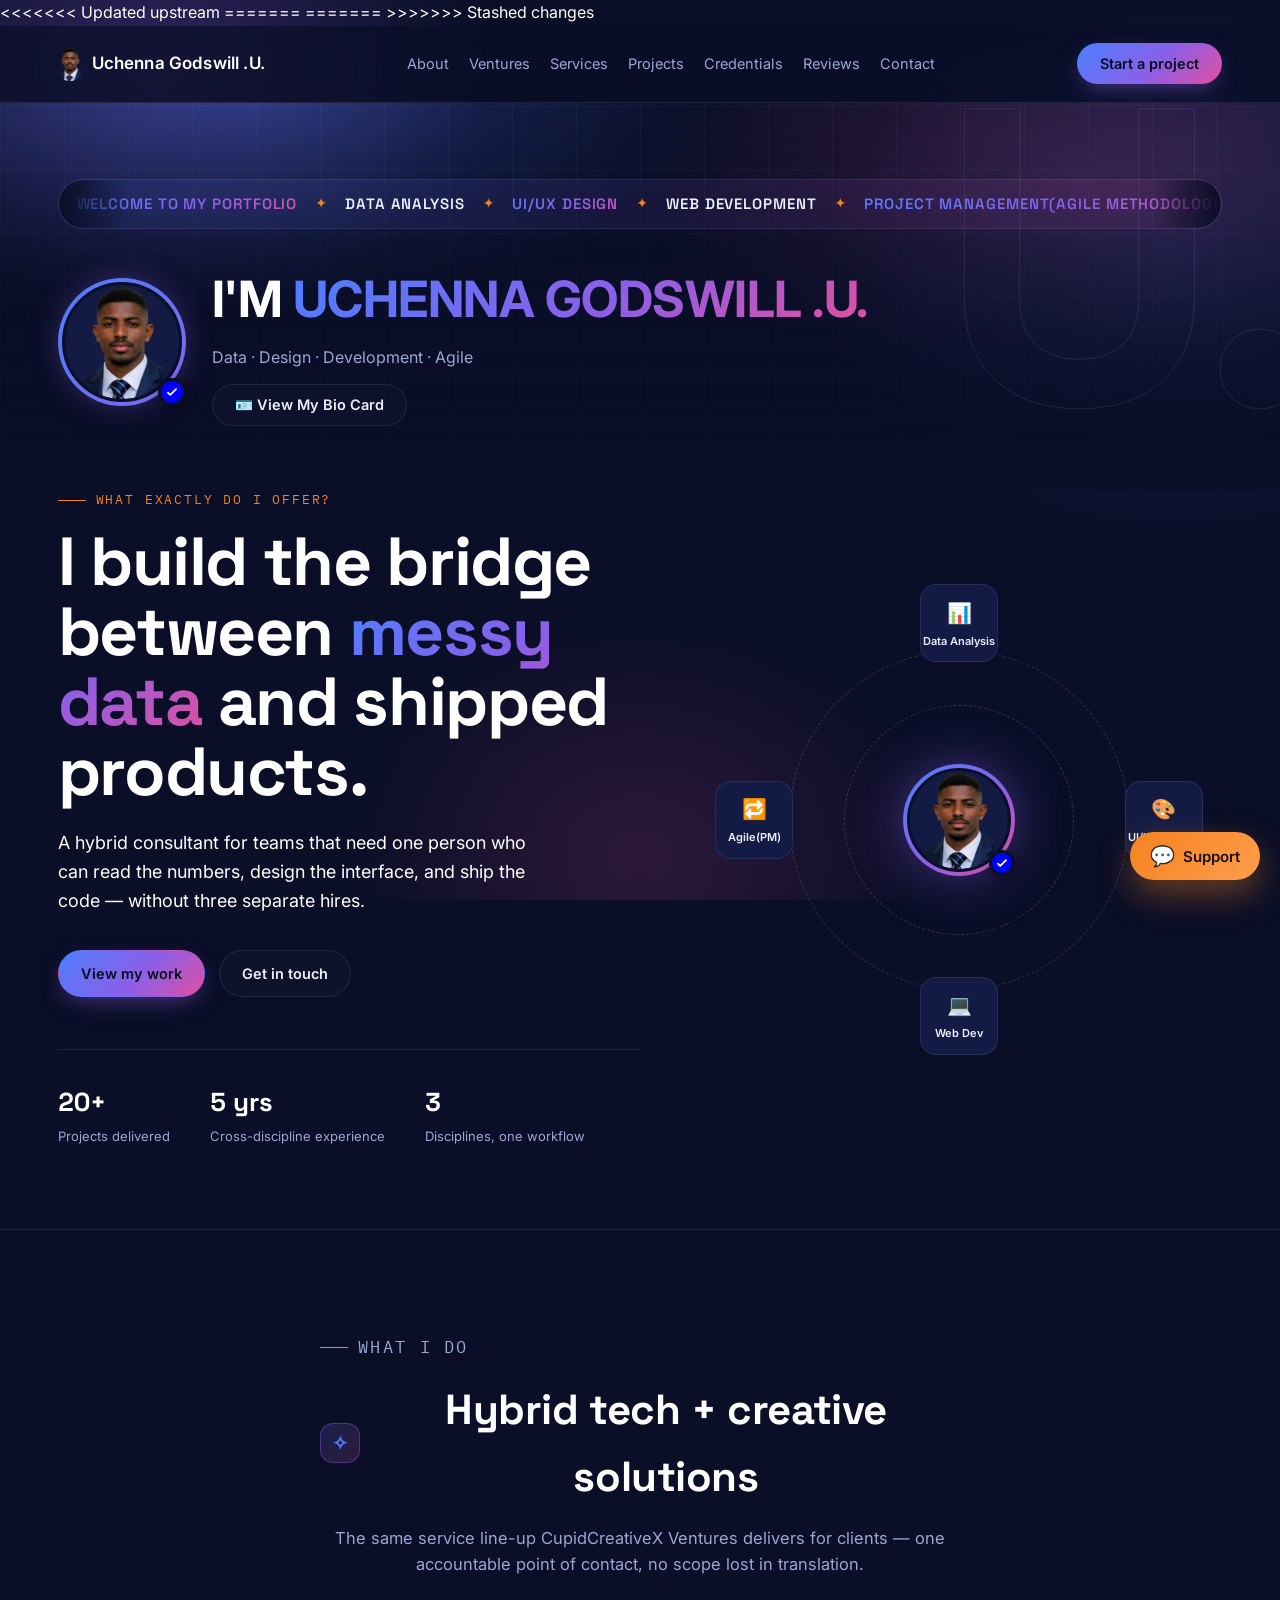
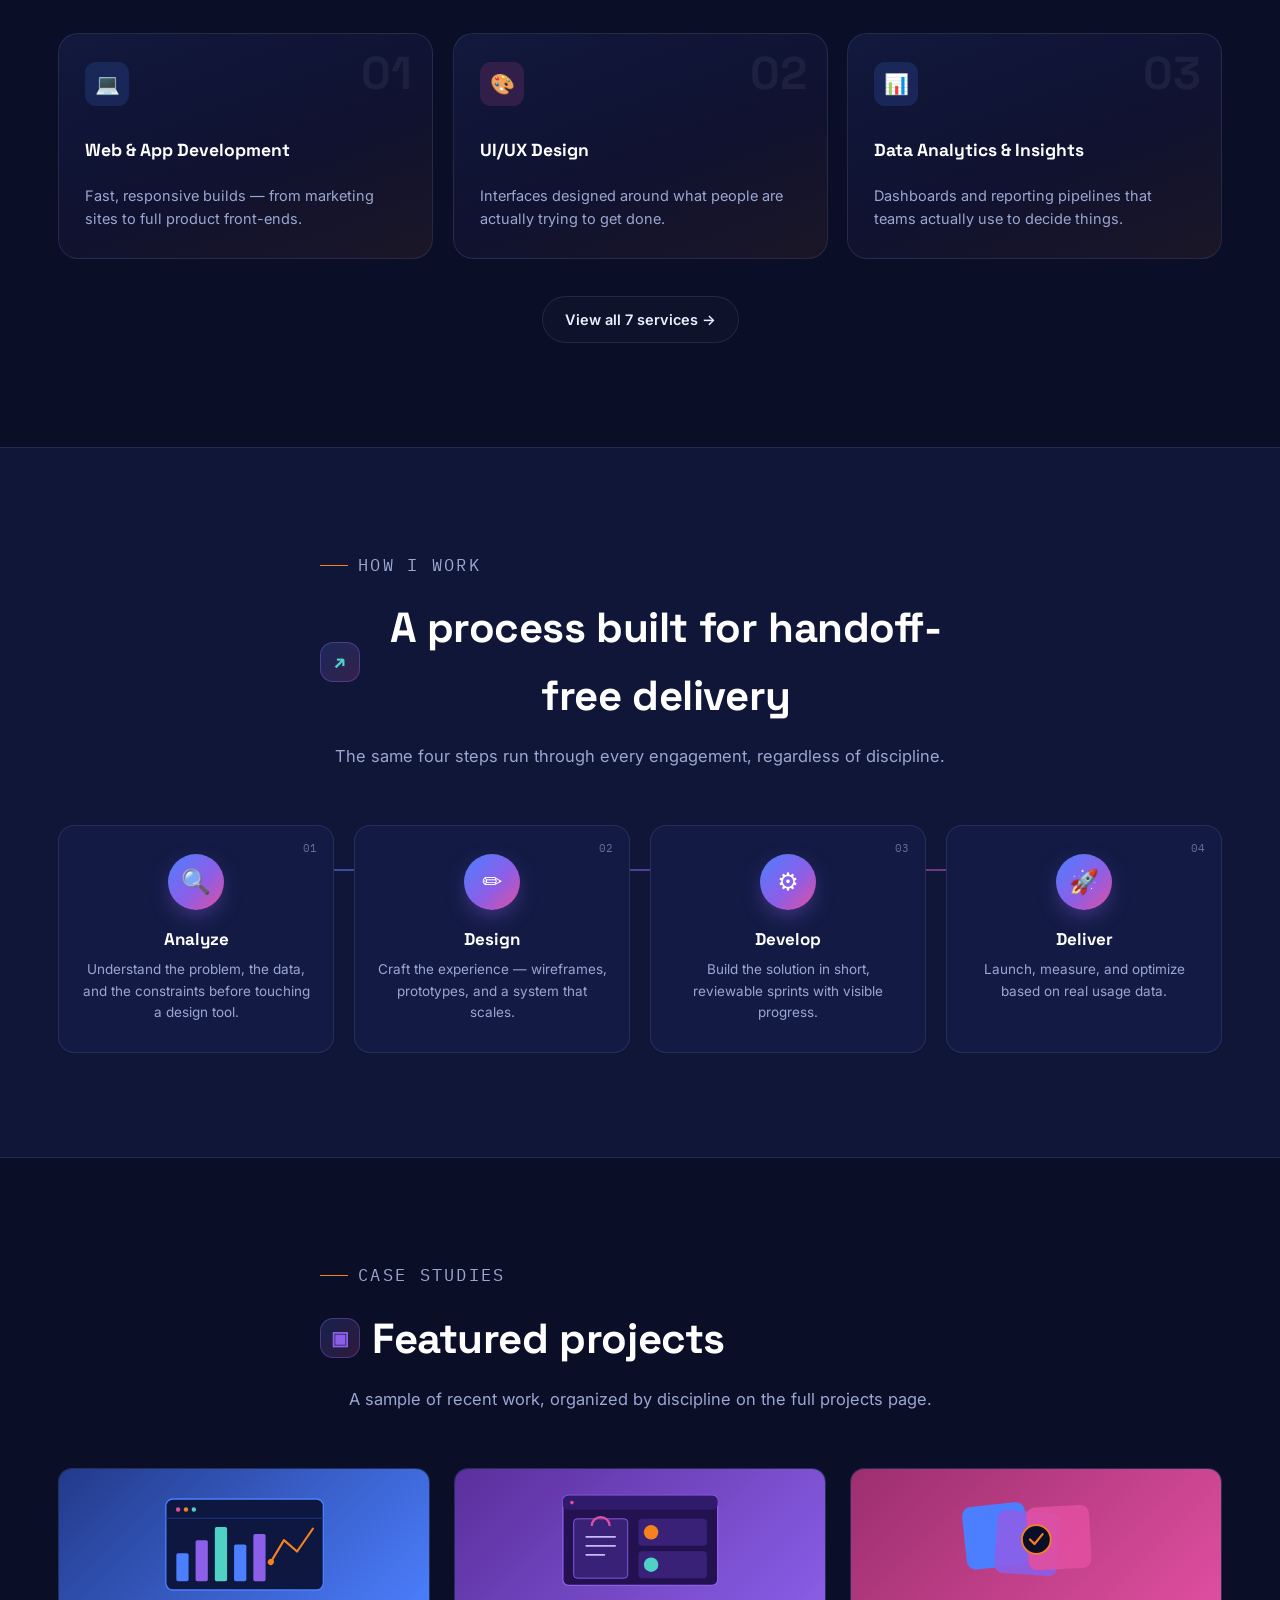
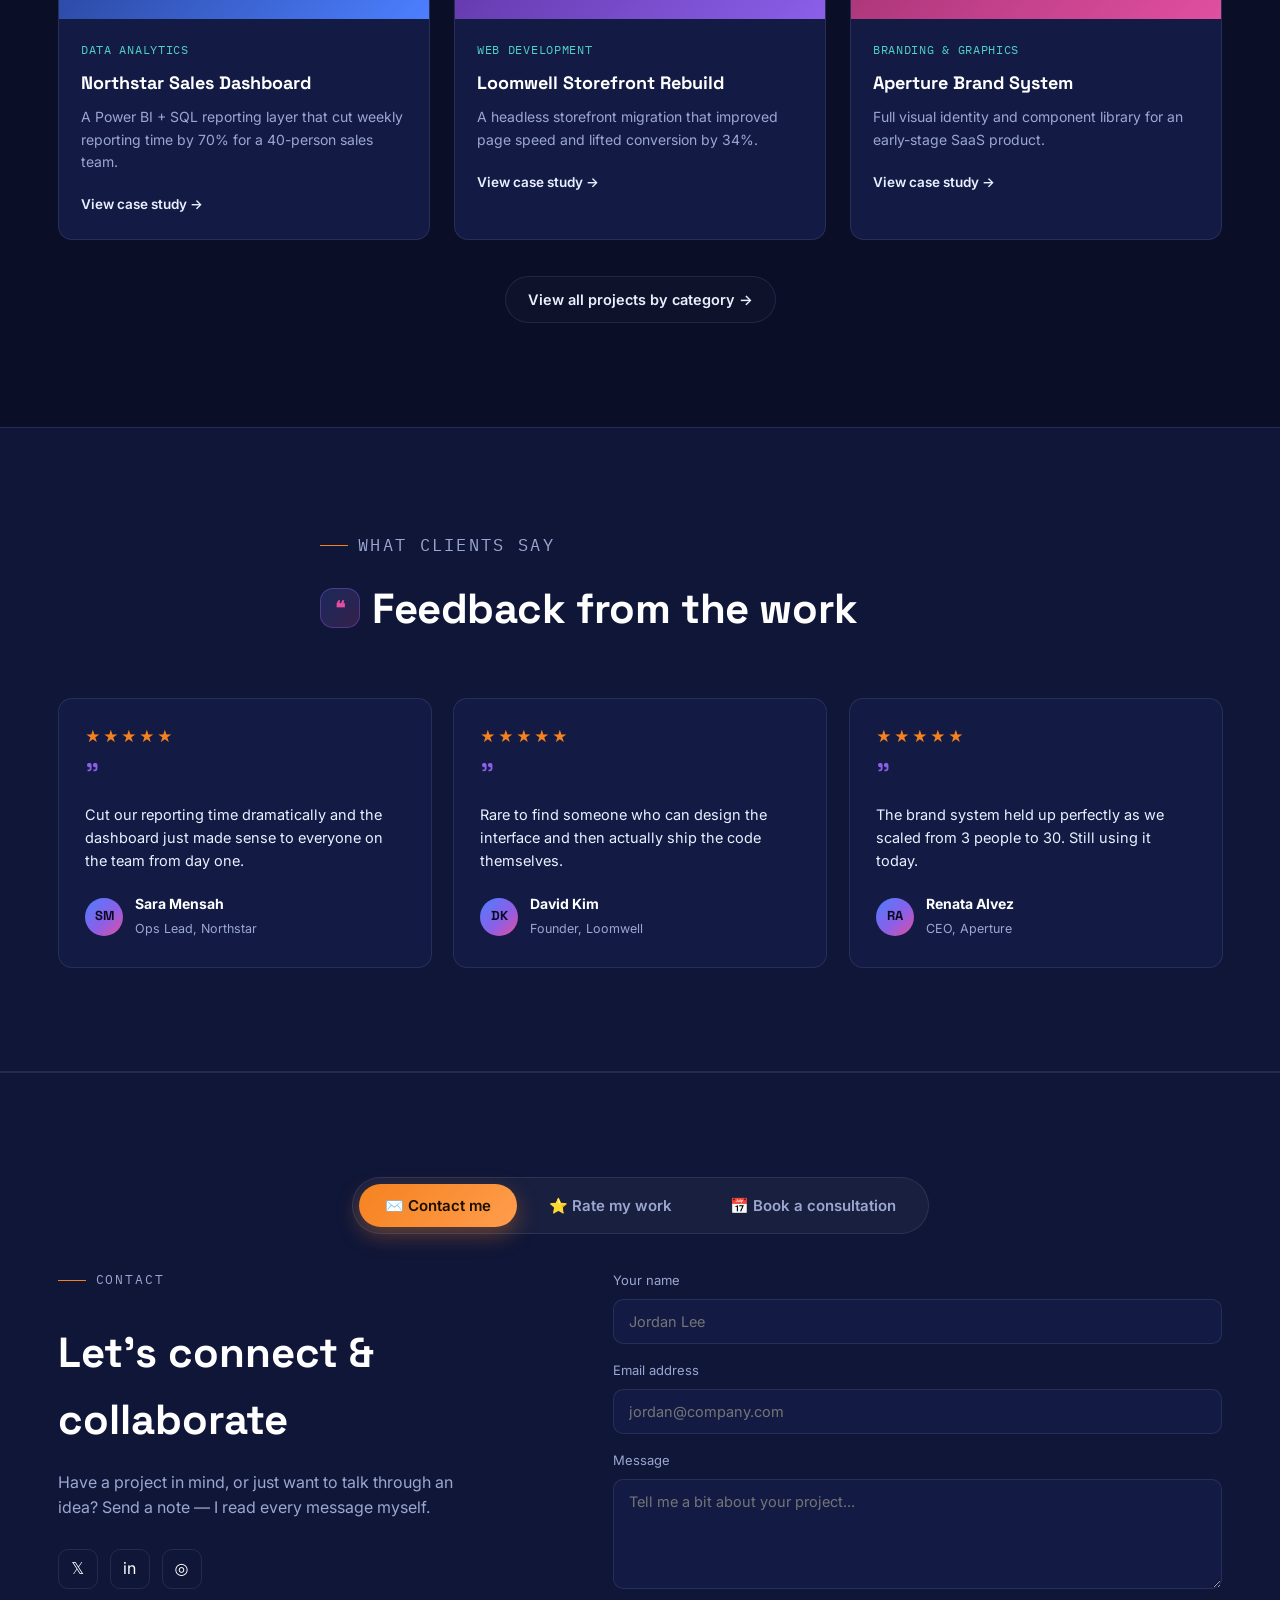
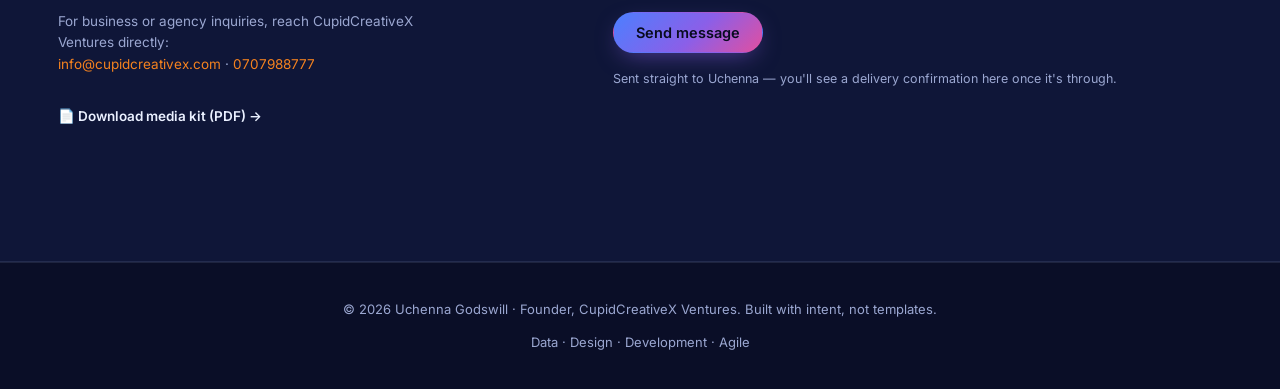
==== index.html @ a1d559ad "Three-tab contact/rate/book section, customer support chat, remove floating book button" ====
<!DOCTYPE html>

<html lang="en">
<head>
<meta charset="utf-8"/>
<meta content="width=device-width, initial-scale=1.0" name="viewport"/>
<title>Uchenna Godswill — Data · Design · Development · Agile</title>
<meta content="Uchenna Godswill — data analytics, design, development and agile delivery. Founder of CupidCreativeX." name="description"/>
<link href="assets/cupidcreativex-mark.png" rel="icon" type="image/png"/>
<link href="https://fonts.googleapis.com" rel="preconnect"/>
<link crossorigin="" href="https://fonts.gstatic.com" rel="preconnect"/>
<link href="https://fonts.googleapis.com/css2?family=Space+Grotesk:wght@400;500;600;700&amp;family=Inter:wght@400;500;600&amp;family=IBM+Plex+Mono:wght@400;500&amp;display=swap" rel="stylesheet"/>
<link href="styles.css" rel="stylesheet"/>
</head>
<<<<<<< Updated upstream
<!--Start of Tawk.to Script-->
<script type="text/javascript">
var Tawk_API=Tawk_API||{}, Tawk_LoadStart=new Date();
(function(){
var s1=document.createElement("script"),s0=document.getElementsByTagName("script")[0];
s1.async=true;
s1.src='https://embed.tawk.to/6aea817297b08c3c377f78e3/1k6i0jaj3';
s1.charset='UTF-8';
s1.setAttribute('crossorigin','*');
s0.parentNode.insertBefore(s1,s0);
})();
</script>
<!--End of Tawk.to Script-->
<body>

=======
=======
>>>>>>> Stashed changes
<body data-pg="home">
<div class="bg-glow"></div>
<header>
<nav class="wrap">
<a aria-label="Go to homepage" class="logo" href="index.html"><img alt="" id="siteLogo" src="assets/cupidcreativex-mark.png"/><span id="siteName">Uchenna Godswill .U.</span></a>
<ul class="nav-links" id="navLinks">
<li><a data-edit="nav.1" href="about.html">About</a></li>
<li><a data-edit="nav.2" href="ventures.html">Ventures</a></li>
<li><a data-edit="nav.3" href="services.html">Services</a></li>
<li><a data-edit="nav.4" href="projects.html">Projects</a></li>
<li><a data-edit="nav.5" href="credentials.html">Credentials</a></li>
<li><a data-edit="nav.6" href="reviews.html">Reviews</a></li>
<li><a data-edit="nav.7" href="contact.html">Contact</a></li>
<li class="admin-only" hidden=""><a href="admin/dashboard.html">Dashboard</a></li>
</ul>
<div class="nav-cta">
<button aria-controls="navLinks" aria-label="Toggle menu" class="nav-toggle" id="navToggle">☰</button>
<button class="btn btn-primary" data-open-quiz="" type="button">Start a project</button>
</div>
</nav>
</header>
<section class="hero" data-sec="home.1">
<div class="hero-banner">
<div class="wrap">
<p class="sr-only" data-edit="home.1">Welcome to my portfolio</p>
<div aria-hidden="true" class="marquee">
<div class="marquee-track">
<div class="marquee-group">
<span class="txt grad">Welcome to my portfolio</span><span class="dot">✦</span>
<span class="txt">Data Analysis</span><span class="dot">✦</span>
<span class="txt grad">UI/UX Design</span><span class="dot">✦</span>
<span class="txt">Web Development</span><span class="dot">✦</span>
<span class="txt grad">Project Management(Agile methodologies)</span><span class="dot">✦</span>
</div>
<div class="marquee-group">
<span class="txt">Welcome to my portfolio</span><span class="dot">✦</span>
<span class="txt grad">Data Analysis</span><span class="dot">✦</span>
<span class="txt">UI/UX Design</span><span class="dot">✦</span>
<span class="txt grad">Web Development</span><span class="dot">✦</span>
<span class="txt">Project Management(Agile methodologies)</span><span class="dot">✦</span>
</div>
</div>
</div>
<div class="hero-top">
<div class="avatar-frame">
<div class="avatar-inner">
<!-- EDIT ME: swap this for your real photo -> <img src="assets/your-photo.jpg" alt="Uchenna Godswill"> -->
<img alt="Uchenna Godswill" src="assets/cupidcreativex-mark.png"/>
</div>
<span aria-label="Verified profile" class="verify-badge" title="Verified">
<svg fill="none" viewbox="0 0 24 24"><path d="M5 13l4 4L19 7" stroke="#fff" stroke-linecap="round" stroke-linejoin="round" stroke-width="3"></path></svg>
</span>
</div>
<div>
<div class="hero-name">
<span>I'M <span class="name-full">UCHENNA GODSWILL .U.</span></span>
</div>
<p class="hero-role" data-edit="home.2">Data · Design · Development · Agile</p>
<button class="btn btn-ghost" data-edit="home.3" data-open-bio="" id="bioCardBtn" style="margin-top:14px;" type="button">🪪 View My Bio Card</button>
</div>
</div>
</div>
</div>
<div class="wrap hero-grid">
<div>
<p class="eyebrow" data-edit="home.4">What exactly do I offer?</p>
<h1 data-edit="home.5">I build the bridge between <span class="accent">messy data</span> and shipped products.</h1>
<p class="lead" data-edit="home.6">
<!-- EDIT ME: your real positioning statement -->
        A hybrid consultant for teams that need one person who can read the numbers,
        design the interface, and ship the code — without three separate hires.
      </p>
<div class="hero-actions">
<a class="btn btn-primary" data-edit="home.7" href="projects.html">View my work</a>
<a class="btn btn-ghost" data-edit="home.8" href="contact.html">Get in touch</a>
</div>
<div class="stat-row">
<div class="stat"><b>20+</b><span>Projects delivered</span></div>
<div class="stat"><b>5 yrs</b><span>Cross-discipline experience</span></div>
<div class="stat"><b>3</b><span>Disciplines, one workflow</span></div>
</div>
</div>
<div aria-hidden="true" class="orbit-wrap">
<div class="orbit-ring ring-2"></div>
<div class="orbit-ring ring-1"></div>
<svg class="orbit-bolt-svg" preserveaspectratio="none" viewbox="0 0 100 100">
<path class="orbit-bolt bolt-1" d="M60.6,60.6 L62.7,67.0 L69.8,69.8" fill="none" stroke="#4fd1c5" stroke-linecap="round" stroke-linejoin="round" stroke-width="1.4"></path>
<circle class="orbit-spark spark-1" cx="69.8" cy="69.8" fill="#4fd1c5" r="1.4"></circle>
<path class="orbit-bolt bolt-2" d="M39.4,60.6 L37.3,62.7 L30.2,69.8" fill="none" stroke="#8b5fe8" stroke-linecap="round" stroke-linejoin="round" stroke-width="1.4"></path>
<circle class="orbit-spark spark-2" cx="30.2" cy="69.8" fill="#8b5fe8" r="1.4"></circle>
<path class="orbit-bolt bolt-3" d="M39.4,39.4 L37.5,35.0 L30.2,30.2" fill="none" stroke="#4c7fff" stroke-linecap="round" stroke-linejoin="round" stroke-width="1.4"></path>
<circle class="orbit-spark spark-3" cx="30.2" cy="30.2" fill="#4c7fff" r="1.4"></circle>
<path class="orbit-bolt bolt-4" d="M60.6,39.4 L67.0,37.3 L69.8,30.2" fill="none" stroke="#e14fa0" stroke-linecap="round" stroke-linejoin="round" stroke-width="1.4"></path>
<circle class="orbit-spark spark-4" cx="69.8" cy="30.2" fill="#e14fa0" r="1.4"></circle>
</svg>
<div class="orbit-core">
<div class="orbit-core-inner">
<!-- EDIT ME: swap for your real photo -> <img src="assets/your-photo.jpg" alt="Uchenna Godswill"> -->
<img alt="Global network — Uchenna Godswill" src="assets/cupidcreativex-mark.png"/>
</div>
<span aria-label="Verified profile" class="verify-badge" title="Verified">
<svg fill="none" viewbox="0 0 24 24"><path d="M5 13l4 4L19 7" stroke="#fff" stroke-linecap="round" stroke-linejoin="round" stroke-width="3"></path></svg>
</span>
</div>
<div class="orbit-spin">
<div class="orbit-node n1"><span class="ic">📊</span>Data Analysis</div>
<div class="orbit-node n2"><span class="ic">🎨</span>UI/UX Design</div>
<div class="orbit-node n3"><span class="ic">💻</span>Web Dev</div>
<div class="orbit-node n4"><span class="ic">🔁</span>Agile(PM)</div>
</div>
</div>
</div>
</section>
<!-- ============ ABOUT ============ -->
<section data-sec="home.2" id="services">
<div class="wrap">
<div class="section-head">
<p class="eyebrow" data-edit="home.9">What I Do</p>
<h2 data-edit="home.10">Hybrid tech + creative solutions</h2>
<p data-edit="home.11">The same service line-up CupidCreativeX Ventures delivers for clients — one accountable point of contact, no scope lost in translation.</p>
</div>
<div class="grid-6" data-reveal-stagger="" style="grid-template-columns:repeat(3,1fr);">
<div class="card">
<div class="card-ic ic-blue">💻</div>
<h3 data-edit="home.39">Web &amp; App Development</h3>
<p data-edit="home.40">Fast, responsive builds — from marketing sites to full product front-ends.</p>
</div>
<div class="card">
<div class="card-ic ic-magenta">🎨</div>
<h3 data-edit="home.41">UI/UX Design</h3>
<p data-edit="home.42">Interfaces designed around what people are actually trying to get done.</p>
</div>
<div class="card">
<div class="card-ic ic-blue">📊</div>
<h3 data-edit="home.43">Data Analytics &amp; Insights</h3>
<p data-edit="home.44">Dashboards and reporting pipelines that teams actually use to decide things.</p>
</div>
</div>
<div style="text-align:center; margin-top:36px;">
<a class="btn btn-ghost" data-edit="home.12" href="services.html">View all 7 services →</a>
</div>
</div>
</section>
<!-- ============ PROCESS ============ -->
<section class="section-alt" data-sec="home.3" id="process">
<div class="wrap">
<div class="section-head">
<p class="eyebrow" data-edit="home.13">How I Work</p>
<h2 data-edit="home.14">A process built for handoff-free delivery</h2>
<p data-edit="home.15">The same four steps run through every engagement, regardless of discipline.</p>
</div>
<div class="process-strip" data-reveal-stagger="">
<div class="process-item">
<span class="num">01</span>
<div class="process-icon process-icon-analyze"><span>🔍</span></div>
<h3 data-edit="home.16">Analyze</h3>
<p data-edit="home.17">Understand the problem, the data, and the constraints before touching a design tool.</p>
</div>
<div class="process-item">
<span class="num">02</span>
<div class="process-icon process-icon-design"><span>✏️</span></div>
<h3 data-edit="home.18">Design</h3>
<p data-edit="home.19">Craft the experience — wireframes, prototypes, and a system that scales.</p>
</div>
<div class="process-item">
<span class="num">03</span>
<div class="process-icon process-icon-develop"><span>⚙️</span></div>
<h3 data-edit="home.20">Develop</h3>
<p data-edit="home.21">Build the solution in short, reviewable sprints with visible progress.</p>
</div>
<div class="process-item">
<span class="num">04</span>
<div class="process-icon process-icon-deliver"><span>🚀</span></div>
<h3 data-edit="home.22">Deliver</h3>
<p data-edit="home.23">Launch, measure, and optimize based on real usage data.</p>
</div>
</div>
</div>
</section>
<!-- ============ PROJECTS ============ -->
<section data-sec="home.4" id="projects">
<div class="wrap">
<div class="section-head">
<p class="eyebrow" data-edit="home.24">Case Studies</p>
<h2 data-edit="home.25">Featured projects</h2>
<p data-edit="home.26">A sample of recent work, organized by discipline on the full projects page.</p>
</div>
<div class="project-grid" data-reveal-stagger="">
<div class="project-card" id="northstar-dashboard">
<div class="project-thumb thumb-1">
<svg fill="none" height="70%" viewbox="0 0 200 120" width="70%">
<rect fill="#0d1740" height="104" rx="8" stroke="#4c7fff" stroke-width="1.5" width="180" x="10" y="8"></rect>
<circle cx="24" cy="20" fill="#e14fa0" r="2.5"></circle>
<circle cx="33" cy="20" fill="#f5821f" r="2.5"></circle>
<circle cx="42" cy="20" fill="#4fd1c5" r="2.5"></circle>
<line stroke="#233a8a" stroke-width="1" x1="10" x2="190" y1="30" y2="30"></line>
<rect class="chart-bar" fill="#4c7fff" height="32" rx="2" style="animation-delay:0s" width="14" x="22" y="70"></rect>
<rect class="chart-bar" fill="#8b5fe8" height="47" rx="2" style="animation-delay:.15s" width="14" x="44" y="55"></rect>
<rect class="chart-bar" fill="#4fd1c5" height="62" rx="2" style="animation-delay:.3s" width="14" x="66" y="40"></rect>
<rect class="chart-bar" fill="#4c7fff" height="42" rx="2" style="animation-delay:.45s" width="14" x="88" y="60"></rect>
<rect class="chart-bar" fill="#8b5fe8" height="54" rx="2" style="animation-delay:.6s" width="14" x="110" y="48"></rect>
<polyline fill="none" points="130,80 145,55 160,68 178,42" stroke="#f5821f" stroke-linecap="round" stroke-linejoin="round" stroke-width="2.5"></polyline>
<circle class="chart-trend-dot" fill="#f5821f" r="3.5" style="offset-path:path('M130,80 L145,55 L160,68 L178,42')"></circle>
</svg>
</div>
<div class="project-body">
<span class="project-tag">Data Analytics</span>
<h3>Northstar Sales Dashboard</h3>
<p>A Power BI + SQL reporting layer that cut weekly reporting time by 70% for a 40-person sales team.</p>
<a class="project-link" data-open-project="" href="projects.html#northstar-dashboard">View case study →</a>
</div>
</div>
<div class="project-card" id="loomwell-storefront">
<div class="project-thumb thumb-2">
<svg fill="none" height="72%" viewbox="0 0 200 120" width="72%">
<rect fill="#241150" height="100" rx="6" stroke="#8b5fe8" stroke-width="1.5" width="172" x="14" y="6"></rect>
<rect fill="#2f1a6b" height="16" rx="6" width="172" x="14" y="6"></rect>
<circle cx="24" cy="14" fill="#e14fa0" r="2"></circle>
<rect fill="#3a2178" height="66" rx="4" stroke="#8b5fe8" stroke-width="1" width="60" x="26" y="32"></rect>
<path d="M40 52 h32 M40 62 h32 M40 72 h20" stroke="#c9b8ff" stroke-linecap="round" stroke-width="2"></path>
<path d="M46 40 a10 10 0 0 1 20 0" fill="none" stroke="#e14fa0" stroke-width="2.5"></path>
<rect fill="#3a2178" height="30" rx="4" width="76" x="98" y="32"></rect>
<rect fill="#3a2178" height="30" rx="4" width="76" x="98" y="68"></rect>
<circle cx="112" cy="47" fill="#f5821f" r="8"></circle>
<circle cx="112" cy="83" fill="#4fd1c5" r="8"></circle>
</svg>
</div>
<div class="project-body">
<span class="project-tag">Web Development</span>
<h3>Loomwell Storefront Rebuild</h3>
<p>A headless storefront migration that improved page speed and lifted conversion by 34%.</p>
<a class="project-link" data-open-project="" href="projects.html#loomwell-storefront">View case study →</a>
</div>
</div>
<div class="project-card" id="aperture-brand-system">
<div class="project-thumb thumb-3">
<svg fill="none" height="72%" viewbox="0 0 200 120" width="72%">
<rect fill="#4c7fff" height="70" rx="10" transform="rotate(-6 55 51)" width="70" x="20" y="16"></rect>
<rect fill="#8b5fe8" height="70" opacity="0.92" rx="10" transform="rotate(4 90 59)" width="70" x="55" y="24"></rect>
<rect fill="#e14fa0" height="70" opacity="0.9" rx="10" transform="rotate(-3 125 53)" width="70" x="90" y="18"></rect>
<circle cx="100" cy="55" fill="#0a0e27" r="16" stroke="#f5821f" stroke-width="2"></circle>
<path d="M93 55 l5 5 9 -11" fill="none" stroke="#f5821f" stroke-linecap="round" stroke-linejoin="round" stroke-width="2.4"></path>
</svg>
</div>
<div class="project-body">
<span class="project-tag">Branding &amp; Graphics</span>
<h3>Aperture Brand System</h3>
<p>Full visual identity and component library for an early-stage SaaS product.</p>
<a class="project-link" data-open-project="" href="projects.html#aperture-brand-system">View case study →</a>
</div>
</div>
</div>
<div style="text-align:center; margin-top:36px;">
<a class="btn btn-ghost" data-edit="home.27" href="projects.html">View all projects by category →</a>
</div>
</div>
</section>
<!-- ============ CLIENTS & TESTIMONIALS ============ -->
<section class="section-alt" data-sec="home.5" id="testimonials">
<div class="wrap">
<div class="section-head">
<p class="eyebrow" data-edit="home.28">What Clients Say</p>
<h2 data-edit="home.29">Feedback from the work</h2>
</div>
<!-- EDIT ME: swap in real testimonials -->
<div class="testi-grid" data-reveal-stagger="">
<div class="testi-card">
<div class="testi-stars"><span class="filled">★★★★★</span></div>
<span class="quote-mark">"</span>
<p class="quote">Cut our reporting time dramatically and the dashboard just made sense to everyone on the team from day one.</p>
<div class="testi-person">
<div class="testi-avatar">SM</div>
<div><b>Sara Mensah</b><span>Ops Lead, Northstar</span></div>
</div>
</div>
<div class="testi-card">
<div class="testi-stars"><span class="filled">★★★★★</span></div>
<span class="quote-mark">"</span>
<p class="quote">Rare to find someone who can design the interface and then actually ship the code themselves.</p>
<div class="testi-person">
<div class="testi-avatar">DK</div>
<div><b>David Kim</b><span>Founder, Loomwell</span></div>
</div>
</div>
<div class="testi-card">
<div class="testi-stars"><span class="filled">★★★★★</span></div>
<span class="quote-mark">"</span>
<p class="quote">The brand system held up perfectly as we scaled from 3 people to 30. Still using it today.</p>
<div class="testi-person">
<div class="testi-avatar">RA</div>
<div><b>Renata Alvez</b><span>CEO, Aperture</span></div>
</div>
</div>
</div>
</div>
</section>
<!-- ============ RATE US & TESTIMONIAL ============ -->
<section class="section-alt switch-wrap" data-sec="home.6" id="connect"><div class="wrap">
<div class="switch-tabs" role="tablist"><button class="on" data-tab="contact" role="tab" type="button">✉️ Contact<span class="sw-l"> me</span></button><button data-tab="rate-us" role="tab" type="button">⭐ Rate<span class="sw-l"> my work</span></button>
<button data-tab="book" role="tab" type="button">📅 Book<span class="sw-l"> a consultation</span></button></div>
<div class="switch-pane" data-pane="contact" id="contact"><div class="contact-grid">
<div class="contact-info" data-reveal="">
<p class="eyebrow" data-edit="home.30">Contact</p>
<h2 data-edit="home.31">Let's connect &amp; collaborate</h2>
<p data-edit="home.32">Have a project in mind, or just want to talk through an idea? Send a note — I read every message myself.</p>
<div class="social-row">
<a aria-label="Twitter / X" href="#">𝕏</a>
<a aria-label="LinkedIn" href="#">in</a>
<a aria-label="Instagram" href="#">◎</a>
</div>
<p data-edit="home.33" style="margin-top:22px; font-size:13.5px; color:var(--ink-dim);">
        For business or agency inquiries, reach CupidCreativeX Ventures directly:<br/>
<a href="mailto:info@cupidcreativex.com" style="color:var(--orange);">info@cupidcreativex.com</a> ·
        <a href="tel:0707988777" style="color:var(--orange);">0707988777</a>
</p>
<!-- EDIT ME: point this at your actual media kit / one-pager PDF -->
<p data-edit="home.34" style="margin-top:14px;">
<a class="project-link" href="#">📄 Download media kit (PDF) →</a>
</p>
</div>
<form data-reveal="" id="contactForm">
<div class="field">
<label for="name">Your name</label>
<input id="name" placeholder="Jordan Lee" required="" type="text"/>
</div>
<div class="field">
<label for="email">Email address</label>
<input id="email" placeholder="jordan@company.com" required="" type="email"/>
</div>
<div class="field">
<label for="message">Message</label>
<textarea id="message" placeholder="Tell me a bit about your project..." required=""></textarea>
</div>
<button class="btn btn-primary" id="contactSubmitBtn" style="align-self:flex-start;" type="submit">Send message</button>
<p class="form-note" id="contactStatus">Sent straight to Uchenna — you'll see a delivery confirmation here once it's through.</p>
</form>
</div></div>
<div class="switch-pane" data-pane="rate-us" hidden="" id="rate-us"><div class="contact-grid">
<div class="contact-info" data-reveal="">
<p class="eyebrow" data-edit="home.35">Rate My Work</p>
<h2 data-edit="home.36">How did I do?</h2>
<p data-edit="home.37">Worked with me on a project? I'd love to hear how it went — your rating and testimonial help other clients know what to expect.</p>
<div class="stat-row" style="margin-top:28px; padding-top:0; border-top:none;">
<!-- EDIT ME: swap in your real aggregate numbers once you have reviews coming in -->
<div class="stat"><b>4.9★</b><span>Average rating</span></div>
<div class="stat"><b>12+</b><span>Client reviews</span></div>
</div>
</div>
<div data-reveal="">
<form id="rateForm">
<div class="rate-stars" id="rateStars">
<button aria-label="1 star" class="rate-star" data-value="1" type="button">★</button>
<button aria-label="2 stars" class="rate-star" data-value="2" type="button">★</button>
<button aria-label="3 stars" class="rate-star" data-value="3" type="button">★</button>
<button aria-label="4 stars" class="rate-star" data-value="4" type="button">★</button>
<button aria-label="5 stars" class="rate-star" data-value="5" type="button">★</button>
</div>
<p class="form-note" id="rateHint" style="margin-bottom:18px;">Tap a star to rate your experience.</p>
<div class="field">
<label for="rateName">Your name</label>
<input id="rateName" placeholder="Jordan Lee" required="" type="text"/>
</div>
<div class="field">
<label for="rateRole">Role / Company (optional)</label>
<input id="rateRole" placeholder="Founder, Acme Co." type="text"/>
</div>
<div class="field">
<label for="rateMsg">Your testimonial</label>
<textarea id="rateMsg" placeholder="Tell others what it was like working together..." required=""></textarea>
</div>
<button class="btn btn-primary" style="width:100%; justify-content:center;" type="submit">Submit review</button>
<p class="form-note" style="margin-top:10px;">Opens your email app with your review pre-filled — hit send and it goes straight to me.</p>
</form>
<div class="rate-success" id="rateSuccess">
<div class="check">✓</div>
<h3 data-edit="home.38">Thank you!</h3>
<p class="book-sub" id="rateStatus">Your review means a lot — I'll get it added to the site.</p>
</div>
</div>
</div></div><div class="switch-pane" data-pane="book" hidden="" id="book"><div class="book-card"><div id="bookForm">
<div class="avatar-frame">
<div class="avatar-inner">
<svg fill="none" stroke="#9ba7d1" stroke-width="1.4" viewbox="0 0 24 24">
<circle cx="12" cy="8" r="4"></circle>
<path d="M4 20c0-4.4 3.6-7 8-7s8 2.6 8 7"></path>
</svg>
</div>
</div>
<h3 id="bookTitle">Book a 1:1 consultation</h3>
<p class="book-sub" data-edit="home.45">30 minutes with me, no charge — let's talk through your project before anything is scoped.</p>
<form id="consultForm">
<div class="field">
<label for="bName">Your name</label>
<input id="bName" placeholder="Jordan Lee" required="" type="text"/>
</div>
<div class="field">
<label for="bEmail">Email address</label>
<input id="bEmail" placeholder="jordan@company.com" required="" type="email"/>
</div>
<div class="field">
<label for="bDate">Preferred date &amp; time</label>
<input id="bDate" required="" type="datetime-local"/>
</div>
<div class="field">
<label for="bMsg">What's on your mind?</label>
<textarea id="bMsg" placeholder="A quick line about your project..."></textarea>
</div>
<button class="btn btn-primary" id="bookSubmitBtn" style="width:100%; justify-content:center; margin-top:4px;" type="submit">
          Request consultation
        </button>
<p class="form-note" style="margin-top:10px;">Sent straight to Uchenna — you'll see a delivery confirmation below once it's through.</p>
</form>
</div><div class="book-success" id="bookSuccess">
<div class="check">✓</div>
<h3>Request sent!</h3>
<p class="book-sub" id="bookStatus">Thanks — I'll get back to you shortly to confirm the time.</p>
<button class="btn btn-ghost" id="bookAgain" style="width:100%; justify-content:center;">Book another slot</button>
</div></div></div></div></section>
<footer>
<div class="wrap">
<p>© 2026 Uchenna Godswill · Founder, CupidCreativeX Ventures. Built with intent, not templates.</p>
<p>Data · Design · Development · Agile</p>
</div>
</footer>
<!-- ============ BIO CARD MODAL ============ -->
<div aria-labelledby="bioName" aria-modal="true" class="bio-overlay" id="bioOverlay" role="dialog">
<div class="bio-modal bio2">
<button aria-label="Close bio card" class="book-close" id="bioClose">✕</button>
<div class="bio-cover"></div>
<div class="bio-head2">
<div class="avatar-frame bio-avatar"><div class="avatar-inner"><img alt="Uchenna Godswill" src="assets/cupidcreativex-mark.png"/></div></div>
<div class="bio-id"><h3 id="bioName">Uchenna Godswill</h3><p class="bio-title" data-edit="bio.1">Founder, CupidCreativeX Ventures</p><span class="bio-badge"><i class="pulse"></i> Available for new projects</span></div>
</div>
<div class="bio-actions">
<a class="btn btn-primary" data-edit="bio.2" href="mailto:uchennagodswill9@gmail.com">✉️ Email</a>
<a class="btn btn-ghost" data-edit="bio.3" href="tel:+2349039454419">📞 Call</a>
<a class="btn btn-ghost" data-edit="bio.4" href="https://wa.me/2349039454419" rel="noopener" target="_blank">💬 WhatsApp</a>
<button class="btn btn-ghost" data-cv-open="" data-edit="bio.5" type="button">📄 View CV</button>
</div>
<div class="bio-stats"><div><b>5+</b><span>Years experience</span></div><div><b>7</b><span>Core services</span></div><div><b>2026</b><span>Leading full-SDLC teams</span></div></div>
<div class="bio-tabs" role="tablist"><button class="on" data-bt="about" role="tab">Overview</button><button data-bt="exp" role="tab">Experience</button><button data-bt="skills" role="tab">Skills</button><button data-bt="connect" role="tab">Connect</button></div>
<div class="bio-body">
<div class="bio-pane" data-bp="about"><p data-edit="bio.6">I’m a detail‑driven Web Developer and Data Analyst who transforms raw data into clear, actionable insights that help businesses grow, optimize operations, and improve customer experiences. My work spans sales performance analysis, onboarding optimization, A/B testing, dashboard automation, SEO integration, Database management, customer support and time-attendance analytics — all focused on delivering measurable results.</p><p data-edit="bio.7">I specialize in building automated BI dashboards, scalable SEO-integrated and responsive web applications, uncovering trends that guide strategic decisions, and partnering with stakeholders to solve real business problems. Whether it’s improving retention, boosting sales, or streamlining reporting workflows, I bring a mix of technical skill and business insight that helps teams act faster and smarter.</p><p data-edit="bio.8">My toolkit includes Power BI, Tableau, SQL, Python, and advanced Excel — supported by strong communication, problem‑solving, and analytical thinking. I’m passionate about continuous learning and using data to create meaningful impact.

If you’re looking for a data analyst who blends technical expertise with strategic thinking and consistently delivers results, let’s connect.</p>
<div class="bio-facts2"><div><span>📍 Location</span><b><!-- EDIT ME -->Nigeria</b></div><div><span>💼 Currently</span><b>ICT Personnel, Seahorse Lubricant Industries Ltd</b></div>
<div><span>✉️ Email</span><b><a href="mailto:uchennagodswill9@gmail.com">uchennagodswill9@gmail.com</a></b></div><div><span>📞 Phone</span><b><a href="tel:+2349039454419">+2349039454419</a></b></div></div></div>
<div class="bio-pane" data-bp="exp" hidden=""><div class="bio-timeline">
<div class="tl-item"><b>2020</b><span>Started the Journey in the world of designing, stunning visual creations, UI design, UX Researching &amp; Designing, CMS designs</span></div>
<div class="tl-item"><b>2021</b><span>Decided to find out what actually works behind the visual aspects. Moved into Web Dev (HTML, CSS, JavaScript, WordPress) then into PHP, plugin &amp; theme development, RESTful APIs development and integration, SEO keyword writing and integration...</span></div>
<div class="tl-item"><b>2022</b><span>Added full-stack development to close the design-to-code gap.</span></div>
<div class="tl-item"><b>2023 &amp; 2024</b><span>Delivered my highest number of projects in web development.</span></div>
<div class="tl-item"><b>2025</b><span>Got a job as an organization's IT support personnel &amp; systems analyst — the role of bridging a business organization and their IT needs sparked the zeal into Data Analysis &amp; Project Management.</span></div>
<div class="tl-item"><b>2026</b><span>Now leading teams all the way through the SDLC — analyzing, planning, designing, developing, testing and delivering — with data-driven processes and decisions at every step. The journey continues...</span></div>
</div>
</div>
<div class="bio-pane" data-bp="skills" hidden=""><h4 data-edit="bio.9">Core values &amp; tools</h4><div class="pill-row">
<span class="pill">Data-first thinking</span>
<span class="pill">Systems over one-offs</span>
<span class="pill">Python Analytics</span>
<span class="pill">Business Intelligence (Ms Excel, Power BI, Tableau)</span>
<span class="pill">Stakeholder Collaboration</span>
<span class="pill">Predictive Analytics</span>
<span class="pill">SQL</span>
<span class="pill">Web Dev(HTML,CSS,JS,REACT,PHP,WordPress)</span>
<span class="pill">Agile project management practices</span>
</div><h4 data-edit="bio.10">Core expertise</h4><div class="bio-tags">
<span>💻 Web &amp; App Development</span>
<span>🤖 Generative AI Services</span>
<span>🎨 UI/UX Design</span>
<span>📊 Data Analytics &amp; Insights</span>
<span>🖌️ Graphics Design</span>
<span>🧭 Digital Consultation</span>
<span>📣 Digital Marketing</span>
</div></div>
<div class="bio-pane" data-bp="connect" hidden=""><h4 data-edit="bio.11">Find me online</h4><div class="social-row"><a aria-label="Twitter / X" href="#">𝕏</a><a aria-label="LinkedIn" href="#">in</a><a aria-label="Instagram" href="#">◎</a></div>
<p class="bio-cta-line" data-edit="bio.12">Have a project in mind?</p><div class="bio-actions"><button class="btn btn-primary" data-edit="bio.13" data-open-quiz="" type="button">Start a project</button><a class="btn btn-ghost" data-edit="bio.14" href="contact.html">Contact page</a></div></div>
</div>
</div>
</div>
<!-- ============ PROJECT DETAIL MODAL ============ -->
<div aria-labelledby="projTitle" aria-modal="true" class="project-overlay" id="projectOverlay" role="dialog">
<div class="project-modal">
<button aria-label="Close project details" class="book-close" id="projectClose">✕</button>
<div class="proj-carousel">
<div class="proj-slides" id="projSlides"></div>
<button aria-label="Previous image" class="proj-arrow proj-prev" id="projPrev" type="button">‹</button>
<button aria-label="Next image" class="proj-arrow proj-next" id="projNext" type="button">›</button>
<div class="proj-dots" id="projDots"></div>
</div>
<div class="proj-body">
<span class="project-tag" id="projTag"></span>
<h3 id="projTitle"></h3>
<div class="proj-meta">
<span>🏢 Client: <b id="projClient"></b></span>
<span>⏱️ Duration: <b id="projDuration"></b></span>
</div>
<p class="proj-desc" id="projOverview"></p>
<div class="proj-section">
<h4>Client Request</h4>
<p id="projRequest"></p>
</div>
<div class="proj-section">
<h4>Challenge</h4>
<p id="projChallenge"></p>
</div>
<div class="proj-section">
<h4>Solution</h4>
<p id="projSolution"></p>
</div>
<div class="proj-section">
<h4>Results</h4>
<p id="projResults"></p>
</div>
<div class="proj-section">
<h4>Tools &amp; Technologies</h4>
<div class="proj-tools" id="projTools"></div>
</div>
<div style="margin-top:26px;">
<button class="btn btn-primary" data-open-quiz="" id="projCTA" type="button">Start a similar project</button>
</div>
</div>
</div>
</div>
<!-- ============ PROJECT QUIZ ============ -->
<div aria-labelledby="quizTitle" aria-modal="true" class="quiz-overlay" id="quizOverlay" role="dialog">
<div class="quiz-modal">
<button aria-label="Close quiz" class="book-close" id="quizClose">✕</button>
<p class="quiz-step-label" id="quizStepLabel">Step 1 of 5</p>
<div class="quiz-progress"><div class="quiz-progress-bar" id="quizProgressBar"></div></div>
<h3 id="quizTitle">Which service(s) do you need?</h3>
<p class="quiz-sub" id="quizSub">Select everything that applies — I'll tailor the next questions to your picks.</p>
<div id="quizBody"></div>
<div class="quiz-nav">
<button class="btn btn-ghost" id="quizBack" type="button">← Back</button>
<button class="btn btn-primary" id="quizNext" type="button">Next →</button>
</div>
<div class="quiz-success" id="quizSuccess">
<div class="check">✓</div>
<h3>Request sent!</h3>
<p class="quiz-sub" id="quizStatus">Your email app should have opened with everything filled in — just hit send and I'll be in touch.</p>
<p style="font-weight:600; margin:16px 0 10px;">Do you have more enquiries?</p>
<div class="quiz-followup">
<button class="btn btn-ghost" id="quizMoreYes">Yes, book a consultation</button>
<button class="btn btn-ghost" id="quizMoreNo">No, I'm all set</button>
</div>
</div>
</div>
</div>
<!-- ============ CONSULTATION BOOKING ============ -->
<script src="fx.js"></script>
<script src="config.js"></script>
<script src="script.js"></script>
<script src="cms.js"></script>
<script src="support.js"></script>
</body>
</html>
---- styles.css ----
/* ---------------------------------------------------
     DESIGN TOKENS
     Replace the placeholder name/copy/projects marked
     with EDIT ME comments once you have your real content.
  --------------------------------------------------- */
  :root{
    --bg:            #0a0e27;
    --bg-alt:        #0f1638;
    --bg-card:       #131b45;
    --line:          rgba(155, 167, 209, 0.14);
    --ink:           #eaf0ff;
    --ink-dim:       #9ba7d1;
    --blue:          #4c7fff;
    --violet:        #8b5fe8;
    --magenta:       #e14fa0;
    --teal:          #4fd1c5;
    --orange:        #f5821f;
    --ink-glow:      #ffffff;
    --ink-orange:    #ffffff;
    --grad-signature: linear-gradient(135deg, var(--blue), var(--violet) 55%, var(--magenta));
    --radius: 14px;
    --maxw: 1120px;
  }

  *{ box-sizing:border-box; margin:0; padding:0; }
  html{ scroll-behavior:smooth; }
  body{
    background:var(--bg);
    color:var(--ink-glow);
    font-family:'Inter', system-ui, sans-serif, Alice;
    line-height:1.6;
    overflow-x:hidden;
  }
  h1,h2,h3,.display{ font-family:'Space Grotesk', 'Inter', sans-serif, Alice; }
  h1,h2,h3{ color:#ffffff; }
  .mono{ font-family:'IBM Plex Mono', monospace; }

  a{ color:inherit; text-decoration:none; }
  img{ max-width:100%; display:block; }
  ul{ list-style:none; }

  :focus-visible{
    outline: 2px solid var(--orange);
    outline-offset: 3px;
  }

  .wrap{ max-width:var(--maxw); margin:0 auto; padding:0 24px; }
  section{ position:relative; padding:104px 0; }
  .eyebrow{
    font-family:'IBM Plex Mono', monospace, alice;
    font-size:13px;
    letter-spacing:.14em;
    text-transform:uppercase;
    color:var(--orange);
    display:flex; align-items:center; gap:10px;
    margin-bottom:16px;
  }
  .eyebrow::before{
    content:''; width:28px; height:1px; background:var(--orange);
  }

  /* ---------- Ambient background ---------- */
  .bg-glow{
    position:fixed; inset:0; z-index:-1; pointer-events:none;
    background:
      radial-gradient(560px 420px at 12% 8%, rgba(139,95,232,.28), transparent 60%),
      radial-gradient(600px 460px at 92% 30%, rgba(76,127,255,.22), transparent 60%),
      radial-gradient(500px 400px at 50% 95%, rgba(225,79,160,.16), transparent 60%),
      var(--bg);
  }

  /* ---------- Nav ---------- */
  header{
    position:sticky; top:0; z-index:50;
    background:rgba(10,14,39,.72);
    backdrop-filter:blur(10px);
    border-bottom:1px solid var(--line);
  }
  nav.wrap{
    display:flex; align-items:center; justify-content:space-between;
    height:76px;
  }
  .logo{
    display:flex; align-items:center; gap:10px;
    font-weight:600; font-size:17px; letter-spacing:.01em;
  }
  .logo img{ height:34px; width:auto; display:block; }
  .logo-mark{
    width:30px; height:30px; border-radius:9px;
    background:var(--grad-signature);
    display:flex; align-items:center; justify-content:center;
    font-family:'Space Grotesk',sans-serif; font-weight:700; font-size:13px; color:#0a0e27;
  }
  .nav-links{ display:flex; gap:20px; }
  .nav-links a{
    font-size:14.5px; color:var(--ink-dim); transition:color .15s ease;
  }
  .nav-links a:hover{ color:var(--ink-orange); }
  .btn{
    display:inline-flex; align-items:center; justify-content:center;
    padding:11px 22px; border-radius:999px; font-size:14.5px; font-weight:600;
    cursor:pointer; border:1px solid transparent; transition:transform .15s ease, box-shadow .15s ease;
    white-space:nowrap; font-family:inherit;
  }
  .btn:hover{ transform:translateY(-1px); }
  .btn-primary{
    background:var(--grad-signature); color:#080b1f;
    box-shadow:0 8px 24px -8px rgba(139,95,232,.6);
  }
  .btn-ghost{
    border-color:var(--line); color:var(--ink);
    background:rgba(255,255,255,.02);
  }
  .btn-ghost:hover{ border-color:rgba(155,167,209,.4); }
  .nav-cta{ display:flex; align-items:center; gap:10px; }
  .nav-toggle{ display:none; }

  /* ---------- Hero banner ---------- */
  .hero{
    padding-top:0; padding-bottom:80px;
    position:relative; overflow:hidden;
    border-bottom:1px solid var(--line);
  }
  .hero-banner{
    position:relative;
    padding:76px 0 64px;
    background:
      linear-gradient(180deg, rgba(10,14,39,0) 0%, var(--bg) 92%),
      repeating-linear-gradient(90deg, rgba(155,167,209,.06) 0 1px, transparent 1px 64px),
      repeating-linear-gradient(0deg, rgba(155,167,209,.06) 0 1px, transparent 1px 64px),
      radial-gradient(700px 320px at 20% 0%, rgba(76,127,255,.30), transparent 65%),
      radial-gradient(700px 320px at 85% 20%, rgba(225,79,160,.22), transparent 65%);
    overflow:hidden;
  }
  .hero-banner::after{
    content:'U.';
    position:absolute; top:-14%; right:-2%;
    font-family:'Space Grotesk',sans-serif; font-weight:700;
    font-size:min(38vw, 420px); line-height:1; letter-spacing:-.04em;
    color:transparent;
    -webkit-text-stroke:1px rgba(155,167,209,.14);
    pointer-events:none; z-index:0;
  }
  .hero-banner .wrap{ position:relative; z-index:1; }
  .hero-kicker{
    font-family:'IBM Plex Mono', monospace; font-size:13px; letter-spacing:.16em;
    text-transform:uppercase; color:var(--ink-dim); margin-bottom:10px;
  }
  .hero-name{
    font-size:clamp(30px, 4.4vw, 50px); font-weight:700; letter-spacing:-.01em;
    display:flex; align-items:center; gap:14px; margin-bottom:6px;
  }
  .hero-name .u-mark{
    width:52px; height:52px; border-radius:14px;
    background:var(--grad-signature); flex:none;
    display:flex; align-items:center; justify-content:center;
    font-family:'Space Grotesk',sans-serif; font-weight:700; font-size:22px; color:#080b1f;
  }
  .hero-name span.name-full{ background:var(--grad-signature); -webkit-background-clip:text; background-clip:text; color:transparent; }
  .hero-role{ color:var(--ink-dim); font-size:16px; }

  /* ---------- Marquee ---------- */
  .marquee{
    position:relative; width:100%; overflow:hidden;
    padding:12px 0; margin-bottom:30px; border-radius:999px;
    border:1px solid var(--line);
    background:linear-gradient(90deg, rgba(76,127,255,.10), rgba(139,95,232,.10) 50%, rgba(225,79,160,.10));
  }
  .marquee::before, .marquee::after{
    content:''; position:absolute; top:0; bottom:0; width:70px; z-index:2; pointer-events:none;
  }
  .marquee::before{ left:0; background:linear-gradient(90deg, var(--bg), transparent); }
  .marquee::after{ right:0; background:linear-gradient(270deg, var(--bg), transparent); }
  .marquee-track{
    display:flex; width:max-content;
    animation:marquee 24s linear infinite;
  }
  .marquee:hover .marquee-track{ animation-play-state:paused; }
  .marquee-group{ display:flex; align-items:center; }
  .marquee-group span.txt{
    font-family:'Space Grotesk', sans-serif; font-weight:600; font-size:15px;
    letter-spacing:.06em; text-transform:uppercase; color:var(--ink);
    padding:0 18px; white-space:nowrap;
  }
  .marquee-group span.txt.grad{
    background:var(--grad-signature); -webkit-background-clip:text; background-clip:text; color:transparent;
  }
  .marquee-group span.dot{ color:var(--orange); font-size:14px; }
  .sr-only{
    position:absolute; width:1px; height:1px; padding:0; margin:-1px; overflow:hidden;
    clip:rect(0,0,0,0); white-space:nowrap; border:0;
  }
  @keyframes marquee{ from{ transform:translateX(0); } to{ transform:translateX(-50%); } }
  @media (prefers-reduced-motion: reduce){
    .marquee-track{ animation:bg-glow; }
  }

  /* ---------- Avatar frame ---------- */
  .avatar-frame{
    width:128px; height:128px; border-radius:50%; flex:none;
    padding:4px; background:var(--grad-signature);
    box-shadow:0 0 46px -10px rgba(139,95,232,.65);
  }
  .avatar-inner{
    width:100%; height:100%; border-radius:50%;
    background:var(--bg-card); border:3px solid var(--bg);
    display:flex; align-items:center; justify-content:center; overflow:hidden;
  }
  .avatar-inner svg{ width:58%; height:58%; }
  .avatar-inner img{ width:100%; height:100%; object-fit:contain; }
  .hero-top{ display:flex; align-items:center; gap:26px; flex-wrap:wrap; }
  @media (max-width:560px){
    .avatar-frame{ width:100px; height:100px; }
    .hero-top{ justify-content:center; text-align:center; }
    .hero-name{ justify-content:center; }
  }
  .hero-grid{
    display:grid; grid-template-columns:1.05fr .95fr; gap:56px; align-items:center;
  }
  .hero h1{
    font-size:clamp(40px, 5.4vw, 68px);
    line-height:1.03; font-weight:700; letter-spacing:-.02em;
    margin-bottom:22px;
  }
  .hero h1 .accent{
    background:var(--grad-signature);
    -webkit-background-clip:text; background-clip:text; color:transparent;
  }
  .hero p.lead{
    font-size:18px; color:var(--ink-orange); max-width:480px; margin-bottom:34px;
  }
  .hero-actions{ display:flex; gap:14px; flex-wrap:wrap; }
  .stat-row{
    display:flex; gap:40px; margin-top:52px; padding-top:32px; border-top:1px solid var(--line);
  }
  .stat b{ display:block; font-family:'Space Grotesk',sans-serif; font-size:26px; }
  .stat span{ font-size:13px; color:var(--ink-dim); }

  /* ---------- Signature orbit graphic ---------- */
  .orbit-wrap{
    position:relative; width:100%; aspect-ratio:1/1; max-width:420px; margin:0 auto;
  }
  .orbit-core{
    position:absolute; top:50%; left:50%; translate:-50% -50%;
    width:112px; height:112px; border-radius:50%;
    padding:4px;
    background:var(--grad-signature);
    box-shadow:0 0 60px -10px rgba(139,95,232,.7);
    z-index:3;
    animation:coreBreathe 4.5s ease-in-out infinite;
  }
  .orbit-core-inner{
    width:100%; height:100%; border-radius:50%;
    background:var(--bg-card); border:3px solid var(--bg);
    display:flex; align-items:center; justify-content:center; overflow:hidden;
  }
  .orbit-core-inner img{ width:100%; height:100%; object-fit:cover; }
  @keyframes coreBreathe{
    0%,100%{ box-shadow:0 0 60px -10px rgba(139,95,232,.7); }
    50%{ box-shadow:0 0 74px -6px rgba(225,79,160,.6); }
  }
  .orbit-ring{
    position:absolute; top:50%; left:50%; translate:-50% -50%;
    border:1px dashed rgba(155,167,209,.25); border-radius:50%;
  }
  .ring-1{ width:230px; height:230px; animation:spin 26s linear infinite; }
  .ring-2{ width:340px; height:340px; animation:spin 40s linear infinite reverse; }
  .orbit-spin{
    position:absolute; inset:0; z-index:2;
    animation:orbitRevolve 50s linear infinite;
  }
  .orbit-node{
    position:absolute; width:78px; height:78px; border-radius:16px;
    background:var(--bg-card); border:1px solid var(--line);
    display:flex; flex-direction:column; align-items:center; justify-content:center; gap:4px;
    font-size:11px; font-weight:600; color:var(--ink);
    animation:orbitCounterRevolve 50s linear infinite;
  }
  .orbit-node .ic{ font-size:20px; }
  .n1{ top:-6%; left:50%; translate:-50% 0; }
  .n2{ top:50%; right:-8%; translate:0 -50%; }
  .n3{ bottom:-6%; left:50%; translate:-50% 0; }
  .n4{ top:50%; left:-8%; translate:0 -50%; }
  @keyframes spin{ to{ transform:rotate(360deg); } }
  @keyframes orbitRevolve{ from{ rotate:0deg; } to{ rotate:360deg; } }
  @keyframes orbitCounterRevolve{ from{ rotate:0deg; } to{ rotate:-360deg; } }
  @media (prefers-reduced-motion: reduce){
    .ring-1,.ring-2,.orbit-spin,.orbit-node,.orbit-core{ animation:none; }
  }

  /* ---------- Section heads ---------- */
  .section-head{ max-width:640px; margin-bottom:56px; }
  .section-head h2{
    font-size:clamp(30px,3.6vw,42px); font-weight:700; letter-spacing:-.01em; margin-bottom:14px;
  }
  .section-head p{ color:var(--ink-dim); font-size:16.5px; }
  .section-alt{ background:var(--bg-alt); border-top:1px solid var(--line); border-bottom:1px solid var(--line); }

  /* ---------- About ---------- */
  .about-grid{ display:grid; grid-template-columns:.85fr 1.15fr; gap:64px; align-items:start; }
  .mission-card{
    background:var(--bg-card); border:1px solid var(--line); border-radius:var(--radius);
    padding:28px; margin-bottom:28px;
  }
  .mission-card h3{ font-size:15px; text-transform:uppercase; letter-spacing:.08em; color:#ffffff; margin-bottom:12px; }
  .mission-card p{ color:var(--ink-dim); font-size:15.5px; }
  .pill-row{ display:flex; gap:12px; flex-wrap:wrap; }
  .pill{
    font-size:13px; padding:8px 14px; border-radius:999px;
    border:1px solid var(--line); color:var(--ink-glow);
  }
  .timeline{ display:flex; flex-direction:column; gap:22px; }
  .tl-item{
    border-left:2px solid var(--line); padding-left:18px; position:relative;
  }
  .tl-item::before{
    content:''; position:absolute; left:-6px; top:0; width:10px; height:10px; border-radius:50%;
    background:var(--grad-signature);
  }
  .tl-item b{ display:block; font-family:'Space Grotesk',sans-serif; font-size:20px; margin-bottom:6px; }
  .tl-item span{ font-size:13.5px; color:var(--ink-dim); }

  /* ---------- Services grid ---------- */
  .grid-6{ display:grid; grid-template-columns:repeat(3,1fr); gap:22px; }
  @media (min-width:861px){
    .grid-6 .card:last-child:nth-child(3n+1){ grid-column:2; }
  }
  .card{
    background:var(--bg-card); border:1px solid var(--line); border-radius:var(--radius);
    padding:26px; transition:border-color .15s ease, transform .15s ease;
  }
  .card:hover{ border-color:rgba(155,167,209,.4); transform:translateY(-3px); }
  .card-ic{
    width:44px; height:44px; border-radius:11px; display:flex; align-items:center; justify-content:center;
    font-size:20px; margin-bottom:18px;
  }
  .ic-blue{ background:rgba(76,127,255,.16); color:var(--blue); }
  .ic-violet{ background:rgba(139,95,232,.16); color:var(--violet); }
  .ic-magenta{ background:rgba(225,79,160,.16); color:var(--magenta); }
  .ic-teal{ background:rgba(79,209,197,.16); color:var(--teal); }
  .ic-orange{ background:rgba(245,130,31,.16); color:var(--orange); }
  .card h3{ font-size:17.5px; margin-bottom:8px; }
  .card p{ font-size:14.5px; color:var(--ink-dim); }

  /* ---------- Process strip ---------- */
  .process-strip{
    display:grid; grid-template-columns:repeat(4,1fr); gap:20px;
    position:relative;
  }
  .process-strip::before{
    content:'';
    position:absolute; top:44px; left:12%; right:12%; height:2px; z-index:0;
    background:linear-gradient(90deg, var(--blue), var(--violet), var(--magenta), var(--teal), var(--blue));
    background-size:200% 100%;
    animation:flowLine 7s linear infinite;
    opacity:.55;
  }
  @keyframes flowLine{ from{ background-position:0% 0; } to{ background-position:-200% 0; } }
  @media (max-width:860px){ .process-strip::before{ display:none; } }

  .process-item{
    position:relative; z-index:1; text-align:center;
    padding:28px 20px; border-radius:16px; border:1px solid var(--line);
    background:var(--bg-card);
    transition:transform .3s ease, border-color .3s ease, box-shadow .3s ease;
  }
  .process-item:hover{
    transform:translateY(-6px); border-color:rgba(155,167,209,.4);
    box-shadow:0 16px 34px -18px rgba(76,127,255,.35);
  }
  .process-item .num{
    position:absolute; top:14px; right:16px;
    font-family:'IBM Plex Mono',monospace; font-size:11px; color:var(--ink-dim); opacity:.6;
  }
  .process-icon{
    width:56px; height:56px; border-radius:50%; margin:0 auto 16px;
    background:var(--grad-signature); display:flex; align-items:center; justify-content:center;
    font-size:24px; box-shadow:0 8px 22px -6px rgba(139,95,232,.55);
    transition:transform .3s ease;
  }
  .process-item:hover .process-icon{ transform:scale(1.1); }
  .process-icon span{ display:inline-block; }
  .process-item h3{ font-size:17px; margin-bottom:6px; }
  .process-item p{ font-size:13.5px; color:var(--ink-dim); }

  /* Per-step idle motion, tied to what each step represents */
  .process-icon-analyze span{ animation:scanWiggle 3s ease-in-out infinite; }
  @keyframes scanWiggle{ 0%,100%{ transform:rotate(-10deg); } 50%{ transform:rotate(10deg); } }

  .process-icon-design span{ animation:pencilWrite 2.4s ease-in-out infinite; }
  @keyframes pencilWrite{ 0%,100%{ transform:translateY(0) rotate(0deg); } 50%{ transform:translateY(-3px) rotate(-8deg); } }

  .process-icon-develop span{ animation:gearSpin 4.5s linear infinite; }
  @keyframes gearSpin{ to{ transform:rotate(360deg); } }

  .process-icon-deliver span{ animation:rocketFloat 2.6s ease-in-out infinite; }
  @keyframes rocketFloat{ 0%,100%{ transform:translateY(0); } 50%{ transform:translateY(-5px); } }

  @media (prefers-reduced-motion: reduce){
    .process-strip::before{ animation:none; }
    .process-icon-analyze span, .process-icon-design span,
    .process-icon-develop span, .process-icon-deliver span{ animation:none; }
  }

  /* ---------- Projects ---------- */
  .project-grid{ display:grid; grid-template-columns:repeat(3,1fr); gap:24px; }
  .project-card{
    border-radius:var(--radius); overflow:hidden; border:1px solid var(--line); background:var(--bg-card);
  }
  .project-thumb{
    height:150px; display:flex; align-items:center; justify-content:center;
    font-family:'Space Grotesk',sans-serif; font-weight:600; font-size:15px; color:rgba(255,255,255,.85);
  }
  .thumb-1{ background:linear-gradient(135deg,#233a8a,#4c7fff); }
  .thumb-2{ background:linear-gradient(135deg,#5b2f9c,#8b5fe8); }
  .thumb-3{ background:linear-gradient(135deg,#9c2f6f,#e14fa0); }
  .project-body{ padding:22px; }
  .project-tag{
    font-family:'IBM Plex Mono',monospace; font-size:11.5px; color:var(--teal);
    text-transform:uppercase; letter-spacing:.06em; margin-bottom:10px; display:block;
  }
  .project-body h3{ font-size:18px; margin-bottom:8px; }
  .project-body p{ font-size:14px; color:var(--ink-dim); margin-bottom:18px; }
  .project-link{ font-size:13.5px; font-weight:600; color:var(--ink); display:inline-flex; gap:6px; align-items:center; }
  .project-link:hover{ color:var(--teal); }

  /* ---------- Ventures / founder card ---------- */
  .venture-card{
    display:grid; grid-template-columns:auto 1fr auto; gap:24px; align-items:center;
    background:#0a0e27; border:1px solid var(--line); border-radius:var(--radius);
    padding:28px 30px;
  }
  .venture-logo{
    width:64px; height:64px; border-radius:16px; flex:none;
    background:var(--grad-signature);
    display:flex; align-items:center; justify-content:center;
    font-family:'Space Grotesk',sans-serif; font-weight:700; font-size:22px; color:#080b1f;
    overflow:hidden;
  }
  .venture-logo img{ width:100%; height:100%; object-fit:cover; padding:8px; background:transparent; }
  .venture-full-logo{ max-width:200px; margin-bottom:18px; }
  .venture-badge{
    display:inline-flex; align-items:center; gap:8px; font-size:12.5px; font-weight:600;
    color:var(--orange); border:1px solid rgba(245,130,31,.4); background:rgba(245,130,31,.08);
    padding:6px 12px; border-radius:999px; margin-bottom:16px;
  }
  .venture-contact{ display:flex; gap:18px; flex-wrap:wrap; margin-top:16px; font-size:13.5px; color:var(--ink-dim); }
  .venture-contact a{ color:#fff; }
  .venture-contact a:hover{ color:var(--orange); }
  .venture-copy .tag{
    font-family:'IBM Plex Mono',monospace,alice; font-size:12px; letter-spacing:.08em; text-transform:uppercase;
    color:var(--teal); margin-bottom:6px; display:block;
  }
  .venture-copy h3{ font-size:19px; margin-bottom:6px; }
  .venture-copy p{ font-size:14.5px; color:var(--ink-dim); }
  @media (max-width:700px){
    .venture-card{ grid-template-columns:1fr; text-align:center; }
    .venture-card .btn{ justify-self:center; }
  }
  .venture-card-split{ grid-template-columns:1fr auto; align-items:start; }
  @media (max-width:700px){
    .venture-card-split{ grid-template-columns:1fr; text-align:center; }
    .venture-card-split .venture-contact{ justify-content:center; }
    .venture-card-split > div:last-child{ align-items:center; }
  }

  /* ---------- Client logo strip ---------- */
  .logo-strip{
    padding:30px 0; border-top:2px solid var(--line); border border-bottom:1px solid var(--line);
    overflow:hidden;
  }
  .logo-chip{
    white-space:nowrap; text-align:center; padding:14px 26px;
    font-family:'Space Grotesk' alice,sans-serif; font-weight:600; font-size:15px;
    color:var(--ink-glow); border:1px solid var(--line); border-radius:10px;
    opacity:.75; transition:opacity .15s ease, color .15s ease;
  }
  .logo-chip:hover{ opacity:1; color:var(--orange); }
  .logo-marquee{
    background:none; border:none; border-radius:0; padding:0; margin-bottom:0;
  }
  .logo-marquee .marquee-group{ display:flex; align-items:center; gap:16px; padding:0 8px; }
  .logo-marquee .marquee-track{ animation-duration:30s; }

  /* ---------- Testimonials ---------- */
  .testi-grid{ display:grid; grid-template-columns:repeat(3,1fr); gap:22px; }
  .testi-card{
    background:var(--bg-card); border:1px solid var(--line); border-radius:var(--radius);
    padding:26px;
  }
  .testi-stars{ font-size:15px; letter-spacing:2px; margin-bottom:10px; }
  .testi-stars .filled{ color:var(--orange); }
  .testi-stars .empty{ color:var(--line); }
  .testi-card .quote-mark{ font-family:'Space Grotesk',sans-serif; font-size:34px; color:var(--violet); line-height:1; margin-bottom:10px; display:block; }
  .testi-card p.quote{ font-size:14.5px; color:var(--ink); margin-bottom:20px; }
  .testi-person{ display:flex; align-items:center; gap:12px; }
  .testi-avatar{
    width:38px; height:38px; border-radius:50%; flex:none;
    background:var(--grad-signature); display:flex; align-items:center; justify-content:center;
    font-family:'Space Grotesk',sans-serif; font-weight:700; font-size:13px; color:#080b1f;
  }
  .testi-person b{ display:block; font-size:14px; }
  .testi-person span{ font-size:12.5px; color:var(--ink-dim); }
  @media (max-width:860px){ .testi-grid{ grid-template-columns:1fr 1fr; } }
  @media (max-width:560px){ .testi-grid{ grid-template-columns:1fr; } }
  .contact-grid{ display:grid; grid-template-columns:.9fr 1.1fr; gap:56px; align-items:start; }
  .contact-info h2{ font-size:clamp(30px,3.6vw,42px); margin-bottom:16px; }
  .contact-info p{ color:var(--ink-dim); margin-bottom:28px; max-width:400px; }
  .social-row{ display:flex; gap:12px; }
  .social-row a{
    width:40px; height:40px; border-radius:10px; border:1px solid var(--line);
    display:flex; align-items:center; justify-content:center; font-size:16px;
    transition:border-color .15s ease, color .15s ease;
  }
  .social-row a:hover{ border-color:var(--teal); color:var(--teal); }

  form{ display:flex; flex-direction:column; gap:16px; }
  .field label{ display:block; font-size:13px; color:var(--ink-dim); margin-bottom:8px; }
  .field input, .field textarea{
    width:100%; background:var(--bg-card); border:1px solid var(--line); border-radius:10px;
    padding:13px 15px; color:var(--ink); font-family:inherit; font-size:14.5px;
  }
  .field input:focus, .field textarea:focus{ border-color:var(--teal); outline:none; }
  .field textarea{ resize:vertical; min-height:110px; }
  .form-note{ font-size:12.5px; color:var(--ink-dim); }

  /* ---------- Footer ---------- */
  footer{ border-top:1px solid var(--line); padding:36px 0; }
  footer .wrap{ display:flex; justify-content:space-between; align-items:center; flex-wrap:wrap; gap:12px; }
  footer p{ font-size:13px; color:var(--ink-dim); }

  /* ---------- Scroll-reveal ---------- */
  [data-reveal]{
    opacity:0; transform:translateY(28px);
    transition:opacity .7s cubic-bezier(.2,.7,.2,1), transform .7s cubic-bezier(.2,.7,.2,1);
  }
  [data-reveal].in-view{ opacity:1; transform:translateY(0); }
  [data-reveal-stagger] > *{
    opacity:0; transform:translateY(24px);
    transition:opacity .6s ease, transform .6s ease;
  }
  [data-reveal-stagger].in-view > *{ opacity:1; transform:translateY(0); }
  [data-reveal-stagger].in-view > *:nth-child(1){ transition-delay:.03s; }
  [data-reveal-stagger].in-view > *:nth-child(2){ transition-delay:.09s; }
  [data-reveal-stagger].in-view > *:nth-child(3){ transition-delay:.15s; }
  [data-reveal-stagger].in-view > *:nth-child(4){ transition-delay:.21s; }
  [data-reveal-stagger].in-view > *:nth-child(5){ transition-delay:.27s; }
  [data-reveal-stagger].in-view > *:nth-child(6){ transition-delay:.33s; }
  [data-reveal-stagger].in-view > *:nth-child(7){ transition-delay:.39s; }
  @media (prefers-reduced-motion: reduce){
    [data-reveal], [data-reveal-stagger] > *{ opacity:1 !important; transform:none !important; transition:none !important; }
  }

  /* ---------- Hero load-in ---------- */
  @keyframes fadeUp{ from{ opacity:0; transform:translateY(18px); } to{ opacity:1; transform:translateY(0); } }
  .hero-banner .marquee{ animation:fadeUp .7s ease both; }
  .hero-top .avatar-frame{ animation:fadeUp .7s ease .1s both; }
  .hero-top .hero-name, .hero-top .hero-role{ animation:fadeUp .7s ease .18s both; }
  .hero-grid > div:first-child > *{ animation:fadeUp .7s ease both; }
  .hero-grid .eyebrow{ animation-delay:.05s; }
  .hero-grid h1{ animation-delay:.12s; }
  .hero-grid p.lead{ animation-delay:.2s; }
  .hero-grid .hero-actions{ animation-delay:.28s; }
  .hero-grid .stat-row{ animation-delay:.36s; }
  @media (prefers-reduced-motion: reduce){
    .hero-banner .marquee, .hero-top .avatar-frame, .hero-top .hero-name, .hero-top .hero-role,
    .hero-grid > div:first-child > *{ animation:none; }
  }

  /* ---------- Nav link underline ---------- */
  .nav-links a{ position:relative; }
  .nav-links a::after{
    content:''; position:absolute; left:0; bottom:-6px; width:0; height:1.5px;
    background:var(--grad-signature); transition:width .25s ease;
  }
  .nav-links a:hover::after{ width:100%; }

  /* ---------- Card / project hover motion ---------- */
  .card, .testi-card, .venture-card{ transition:transform .3s ease, border-color .2s ease, box-shadow .3s ease; }
  .card:hover, .testi-card:hover{ transform:translateY(-5px); box-shadow:0 16px 34px -18px rgba(76,127,255,.35); }
  .card-ic{ transition:transform .3s ease; }
  .card:hover .card-ic{ transform:scale(1.1) rotate(-4deg); }
  .project-card{ transition:transform .35s ease, box-shadow .35s ease; }
  .project-card:hover{ transform:translateY(-6px); box-shadow:0 20px 40px -20px rgba(139,95,232,.4); }
  .project-thumb svg{ transition:transform .5s ease; }
  .project-card:hover .project-thumb svg{ transform:scale(1.06); }
  .project-link{ transition:gap .2s ease, color .2s ease; }
  .project-link:hover{ gap:10px; }
  .logo-chip{ transition:transform .2s ease, opacity .2s ease, color .2s ease; }
  .logo-chip:hover{ transform:translateY(-3px); }
  .btn{ transition:transform .18s ease, box-shadow .18s ease, background .18s ease; }
  .btn-primary:hover{ box-shadow:0 12px 30px -8px rgba(139,95,232,.75); }
  @media (prefers-reduced-motion: reduce){
    .card, .testi-card, .venture-card, .process-item, .card-ic, .project-card, .project-thumb svg, .btn{ transition:none; }
  }

  /* ---------- Stat counter ---------- */
  .stat b{ display:block; font-variant-numeric:tabular-nums; }

  /* ---------- Booking popup ---------- */
  .book-fab{
    position:fixed; right:26px; bottom:26px; z-index:80;
    display:inline-flex; align-items:center; gap:10px;
    padding:15px 22px; border-radius:999px;
    background:var(--grad-signature); color:#080b1f; font-weight:700; font-size:14.5px;
    border:none; cursor:pointer;
    box-shadow:0 12px 30px -8px rgba(139,95,232,.7);
    animation:fabPulse 2.6s ease-in-out infinite;
  }
  .book-fab:hover{ transform:translateY(-3px); }
  @keyframes fabPulse{
    0%,100%{ box-shadow:0 12px 30px -8px rgba(139,95,232,.7); }
    50%{ box-shadow:0 12px 38px -6px rgba(225,79,160,.65); }
  }
  @media (prefers-reduced-motion: reduce){ .book-fab{ animation:none; } }

  .book-overlay{
    position:fixed; inset:0; z-index:90;
    background:rgba(6,8,22,.65); backdrop-filter:blur(4px);
    display:flex; align-items:center; justify-content:center; padding:20px;
    opacity:0; visibility:hidden; transition:opacity .25s ease, visibility 0s linear .25s;
  }
  .book-overlay.open{ opacity:1; visibility:visible; transition:opacity .25s ease; }
  .book-modal{
    width:100%; max-width:440px; background:var(--bg-card); border:1px solid var(--line);
    border-radius:20px; padding:32px; position:relative;
    transform:translateY(24px) scale(.96); opacity:0;
    transition:transform .35s cubic-bezier(.2,.8,.2,1), opacity .3s ease;
    max-height:88vh; overflow-y:auto;
  }
  .book-overlay.open .book-modal{ transform:translateY(0) scale(1); opacity:1; }
  .book-close{
    position:absolute; top:18px; right:18px; width:32px; height:32px; border-radius:50%;
    border:1px solid var(--line); background:transparent; color:var(--ink-dim);
    display:flex; align-items:center; justify-content:center; cursor:pointer; font-size:16px;
    transition:color .2s ease, border-color .2s ease, transform .2s ease;
  }
  .book-close:hover{ color:var(--ink); border-color:var(--teal); transform:rotate(90deg); }
  .book-modal .avatar-frame{ width:64px; height:64px; margin-bottom:16px; }
  .book-modal h3{ font-size:21px; margin-bottom:6px; }
  .book-modal p.book-sub{ font-size:14px; color:white; margin-bottom:22px; }
  .book-modal .field{ margin-bottom:14px; }
  .book-success{
    display:none; text-align:center; padding:20px 0;
  }
  .book-success.show{ display:block; animation:fadeUp .4s ease both; }
  .book-success .check{
    width:56px; height:56px; border-radius:50%; margin:0 auto 16px; background:var(--grad-signature);
    display:flex; align-items:center; justify-content:center; font-size:26px; color:#080b1f;
  }
  @media (prefers-reduced-motion: reduce){
    .book-overlay, .book-modal, .book-close{ transition:none; }
  }
  @media (max-width:860px){
    .nav-links{ display:none; }
    .hero-grid, .about-grid, .contact-grid{ grid-template-columns:1fr; }
    .grid-6, .process-strip, .project-grid{ grid-template-columns:1fr 1fr; }
    .stat-row{ gap:26px; flex-wrap:wrap; }
    .orbit-wrap{ max-width:300px; margin-top:20px; }
  }
  @media (max-width:560px){
    section{ padding:72px 0; }
    .grid-6, .process-strip, .project-grid, .timeline{ grid-template-columns:1fr; }
  }


  /* ---------- Mobile nav toggle ---------- */
  .nav-toggle{
    display:none; background:none; border:1px solid var(--line); border-radius:8px;
    color:var(--ink); font-size:18px; width:38px; height:38px; cursor:pointer;
    align-items:center; justify-content:center;
  }
  @media (max-width:860px){
    .nav-toggle{ display:flex; }
    .nav-links{
      display:none; position:absolute; top:76px; left:0; right:0;
      background:var(--bg-alt); border-bottom:1px solid var(--line);
      flex-direction:column; padding:18px 24px; gap:16px; z-index:49;
    }
    .nav-links.open{ display:flex; }
  }

  /* ---------- Sub-page hero (Services / Projects) ---------- */
  .page-hero{
    padding:64px 0 56px; position:relative; overflow:hidden;
    background:
      repeating-linear-gradient(90deg, rgba(155,167,209,.06) 0 1px, transparent 1px 64px),
      repeating-linear-gradient(0deg, rgba(155,167,209,.06) 0 1px, transparent 1px 64px),
      radial-gradient(700px 320px at 15% 0%, rgba(76,127,255,.28), transparent 65%),
      radial-gradient(700px 320px at 90% 30%, rgba(225,79,160,.20), transparent 65%);
    border-bottom:1px solid var(--line);
  }
  .page-hero h1{ font-size:clamp(34px,4.6vw,56px); font-weight:700; letter-spacing:-.01em; margin-bottom:14px; }
  .page-hero p.lead{ font-size:17px; color:var(--ink-dim); max-width:560px; }
  .breadcrumb{ font-size:13px; color:var(--ink-dim); margin-bottom:18px; }
  .breadcrumb a:hover{ color:var(--teal); }

  /* ---------- Full service detail block ---------- */
  .service-detail{
    display:grid; grid-template-columns:auto 1fr; gap:26px;
    padding:34px 0; border-top:1px solid var(--line);
  }
  .service-detail:last-child{ border-bottom:1px solid var(--line); }
  .service-detail .card-ic{ width:52px; height:52px; font-size:24px; margin-bottom:0; }
  .service-detail h3{ font-size:22px; margin-bottom:10px; }
  .service-detail > div > p.desc{ color:var(--ink-dim); font-size:15px; margin-bottom:16px; max-width:640px; }
  .service-detail .includes{ display:flex; flex-wrap:wrap; gap:10px; }
  .service-detail .includes span{
    font-size:12.5px; padding:6px 12px; border-radius:999px;
    border:1px solid var(--line); color:var(--ink-dim);
  }
  @media (max-width:640px){
    .service-detail{ grid-template-columns:1fr; }
  }

  /* ---------- Project filter tabs ---------- */
  .filter-row{ display:flex; gap:10px; flex-wrap:wrap; margin-bottom:40px; }
  .filter-btn{
    font-size:13.5px; font-weight:600; padding:9px 18px; border-radius:999px;
    border:1px solid var(--line); background:transparent; color:var(--ink-dim);
    cursor:pointer; transition:all .2s ease;
  }
  .filter-btn:hover{ border-color:rgba(155,167,209,.5); color:var(--ink); }
  .filter-btn.active{
    background:var(--grad-signature); color:#080b1f; border-color:transparent;
  }
  .category-block{ margin-bottom:64px; }
  .category-block:last-child{ margin-bottom:0; }
  .category-head{ display:flex; align-items:baseline; gap:14px; margin-bottom:26px; }
  .category-head h2{ font-size:24px; font-weight:700; }
  .category-head span{ font-size:13px; color:var(--ink-dim); font-family:'IBM Plex Mono',monospace; }
  .project-card[data-hide]{ display:none; }

  /* ---------- Two-column project grid (category blocks on Projects page) ---------- */
  .category-block .project-grid{ grid-template-columns:repeat(2,1fr); }
  @media (max-width:640px){
    .category-block .project-grid{ grid-template-columns:1fr; }
  }

  /* ---------- Project Quiz Modal ---------- */
  .quiz-overlay{
    position:fixed; inset:0; z-index:95;
    background:rgba(6,8,22,.7); backdrop-filter:blur(4px);
    display:flex; align-items:center; justify-content:center; padding:20px;
    opacity:0; visibility:hidden; transition:opacity .25s ease, visibility 0s linear .25s;
  }
  .quiz-overlay.open{ opacity:1; visibility:visible; transition:opacity .25s ease; }
  .quiz-modal{
    width:100%; max-width:560px; background:var(--bg-card); border:1px solid var(--line);
    border-radius:20px; padding:32px; position:relative;
    transform:translateY(24px) scale(.96); opacity:0;
    transition:transform .35s cubic-bezier(.2,.8,.2,1), opacity .3s ease;
    max-height:88vh; overflow-y:auto;
  }
  .quiz-overlay.open .quiz-modal{ transform:translateY(0) scale(1); opacity:1; }
  @media (prefers-reduced-motion: reduce){
    .quiz-overlay, .quiz-modal{ transition:none; }
  }

  .quiz-progress{
    width:100%; height:6px; border-radius:999px; background:rgba(155,167,209,.15);
    overflow:hidden; margin-bottom:14px;
  }
  .quiz-progress-bar{
    height:100%; border-radius:999px; background:var(--grad-signature);
    width:20%; transition:width .35s ease;
  }
  .quiz-step-label{
    font-family:'IBM Plex Mono',monospace; font-size:12px; letter-spacing:.1em; text-transform:uppercase;
    color:var(--teal); margin-bottom:10px;
  }
  .quiz-modal h3{ font-size:21px; margin-bottom:6px; }
  .quiz-modal p.quiz-sub{ font-size:14px; color:var(--ink-dim); margin-bottom:22px; }

  #quizBody{ min-height:180px; }
  .quiz-fade{ animation:quizFadeIn .3s ease both; }
  @keyframes quizFadeIn{ from{ opacity:0; transform:translateX(10px); } to{ opacity:1; transform:translateX(0); } }
  @media (prefers-reduced-motion: reduce){ .quiz-fade{ animation:none; } }

  .quiz-option-grid{ display:grid; grid-template-columns:1fr 1fr; gap:10px; margin-bottom:6px; }
  .quiz-option{
    display:flex; align-items:flex-start; gap:10px; text-align:left;
    padding:13px 14px; border-radius:12px; border:1px solid var(--line);
    background:rgba(255,255,255,.02); cursor:pointer; font-size:13.5px; color:var(--ink);
    transition:border-color .18s ease, background .18s ease, transform .15s ease;
  }
  .quiz-option:hover{ border-color:rgba(155,167,209,.45); transform:translateY(-1px); }
  .quiz-option.selected{
    border-color:var(--teal); background:rgba(79,209,197,.08);
  }
  .quiz-option .box{
    flex:none; width:18px; height:18px; border-radius:5px; border:1.5px solid var(--line);
    display:flex; align-items:center; justify-content:center; font-size:12px; color:transparent;
    margin-top:1px; transition:all .15s ease;
  }
  .quiz-option.selected .box{ background:var(--grad-signature); border-color:transparent; color:#080b1f; }
  .quiz-option.radio .box{ border-radius:50%; }
  .quiz-option .label-text{ line-height:1.35; }
  .quiz-option .label-text small{ display:block; color:var(--ink-dim); font-size:11.5px; margin-top:2px; }

  .quiz-group-title{
    font-size:13px; font-weight:700; color:var(--ink); margin:20px 0 10px;
    display:flex; align-items:center; gap:8px;
  }
  .quiz-group-title:first-child{ margin-top:0; }

  .quiz-modal .field{ margin-bottom:14px; }
  .quiz-summary{
    border:1px solid var(--line); border-radius:12px; padding:16px 18px; font-size:13.5px;
    color:var(--ink-dim); line-height:1.7; max-height:240px; overflow-y:auto;
  }
  .quiz-summary b{ color:var(--ink); }
  .quiz-summary .qs-row{ margin-bottom:8px; }

  .quiz-nav{ display:flex; justify-content:space-between; gap:12px; margin-top:24px; }
  .quiz-nav .btn{ flex:1; justify-content:center; }
  .quiz-error{ color:var(--magenta); font-size:12.5px; margin-top:8px; display:none; }
  .quiz-error.show{ display:block; }

  .quiz-success{ display:none; text-align:center; padding:12px 0; }
  .quiz-success.show{ display:block; animation:fadeUp .4s ease both; }
  .quiz-success .check{
    width:56px; height:56px; border-radius:50%; margin:0 auto 16px; background:var(--grad-signature);
    display:flex; align-items:center; justify-content:center; font-size:26px; color:#080b1f;
  }
  .quiz-followup{ display:flex; gap:10px; flex-wrap:wrap; justify-content:center; margin-top:22px; }

  @media (max-width:520px){
    .quiz-option-grid{ grid-template-columns:1fr; }
  }

  /* ---------- Project Detail Modal ---------- */
  .project-overlay{
    position:fixed; inset:0; z-index:92;
    background:rgba(6,8,22,.7); backdrop-filter:blur(4px);
    display:flex; align-items:center; justify-content:center; padding:20px;
    opacity:0; visibility:hidden; transition:opacity .25s ease, visibility 0s linear .25s;
  }
  .project-overlay.open{ opacity:1; visibility:visible; transition:opacity .25s ease; }
  .project-modal{
    width:100%; max-width:600px; background:var(--bg-card); border:1px solid var(--line);
    border-radius:20px; padding:0 0 32px; position:relative;
    transform:translateY(24px) scale(.96); opacity:0;
    transition:transform .35s cubic-bezier(.2,.8,.2,1), opacity .3s ease;
    max-height:90vh; overflow-y:auto;
  }
  .project-overlay.open .project-modal{ transform:translateY(0) scale(1); opacity:1; }
  @media (prefers-reduced-motion: reduce){
    .project-overlay, .project-modal{ transition:none; }
  }
  .project-modal .book-close{
    position:absolute; top:16px; right:16px; z-index:5;
    background:rgba(6,8,22,.55); backdrop-filter:blur(3px);
  }

  /* Carousel */
  .proj-carousel{
    position:relative; width:100%; height:220px; border-radius:20px 20px 0 0; overflow:hidden;
  }
  .proj-slides{ position:relative; width:100%; height:100%; }
  .proj-slide{
    position:absolute; inset:0; display:flex; flex-direction:column; align-items:center; justify-content:center; gap:10px;
    opacity:0; transition:opacity .4s ease;
  }
  .proj-slide.active{ opacity:1; }
  .proj-slide .proj-icon{ font-size:52px; filter:drop-shadow(0 6px 18px rgba(0,0,0,.35)); }
  .proj-slide .proj-cap{
    font-family:'IBM Plex Mono',monospace; font-size:12px; letter-spacing:.08em; text-transform:uppercase;
    color:rgba(255,255,255,.85);
  }
  .proj-arrow{
    position:absolute; top:50%; translate:0 -50%; width:36px; height:36px; border-radius:50%;
    background:rgba(10,14,39,.55); border:1px solid rgba(255,255,255,.25); color:#fff;
    display:flex; align-items:center; justify-content:center; cursor:pointer; font-size:20px; z-index:3;
    transition:background .2s ease, transform .2s ease;
  }
  .proj-arrow:hover{ background:rgba(10,14,39,.8); transform:translateY(-50%) scale(1.06); }
  .proj-prev{ left:12px; } .proj-next{ right:12px; }
  .proj-dots{ position:absolute; bottom:14px; left:50%; translate:-50% 0; display:flex; gap:6px; z-index:3; }
  .proj-dot{
    width:7px; height:7px; border-radius:50%; background:rgba(255,255,255,.4); border:none; cursor:pointer; padding:0;
    transition:all .2s ease;
  }
  .proj-dot.active{ background:#fff; width:18px; border-radius:4px; }

  /* Body */
  .proj-body{ padding:26px 32px 0; }
  .proj-meta{ display:flex; gap:22px; flex-wrap:wrap; margin:10px 0 18px; font-size:13.5px; color:var(--ink-dim); }
  .proj-meta b{ color:var(--ink); font-weight:600; }
  .proj-desc{ font-size:14.5px; color:var(--ink-dim); margin-bottom:24px; line-height:1.65; }
  .proj-section{ margin-bottom:18px; }
  .proj-section h4{
    font-size:12px; text-transform:uppercase; letter-spacing:.08em; color:var(--teal);
    font-family:'IBM Plex Mono',monospace; margin-bottom:6px;
  }
  .proj-section p{ font-size:14px; color:var(--ink); line-height:1.65; }
  .proj-tools{ display:flex; flex-wrap:wrap; gap:8px; margin-top:8px; }
  .proj-tools span{ font-size:12px; padding:5px 12px; border-radius:999px; border:1px solid var(--line); color:var(--ink-dim); }

  @media (max-width:560px){
    .proj-body{ padding:22px 20px 0; }
    .proj-carousel{ height:170px; }
  }

  /* ---------- Bio Card Modal ---------- */
  .bio-overlay{
    position:fixed; inset:0; z-index:93;
    background:rgba(6,8,22,.7); backdrop-filter:blur(4px);
    display:flex; align-items:center; justify-content:center; padding:20px;
    opacity:0; visibility:hidden; transition:opacity .25s ease, visibility 0s linear .25s;
  }
  .bio-overlay.open{ opacity:1; visibility:visible; transition:opacity .25s ease; }
  .bio-modal{
    width:100%; max-width:480px; background:var(--bg-card); border:1px solid var(--line);
    border-radius:20px; padding:36px 32px 32px; position:relative;
    transform:translateY(24px) scale(.96); opacity:0;
    transition:transform .35s cubic-bezier(.2,.8,.2,1), opacity .3s ease;
    max-height:88vh; overflow-y:auto;
  }
  .bio-overlay.open .bio-modal{ transform:translateY(0) scale(1); opacity:1; }
  @media (prefers-reduced-motion: reduce){
    .bio-overlay, .bio-modal{ transition:none; }
  }

  .bio-header{ text-align:center; margin-bottom:24px; }
  .bio-avatar{ width:88px; height:88px; margin:0 auto 14px; }
  .bio-header h3{ font-size:22px; margin-bottom:4px; }
  .bio-title{ font-size:14px; color:var(--ink-dim); margin-bottom:12px; }
  .bio-badge{
    display:inline-flex; align-items:center; gap:6px; font-size:12px; font-weight:600;
    color:var(--teal); border:1px solid rgba(79,209,197,.4); background:rgba(79,209,197,.08);
    padding:6px 14px; border-radius:999px;
  }

  .bio-facts{
    display:grid; grid-template-columns:1fr 1fr; gap:14px;
    padding:18px; border:1px solid var(--line); border-radius:14px; margin-bottom:26px;
  }
  .bio-facts div{ display:flex; flex-direction:column; gap:3px; }
  .bio-facts span{ font-size:11.5px; color:var(--ink-dim); text-transform:uppercase; letter-spacing:.06em; font-family:'IBM Plex Mono',monospace; }
  .bio-facts b{ font-size:13.5px; color:var(--ink); font-weight:600; }
  .bio-facts b a{ color:var(--ink); }
  .bio-facts b a:hover{ color:var(--orange); }

  .bio-section{ margin-bottom:24px; }
  .bio-section h4{
    font-size:12px; text-transform:uppercase; letter-spacing:.08em; color:var(--orange);
    font-family:'IBM Plex Mono',monospace; margin-bottom:10px;
  }
  .bio-section > p{ font-size:14px; color:var(--ink-dim); line-height:1.65; }
  .bio-tags{ display:flex; flex-wrap:wrap; gap:8px; }
  .bio-tags span{ font-size:12.5px; padding:6px 13px; border-radius:999px; border:1px solid var(--line); color:var(--ink-dim); }

  .bio-timeline{ display:flex; flex-direction:column; gap:16px; max-height:240px; overflow-y:auto; padding-right:4px; }
  .bio-timeline .tl-item b{ font-size:16px; }
  .bio-timeline .tl-item span{ font-size:12.5px; line-height:1.5; }

  .bio-cta-row{ display:flex; gap:10px; flex-wrap:wrap; margin-top:8px; }
  .bio-cta-row .btn{ flex:1; justify-content:center; min-width:140px; }

  /* ---------- Animated chart/dashboard illustrations ---------- */
  .chart-bar{
    transform-box: fill-box; transform-origin: bottom;
    animation: barPulse 2.4s ease-in-out infinite;
  }
  @keyframes barPulse{ 0%,100%{ transform:scaleY(.55); } 50%{ transform:scaleY(1); } }

  .chart-donut-arc{ animation: donutPulse 2.6s ease-in-out infinite; transform-box: fill-box; transform-origin:center; }
  @keyframes donutPulse{ 0%,100%{ opacity:.7; } 50%{ opacity:1; } }

  .chart-bullet{ animation: bulletBlink 2s ease-in-out infinite; }
  @keyframes bulletBlink{ 0%,50%,100%{ opacity:1; } 25%,75%{ opacity:.35; } }

  .chart-trend-dot{
    animation: trendMove 3s ease-in-out infinite alternate;
  }
  @keyframes trendMove{ from{ offset-distance:0%; } to{ offset-distance:100%; } }

  @media (prefers-reduced-motion: reduce){
    .chart-bar, .chart-donut-arc, .chart-bullet, .chart-trend-dot{ animation:none; }
  }

  /* ---------- Rate Us & Testimonial ---------- */
  .rate-stars{ display:flex; gap:6px; margin-bottom:10px; }
  .rate-star{
    font-size:34px; line-height:1; background:none; border:none; cursor:pointer; padding:0;
    color:var(--line); transition:color .15s ease, transform .15s ease;
  }
  .rate-star:hover{ transform:scale(1.12); }
  .rate-star.filled{ color:var(--orange); }
  #rateHint{ color:var(--ink-dim); }

  .rate-success{ display:none; text-align:center; padding:30px 0; }
  .rate-success.show{ display:block; animation:fadeUp .4s ease both; }
  .rate-success .check{
    width:56px; height:56px; border-radius:50%; margin:0 auto 16px; background:var(--grad-signature);
    display:flex; align-items:center; justify-content:center; font-size:26px; color:#080b1f;
  }

  /* ---------- Orbit lightning bolts (core -> rings) ---------- */
  .orbit-bolt-svg{
    position:absolute; inset:0; width:100%; height:100%; z-index:2; pointer-events:none;
    overflow:visible;
  }
  .orbit-bolt{ opacity:0; filter:drop-shadow(0 0 3px currentColor); animation:boltFlicker 4s ease-in-out infinite; }
  .orbit-spark{ opacity:0; filter:drop-shadow(0 0 4px currentColor); animation:boltFlicker 4s ease-in-out infinite; }

  .bolt-1, .spark-1{ animation-delay:0s; }
  .bolt-2, .spark-2{ animation-delay:.9s; }
  .bolt-3, .spark-3{ animation-delay:1.8s; }
  .bolt-4, .spark-4{ animation-delay:2.7s; }

  @keyframes boltFlicker{
    0%, 55%, 100%{ opacity:0; }
    58%{ opacity:1; }
    61%{ opacity:.15; }
    64%{ opacity:1; }
    70%{ opacity:0; }
  }

  @media (prefers-reduced-motion: reduce){
    .orbit-bolt, .orbit-spark{ animation:none; opacity:0; }
  }

  /* ---------- Verification badge (on hero profile images) ---------- */
  .verify-badge{
    position:absolute; bottom:0; right:0;
    width:28px; height:28px; border-radius:50%;
    background:blue;
    border:3px solid var(--bg);
    display:flex; align-items:center; justify-content:center;
    box-shadow:0 2px 8px rgba(0,0,0,.35);
    z-index:4;
  }
  .verify-badge svg{ width:14px; height:14px; }
  .orbit-core .verify-badge{ width:26px; height:26px; }
  .avatar-frame{ position:relative; }

  @media (max-width:560px){
    .verify-badge{ width:22px; height:22px; }
    .verify-badge svg{ width:11px; height:11px; }
  }
'
.nav-links a.active{ color:var(--orange); }
.pg-hero{ position:relative; overflow:hidden; padding:88px 0 60px; border-bottom:1px solid var(--line);
  background:linear-gradient(180deg,rgba(76,127,255,.07),transparent 70%); }
.pg-hero::before{ content:""; position:absolute; left:50%; top:-180px; transform:translateX(-50%); width:min(860px,100%); height:380px;
  background:radial-gradient(ellipse at center,rgba(245,130,31,.2),rgba(139,95,232,.12) 45%,transparent 70%); pointer-events:none; }
.pg-hero .wrap{ position:relative; z-index:1; }
.pg-hero .breadcrumb{ font-size:13px; color:var(--ink-dim); margin-bottom:18px; }
.pg-hero .breadcrumb a{ color:var(--ink-dim); }
.pg-hero .breadcrumb a:hover{ color:var(--orange); }
.pg-eyebrow{ font:500 12px 'IBM Plex Mono',monospace; letter-spacing:.16em; text-transform:uppercase; color:var(--orange); margin-bottom:10px; }
.pg-hero h1{ font-size:clamp(36px,5.2vw,62px); line-height:1.05; letter-spacing:-.02em; margin-bottom:16px; }
.pg-hero h1 .accent{ background:var(--grad-signature); -webkit-background-clip:text; background-clip:text; color:transparent; }
.pg-hero .lead{ max-width:620px; font-size:18px; color:var(--ink-dim); }
body.sub section{ padding-top:72px; padding-bottom:72px; }
body.sub .pg-hero{ padding:88px 0 60px; }
.card,.project-card,.service-detail{ transition:transform .2s ease, box-shadow .2s ease, border-color .2s ease; }
.card:hover,.project-card:hover,.service-detail:hover{ transform:translateY(-4px); border-color:rgba(245,130,31,.45); box-shadow:0 18px 40px rgba(0,0,0,.35); }
.pg-cta{ padding:0 !important; }
.pg-cta .wrap{ display:flex; gap:24px; align-items:center; justify-content:space-between; flex-wrap:wrap;
  margin:24px auto 72px; padding:36px 40px; border:1px solid var(--line); border-radius:var(--radius);
  background:linear-gradient(135deg,rgba(245,130,31,.14),rgba(139,95,232,.12)); }
.pg-cta h2{ font-size:26px; margin-bottom:6px; }
.pg-cta p{ color:var(--ink-dim); }
@media(max-width:640px){ .pg-hero{ padding:64px 0 44px; } .pg-cta .wrap{ padding:26px 22px; } }

.admin-only[hidden]{ display:none !important; }

/* ---- balanced layout fixes ---- */
.pg-hero .wrap{ text-align:center; }
.pg-hero .lead{ margin-left:auto; margin-right:auto; }
.section-head{ margin-left:auto; margin-right:auto; text-align:center; }
.section-head h2::after{ margin-left:auto; margin-right:auto; }
.pg-cta .wrap{ width:calc(100% - 48px); max-width:calc(var(--maxw) - 48px); padding:36px 40px; margin:24px auto 72px; }
footer .wrap{ flex-direction:column; justify-content:center; text-align:center; }
footer .social-row{ justify-content:center; }
@media (max-width:1100px){ .nav-links{ gap:14px; } .nav-links a{ font-size:13.5px; } .nav-cta .btn{ padding:9px 16px; } }
@media (max-width:640px){ .pg-cta .wrap{ width:calc(100% - 32px); padding:26px 22px; text-align:center; justify-content:center; } }

/* ===== motion & polish ===== */
@keyframes drift{from{transform:translate3d(-2%,-1%,0) scale(1)}to{transform:translate3d(2%,2%,0) scale(1.08)}}
@keyframes shine{to{background-position:200% center}}
.bg-glow{animation:drift 16s ease-in-out infinite alternate}
.accent{background-size:200% auto;animation:shine 7s linear infinite}
#fxProgress{position:fixed;top:0;left:0;height:3px;width:0;background:linear-gradient(90deg,#4c7fff,#8b5fe8,#f5821f);z-index:300;transition:width .1s}
.btn{position:relative;overflow:hidden}
.btn::after{content:"";position:absolute;inset:0;background:linear-gradient(110deg,transparent 30%,rgba(255,255,255,.3) 50%,transparent 70%);transform:translateX(-120%);transition:transform .6s;pointer-events:none}
.btn:hover::after{transform:translateX(120%)}
.fx{opacity:0;transform:translateY(26px) scale(.98);transition:opacity .7s cubic-bezier(.2,.7,.2,1) var(--fxd,0ms),transform .7s cubic-bezier(.2,.7,.2,1) var(--fxd,0ms)}
.fx.fx-in{opacity:1;transform:none}
.tilt{will-change:transform}
.tilt:hover{transform:perspective(900px) rotateX(var(--rx,0deg)) rotateY(var(--ry,0deg)) translateY(-6px)!important;transition:transform .12s ease-out!important}
@media (prefers-reduced-motion:reduce){*,*::before,*::after{animation:none!important;transition:none!important}.fx{opacity:1;transform:none}}
body.nav-lock{overflow:hidden}

/* ===== mobile menu (works on every page) ===== */
@media (max-width:860px){
  header nav.wrap{position:relative}
  .nav-toggle{display:flex!important}
  .nav-links{display:none!important;position:absolute;top:100%;left:0;right:0;flex-direction:column;gap:2px;padding:10px 18px 18px;background:var(--bg-alt,#0f1538);border-bottom:1px solid var(--line);box-shadow:0 24px 40px rgba(0,0,0,.45);max-height:calc(100vh - 80px);overflow:auto;z-index:60}
  .nav-links.open{display:flex!important}
  .nav-links a{padding:13px 6px;font-size:16px;border-bottom:1px solid var(--line)}
  .nav-links a::after{display:none}
}

/* ===== services: animated catching grid ===== */
#services .grid-6,div:has(> .service-detail){display:grid;grid-template-columns:repeat(auto-fit,minmax(280px,1fr));gap:20px;counter-reset:svc}
#services .grid-6>.card,.service-detail{counter-increment:svc;position:relative;display:flex;flex-direction:column;align-items:flex-start;gap:12px;padding:28px 26px;border-radius:20px;border:1px solid var(--line);isolation:isolate;overflow:hidden;
  background:linear-gradient(160deg,rgba(76,127,255,.10),rgba(139,95,232,.05) 55%,rgba(245,130,31,.07))}
#services .grid-6>.card::after,.service-detail::after{content:counter(svc,decimal-leading-zero);position:absolute;top:10px;right:20px;font:700 46px 'Space Grotesk',sans-serif;color:rgba(255,255,255,.06);transition:.4s;background:none}
#services .grid-6>.card::before,.service-detail::before{content:"";position:absolute;inset:0;z-index:-1;opacity:0;transition:opacity .3s;background:radial-gradient(280px circle at var(--mx,50%) var(--my,0%),rgba(245,130,31,.24),transparent 60%)}
#services .grid-6>.card:hover::before,.service-detail:hover::before{opacity:1}
#services .grid-6>.card:hover::after,.service-detail:hover::after{color:rgba(245,130,31,.28);transform:translateY(-4px) scale(1.08)}
#services .grid-6>.card:hover,.service-detail:hover{border-color:rgba(245,130,31,.55);box-shadow:0 22px 46px rgba(0,0,0,.4)}
.card-ic{transition:transform .35s cubic-bezier(.3,1.6,.5,1)}
.card:hover .card-ic,.service-detail:hover .card-ic{transform:rotate(-8deg) scale(1.15)}
.service-detail>div:last-child{width:100%}

/* ===== about: objectives, vision, CV ===== */
.obj-grid{display:grid;grid-template-columns:repeat(auto-fit,minmax(240px,1fr));gap:18px}
.obj-card{position:relative;padding:28px 24px;border-radius:20px;border:1px solid var(--line);background:linear-gradient(160deg,rgba(255,255,255,.04),rgba(255,255,255,.01));transition:border-color .3s,box-shadow .3s}
.obj-card:hover{border-color:rgba(245,130,31,.5);box-shadow:0 18px 40px rgba(0,0,0,.35)}
.obj-n{font:700 14px 'IBM Plex Mono',monospace;color:var(--orange);letter-spacing:.1em}.obj-card h3{margin:10px 0 8px;font-size:20px}.obj-card p{color:var(--ink-dim)}
.vision-sec{padding:20px 0}.vision-card{display:grid;grid-template-columns:1.3fr 1fr;gap:34px;align-items:center;padding:44px;border-radius:26px;border:1px solid var(--line);
  background:radial-gradient(600px 300px at 0% 0%,rgba(76,127,255,.22),transparent 65%),radial-gradient(500px 300px at 100% 100%,rgba(245,130,31,.18),transparent 65%),var(--bg-card,#111a44)}
.vision-card h2{font-size:clamp(26px,3.4vw,40px);line-height:1.15;margin:8px 0 14px}.vision-card p{color:var(--ink-dim)}
.vision-pillars{list-style:none;display:grid;gap:12px}.vision-pillars li{display:grid;padding:14px 18px;border-left:3px solid var(--orange);background:rgba(255,255,255,.04);border-radius:0 12px 12px 0}
.vision-pillars b{font-family:'Space Grotesk',sans-serif;font-size:18px}.vision-pillars span{color:var(--ink-dim);font-size:14px}
.cv-box{display:flex;gap:24px;align-items:center;justify-content:space-between;flex-wrap:wrap;padding:34px 38px;border-radius:22px;border:1px dashed rgba(245,130,31,.55);background:rgba(245,130,31,.06)}
.cv-box h2{font-size:28px;margin:4px 0 6px}.cv-box p{color:var(--ink-dim)}.cv-actions{display:flex;gap:12px;flex-wrap:wrap}
.cv-overlay{position:fixed;inset:0;background:rgba(3,6,20,.82);backdrop-filter:blur(6px);z-index:400;display:grid;place-items:center;padding:14px;opacity:0;visibility:hidden;transition:.25s}
.cv-overlay.open{opacity:1;visibility:visible}
.cv-modal{width:min(980px,100%);height:min(92vh,1000px);display:flex;flex-direction:column;background:var(--bg-card,#111a44);border:1px solid var(--line);border-radius:18px;overflow:hidden;transform:translateY(16px) scale(.98);transition:.3s}
.cv-overlay.open .cv-modal{transform:none}
.cv-head{display:flex;gap:10px;align-items:center;padding:12px 16px;border-bottom:1px solid var(--line)}.cv-head .sp{flex:1}
.cv-head .btn{padding:8px 14px;font-size:13px}.cv-x{background:none;border:1px solid var(--line);color:#fff;border-radius:10px;width:38px;height:38px;cursor:pointer;font-size:16px}
.cv-modal iframe{flex:1;border:0;width:100%;background:#fff}

/* ===== credentials ===== */
.cred-filters{display:flex;gap:10px;flex-wrap:wrap;justify-content:center;margin-bottom:34px}
.cred-filter{background:transparent;color:var(--ink-dim);border:1px solid var(--line);border-radius:99px;padding:9px 20px;font:500 14px Inter,sans-serif;cursor:pointer;transition:.25s}
.cred-filter:hover{color:#fff;border-color:var(--orange)}.cred-filter.active{background:var(--orange);color:#1a1000;border-color:var(--orange)}
.cred-h{font-size:26px;margin:10px 0 20px}.cred-sec{margin-bottom:44px}.cred-sec[hidden]{display:none}
.cred-grid{display:grid;grid-template-columns:repeat(auto-fill,minmax(300px,1fr));gap:20px}
.cred-card{position:relative;display:flex;flex-direction:column;gap:8px;padding:24px;border-radius:20px;border:1px solid var(--line);border-top:3px solid var(--blue);background:linear-gradient(170deg,rgba(255,255,255,.05),rgba(255,255,255,.01));transition:border-color .3s,box-shadow .3s}
.cred-card[data-t="certification"]{border-top-color:var(--orange)}.cred-card:hover{box-shadow:0 20px 44px rgba(0,0,0,.4);border-color:rgba(245,130,31,.5)}
.cred-top{display:flex;justify-content:space-between;align-items:center;margin-bottom:6px}
.cred-ic{width:50px;height:50px;border-radius:14px;display:grid;place-items:center;font-size:24px;background:rgba(245,130,31,.14);overflow:hidden}.cred-ic img{width:100%;height:100%;object-fit:cover}
.cred-badge{font:600 11px Inter,sans-serif;letter-spacing:.08em;text-transform:uppercase;padding:4px 10px;border-radius:99px;background:rgba(255,255,255,.08);color:var(--ink-dim)}
.cred-card h3{font-size:19px;line-height:1.25}.cred-issuer{color:var(--ink-dim);font-size:14px}.cred-issuer b{color:var(--orange)}.cred-desc{color:var(--ink-dim);font-size:14.5px}
.cred-link{margin-top:auto;padding-top:8px;font-weight:600;font-size:14px;color:var(--orange)}
.muted-note{color:var(--ink-dim);padding:10px 0}
/* ===== recommendations ===== */
.rec-list{display:grid;grid-template-columns:repeat(auto-fit,minmax(300px,1fr));gap:18px;margin-bottom:34px}
.rec-card{padding:24px;border-radius:20px;border:1px solid var(--line);background:rgba(255,255,255,.03);margin:0}.rec-card p{font-size:16px;margin-bottom:14px}
.rec-card footer{color:var(--ink-dim);font-size:14px}.rec-card footer b{color:#fff}.stars{color:var(--orange);letter-spacing:2px}
.rec-box{max-width:720px;margin:0 auto;display:grid;gap:16px;padding:30px;border-radius:22px;border:1px solid var(--line);background:linear-gradient(160deg,rgba(76,127,255,.08),rgba(245,130,31,.05));position:relative}
.rec-box label{display:grid;gap:6px;font-size:13px;color:var(--ink-dim)}.rec-row{display:grid;grid-template-columns:1fr 1fr;gap:14px}
.rec-box input,.rec-box select,.rec-box textarea{width:100%;background:rgba(10,14,39,.6);border:1px solid var(--line);color:#fff;border-radius:12px;padding:12px 14px;font:inherit}
.rec-box input:focus,.rec-box select:focus,.rec-box textarea:focus{outline:2px solid var(--orange);border-color:transparent}
#recMsg{min-height:22px;color:var(--ink-dim);font-size:14px}
@media(max-width:760px){.vision-card{grid-template-columns:1fr;padding:28px 22px}.rec-row{grid-template-columns:1fr}.cv-box{padding:26px 22px}.cv-modal{height:94vh}}

/* ===== bio card modal (v2) ===== */
.bio-modal.bio2{max-width:760px;padding:0;overflow:hidden;display:flex;flex-direction:column;max-height:92vh}
.bio-cover{height:120px;flex:none;background:radial-gradient(260px 160px at 15% 20%,rgba(76,127,255,.6),transparent 70%),radial-gradient(260px 160px at 85% 80%,rgba(245,130,31,.55),transparent 70%),linear-gradient(135deg,#141b4d,#2a1a4f);background-size:140% 140%;animation:drift 12s ease-in-out infinite alternate}
.bio2 .book-close{z-index:3}
.bio-head2{display:flex;gap:18px;align-items:flex-end;padding:0 32px;margin-top:-46px;position:relative}
.bio2 .bio-avatar{width:96px;height:96px;margin:0;flex:none;box-shadow:0 0 0 4px var(--bg-card)}
.bio-id{padding-bottom:4px;min-width:0}.bio-id h3{font-size:24px;margin:0 0 2px}.bio-id .bio-title{margin:0 0 8px}
.bio-badge .pulse{display:inline-block;width:8px;height:8px;border-radius:50%;background:#4fd1c5;margin-right:6px;animation:pulseDot 1.8s infinite}
@keyframes pulseDot{0%{box-shadow:0 0 0 0 rgba(79,209,197,.6)}70%{box-shadow:0 0 0 8px rgba(79,209,197,0)}100%{box-shadow:0 0 0 0 rgba(79,209,197,0)}}
.bio-actions{display:flex;gap:10px;flex-wrap:wrap;padding:18px 32px 4px}.bio-actions .btn{padding:10px 16px;font-size:14px}
.bio-stats{display:grid;grid-template-columns:repeat(3,1fr);gap:10px;padding:14px 32px}
.bio-stats div{text-align:center;padding:12px 8px;border-radius:14px;border:1px solid var(--line);background:rgba(255,255,255,.03)}
.bio-stats b{display:block;font:700 22px 'Space Grotesk',sans-serif;color:var(--orange)}.bio-stats span{font-size:12px;color:var(--ink-dim)}
.bio-tabs{display:flex;gap:6px;padding:6px 32px 0;border-bottom:1px solid var(--line);overflow-x:auto;scrollbar-width:none}.bio-tabs::-webkit-scrollbar{display:none}
.bio-tabs button{background:none;border:0;color:var(--ink-dim);padding:12px 14px;font:500 14px Inter,sans-serif;cursor:pointer;border-bottom:2px solid transparent;margin-bottom:-1px;white-space:nowrap;transition:.2s}
.bio-tabs button:hover{color:#fff}.bio-tabs button.on{color:var(--orange);border-bottom-color:var(--orange)}
.bio-body{padding:22px 32px 30px;overflow-y:auto;flex:1}
.bio-pane{animation:paneIn .35s ease}.bio-pane[hidden]{display:none}.bio-pane p{color:var(--ink-dim);font-size:14.5px;line-height:1.7;margin-bottom:12px}
.bio-pane h4{font:600 12px Inter,sans-serif;letter-spacing:.1em;text-transform:uppercase;color:var(--orange);margin:6px 0 12px}
.bio-pane .pill-row{margin-bottom:18px}.bio-cta-line{margin-top:18px}.bio-pane .bio-actions{padding:6px 0 0}
.bio-facts2{display:grid;grid-template-columns:1fr 1fr;gap:12px;margin-top:16px}
.bio-facts2 div{display:flex;flex-direction:column;gap:3px;padding:12px 14px;border-radius:12px;background:rgba(255,255,255,.04);border:1px solid var(--line)}
.bio-facts2 span{font-size:11.5px;color:var(--ink-dim);text-transform:uppercase;letter-spacing:.06em}.bio-facts2 b{font-size:13.5px;font-weight:600;word-break:break-word}.bio-facts2 a{color:#fff}.bio-facts2 a:hover{color:var(--orange)}
@keyframes paneIn{from{opacity:0;transform:translateY(10px)}to{opacity:1;transform:none}}
@media(max-width:640px){.bio-head2{padding:0 18px;flex-direction:column;align-items:flex-start;gap:10px}.bio-actions,.bio-stats,.bio-body{padding-left:18px;padding-right:18px}.bio-tabs{padding-left:12px}.bio-facts2{grid-template-columns:1fr}.bio-modal.bio2{max-height:94vh}}

/* ===== switchable contact / rate section ===== */
.switch-tabs{display:flex;gap:6px;width:max-content;max-width:100%;margin:0 auto 36px;padding:6px;border-radius:99px;border:1px solid var(--line);background:rgba(255,255,255,.04)}
.switch-tabs button{border:0;background:transparent;color:var(--ink-dim);padding:12px 26px;border-radius:99px;font:600 15px Inter,sans-serif;cursor:pointer;transition:.25s;white-space:nowrap}
.switch-tabs button:hover{color:#fff}.switch-tabs button.on{background:linear-gradient(135deg,var(--orange),#ff9d4d);color:#1a1000;box-shadow:0 8px 22px rgba(245,130,31,.35)}
.switch-pane[hidden]{display:none}.switch-pane.pane-in{animation:paneIn .45s cubic-bezier(.2,.8,.2,1)}
@media(max-width:480px){.switch-tabs{width:100%}.switch-tabs button{flex:1;padding:12px 10px;font-size:14px}}

/* ===== logo link + service images ===== */
a.logo{color:inherit;text-decoration:none;display:flex;align-items:center;gap:10px}
a.logo:hover{opacity:.9}.logo [hidden]{display:none!important}
.card-ic.card-img{width:60px;height:60px;padding:0;overflow:hidden;background:rgba(255,255,255,.06)}
.card-ic.card-img img{width:100%;height:100%;object-fit:cover;display:block}
#services .grid-6 .card-ic.card-img,.service-detail .card-ic.card-img{width:100%;height:160px;border-radius:14px}
.up-row{display:block;margin-top:6px}.up-row input[type=file]{padding:8px;font-size:13px}

/* ===== full-width layout (no boxed container) ===== */
:root{ --maxw:none; --gutter:clamp(20px,4.5vw,80px); }
.wrap{ max-width:none; width:100%; padding-left:var(--gutter); padding-right:var(--gutter); }
.project-grid{ display:grid; grid-template-columns:repeat(auto-fit,minmax(320px,1fr)); gap:24px; }
.pg-cta .wrap{ width:calc(100% - 2*var(--gutter)); max-width:none; padding:36px 40px; margin:24px auto 72px; }
@media (max-width:640px){ .pg-cta .wrap{ width:calc(100% - 32px); padding:26px 22px; } }

/* ===== rounded logo + theme switch ===== */
.logo img{border-radius:10px}
.theme-btn{width:40px;height:40px;border-radius:50%;border:1px solid var(--line);background:rgba(255,255,255,.05);color:inherit;cursor:pointer;font-size:17px;transition:transform .25s,border-color .2s}
.theme-btn:hover{transform:rotate(20deg) scale(1.08);border-color:var(--orange)}

.footer-links{display:flex;gap:10px 22px;flex-wrap:wrap;justify-content:center;font-size:14px}
.footer-links a{color:var(--ink-dim);transition:color .2s}.footer-links a:hover{color:var(--orange)}

/* ===== custom sections (added in Admin) ===== */
.cs{padding:72px 0}.cs-alt{background:var(--bg-alt)}.cs-accent{background:linear-gradient(135deg,rgba(245,130,31,.14),rgba(139,95,232,.12))}
.cs-in{display:grid;gap:40px;align-items:center}.cs-image-left .cs-in,.cs-image-right .cs-in{grid-template-columns:1fr 1fr}
.cs-text{max-width:760px}.cs-text h2{font-size:clamp(26px,3.4vw,40px);margin:6px 0 14px}.cs-text p{color:var(--ink-dim);margin-bottom:14px}.cs-text .btn{margin-top:8px}
.cs-text .eyebrow{color:var(--orange)}
.cs-text .cs-text,.cs-in>.cs-text:only-child{margin-left:auto;margin-right:auto;text-align:center}
.cs-cta .cs-in{text-align:center}.cs-cta h2{font-size:clamp(28px,4vw,48px)}
.cs-img img{width:100%;border-radius:20px;box-shadow:0 24px 50px rgba(0,0,0,.35);display:block}
.cs-text:has(+ .cs-img),.cs-img+.cs-text{text-align:left}
@media(max-width:860px){.cs-image-left .cs-in,.cs-image-right .cs-in{grid-template-columns:1fr}.cs{padding:52px 0}}

/* ===== booking tab card ===== */
.book-card{max-width:560px;margin:0 auto;padding:34px 30px;border-radius:22px;border:1px solid var(--line);background:linear-gradient(160deg,rgba(76,127,255,.08),rgba(245,130,31,.06))}
.book-card .avatar-frame{width:64px;height:64px;margin:0 auto 16px}.book-card h3{font-size:24px;margin-bottom:6px;text-align:center}.book-card .book-sub{text-align:center;color:var(--ink-dim);margin-bottom:22px}
.book-card .book-success{display:none;text-align:center}.book-card .book-success.show{display:block}
.book-card .check{width:56px;height:56px;border-radius:50%;display:grid;place-items:center;margin:0 auto 12px;background:rgba(79,209,197,.18);color:#4fd1c5;font-size:26px}
@media(max-width:560px){.sw-l{display:none}.switch-tabs button{padding:12px 8px}.book-card{padding:24px 18px}}
/* ===== customer support widget ===== */
.sup-btn{position:fixed;right:20px;bottom:20px;z-index:150;display:flex;align-items:center;gap:8px;padding:14px 20px;border:0;border-radius:99px;cursor:pointer;color:#1a1000;font:600 15px Inter,sans-serif;
  background:linear-gradient(135deg,var(--orange),#ff9d4d);box-shadow:0 14px 34px rgba(245,130,31,.4);transition:transform .25s}
.sup-btn:hover{transform:translateY(-3px)}.sup-ic{font-size:20px;line-height:1}.sup-btn.open .sup-ic::before{content:"✕";font-size:18px}.sup-btn.open .sup-ic{font-size:0}.sup-btn.open .sup-ic::before{font-size:18px}
.sup-panel{position:fixed;right:20px;bottom:86px;z-index:151;width:min(380px,calc(100vw - 24px));max-height:min(620px,calc(100vh - 110px));display:flex;flex-direction:column;overflow:hidden;
  background:var(--bg-card,#111a44);border:1px solid var(--line);border-radius:20px;box-shadow:0 30px 70px rgba(0,0,0,.5)}
.sup-panel[hidden]{display:none}.sup-panel.in{animation:supIn .3s cubic-bezier(.2,.8,.2,1)}
@keyframes supIn{from{opacity:0;transform:translateY(16px) scale(.97)}to{opacity:1;transform:none}}
.sup-head{display:flex;gap:12px;align-items:center;padding:16px 18px;background:linear-gradient(135deg,rgba(76,127,255,.3),rgba(245,130,31,.25))}
.sup-av{width:42px;height:42px;border-radius:50%;display:grid;place-items:center;background:rgba(255,255,255,.15);font-size:20px}.sup-head b{display:block;font-family:'Space Grotesk',sans-serif;font-size:17px}
.sup-head small{color:var(--ink-dim);font-size:12.5px}.sup-head small .pulse{display:inline-block;width:8px;height:8px;border-radius:50%;background:#4fd1c5;margin-right:6px;animation:pulseDot 1.8s infinite}
.sup-x{margin-left:auto;background:rgba(255,255,255,.1);border:0;color:inherit;width:34px;height:34px;border-radius:50%;cursor:pointer}
.sup-tabs{display:flex;border-bottom:1px solid var(--line)}.sup-tabs button{flex:1;background:none;border:0;color:var(--ink-dim);padding:12px 6px;font:500 14px Inter,sans-serif;cursor:pointer;border-bottom:2px solid transparent;margin-bottom:-1px}
.sup-tabs button.on{color:var(--orange);border-bottom-color:var(--orange)}
.sup-body{padding:16px 18px 20px;overflow-y:auto}.sup-body [hidden]{display:none}
.sup-bubble{background:rgba(255,255,255,.06);border-radius:14px 14px 14px 4px;padding:12px 14px;font-size:14px;margin-bottom:14px}
.sup-body input,.sup-body textarea{width:100%;background:rgba(10,14,39,.6);border:1px solid var(--line);color:inherit;border-radius:12px;padding:11px 13px;font:inherit;margin-bottom:10px}
.sup-body input:focus,.sup-body textarea:focus{outline:2px solid var(--orange);border-color:transparent}
.sup-q{border:1px solid var(--line);border-radius:12px;margin-bottom:8px;background:rgba(255,255,255,.03)}.sup-q summary{cursor:pointer;padding:12px 14px;font-weight:600;font-size:14px;list-style:none}
.sup-q summary::after{content:"+";float:right;color:var(--orange)}.sup-q[open] summary::after{content:"−"}.sup-q p{padding:0 14px 14px;color:var(--ink-dim);font-size:14px}.sup-q[hidden]{display:none}
.sup-link{display:flex;gap:14px;align-items:center;width:100%;text-align:left;padding:12px 14px;margin-bottom:10px;border:1px solid var(--line);border-radius:14px;background:rgba(255,255,255,.03);color:inherit;font:inherit;cursor:pointer;text-decoration:none;transition:.2s}
.sup-link:hover{border-color:var(--orange);transform:translateX(3px)}.sup-link span{font-size:22px}.sup-link b{display:block;font-size:14.5px}.sup-link small{color:var(--ink-dim);font-size:12.5px;word-break:break-all}
#supMsg{font-size:13.5px;color:var(--ink-dim);margin-top:8px}.sup-body .btn{width:100%;justify-content:center}.sup-empty{color:var(--ink-dim)}
@media(max-width:560px){.sup-btn{right:14px;bottom:14px;padding:13px}.sup-lbl{display:none}.sup-panel{right:8px;left:8px;width:auto;bottom:78px}}
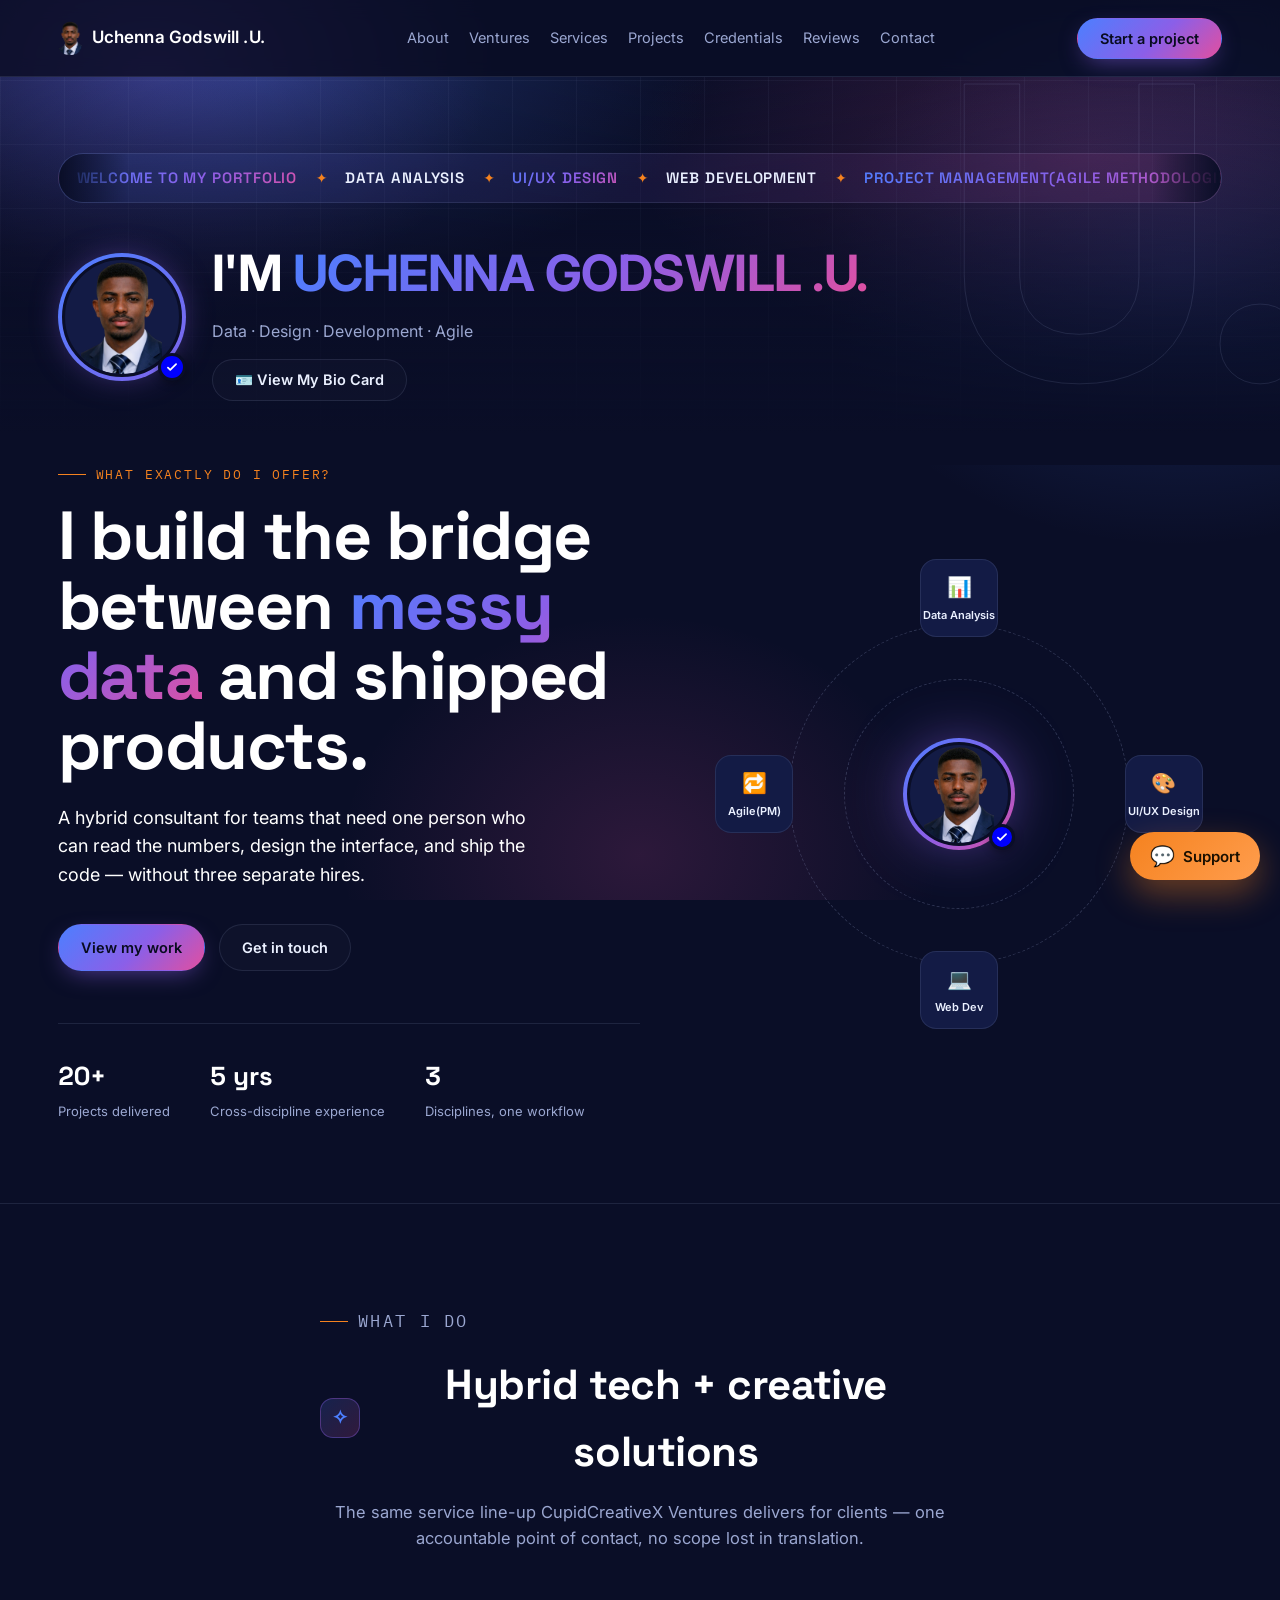
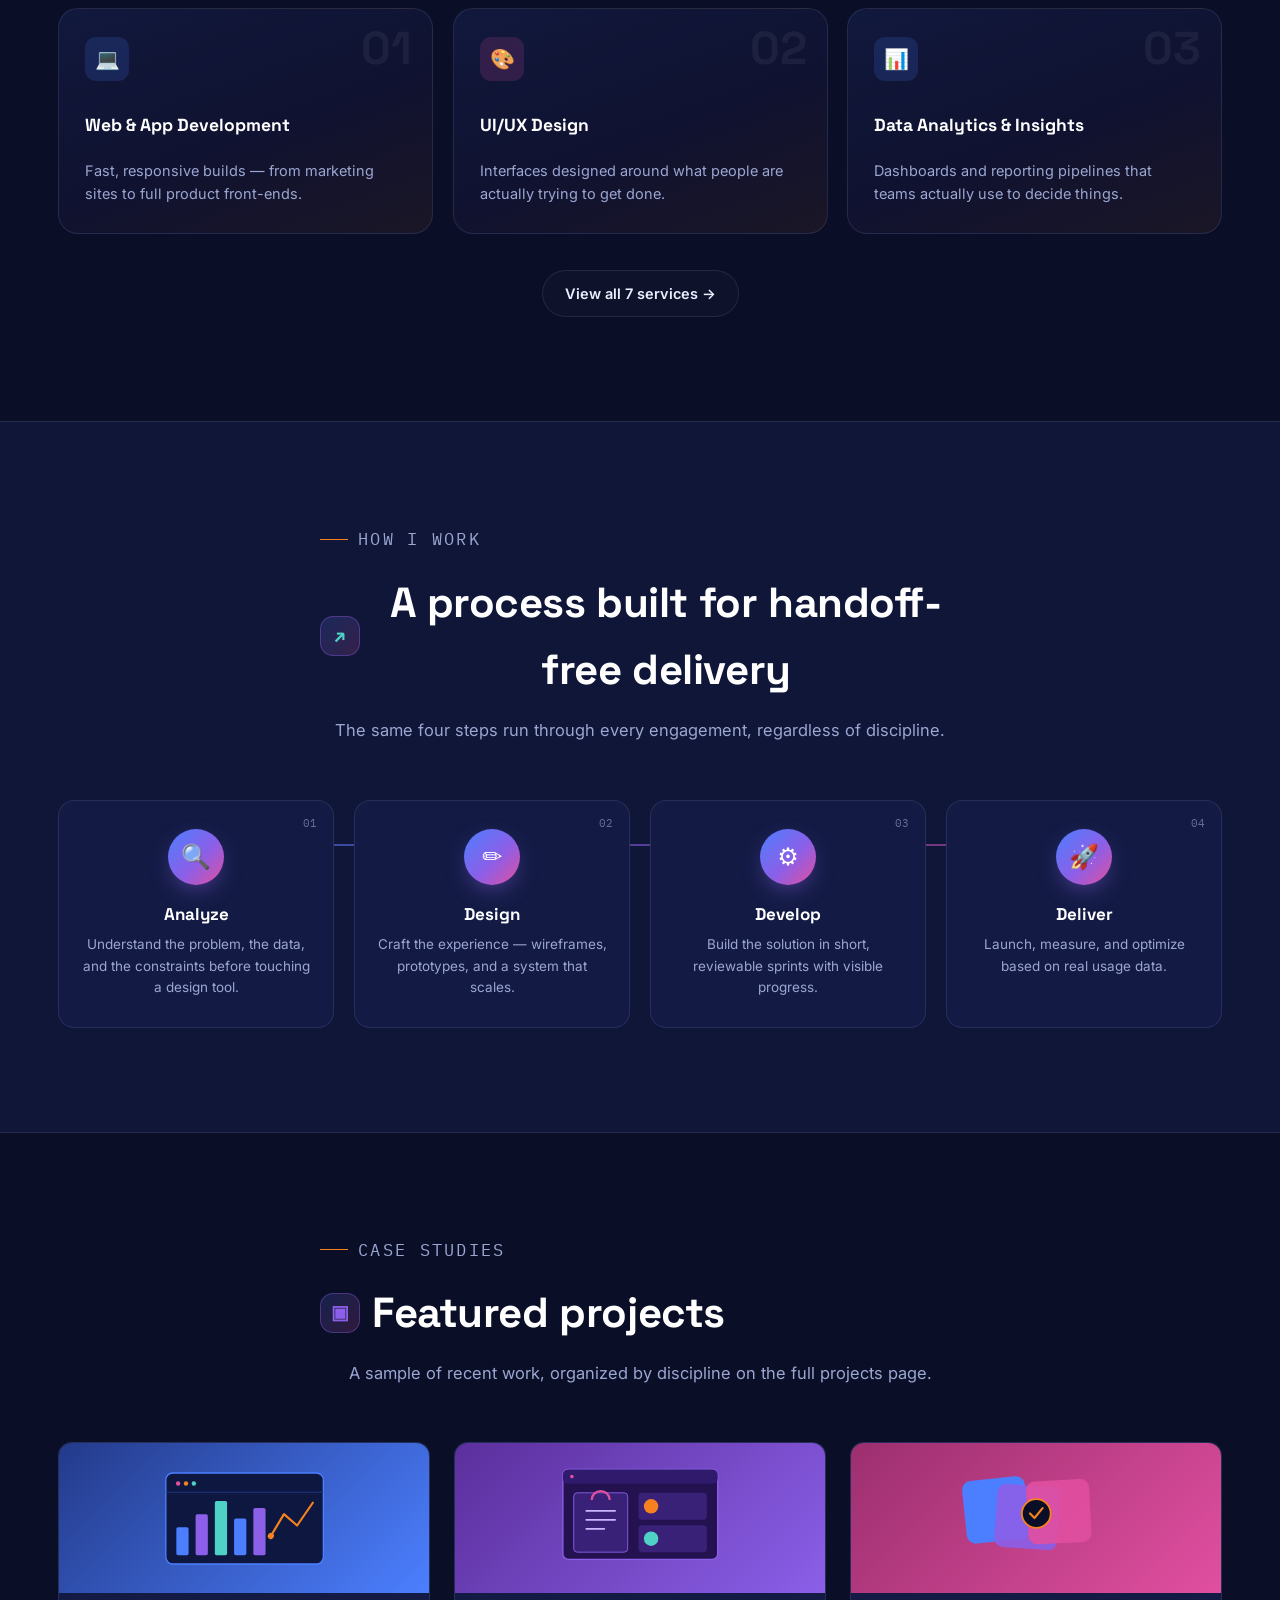
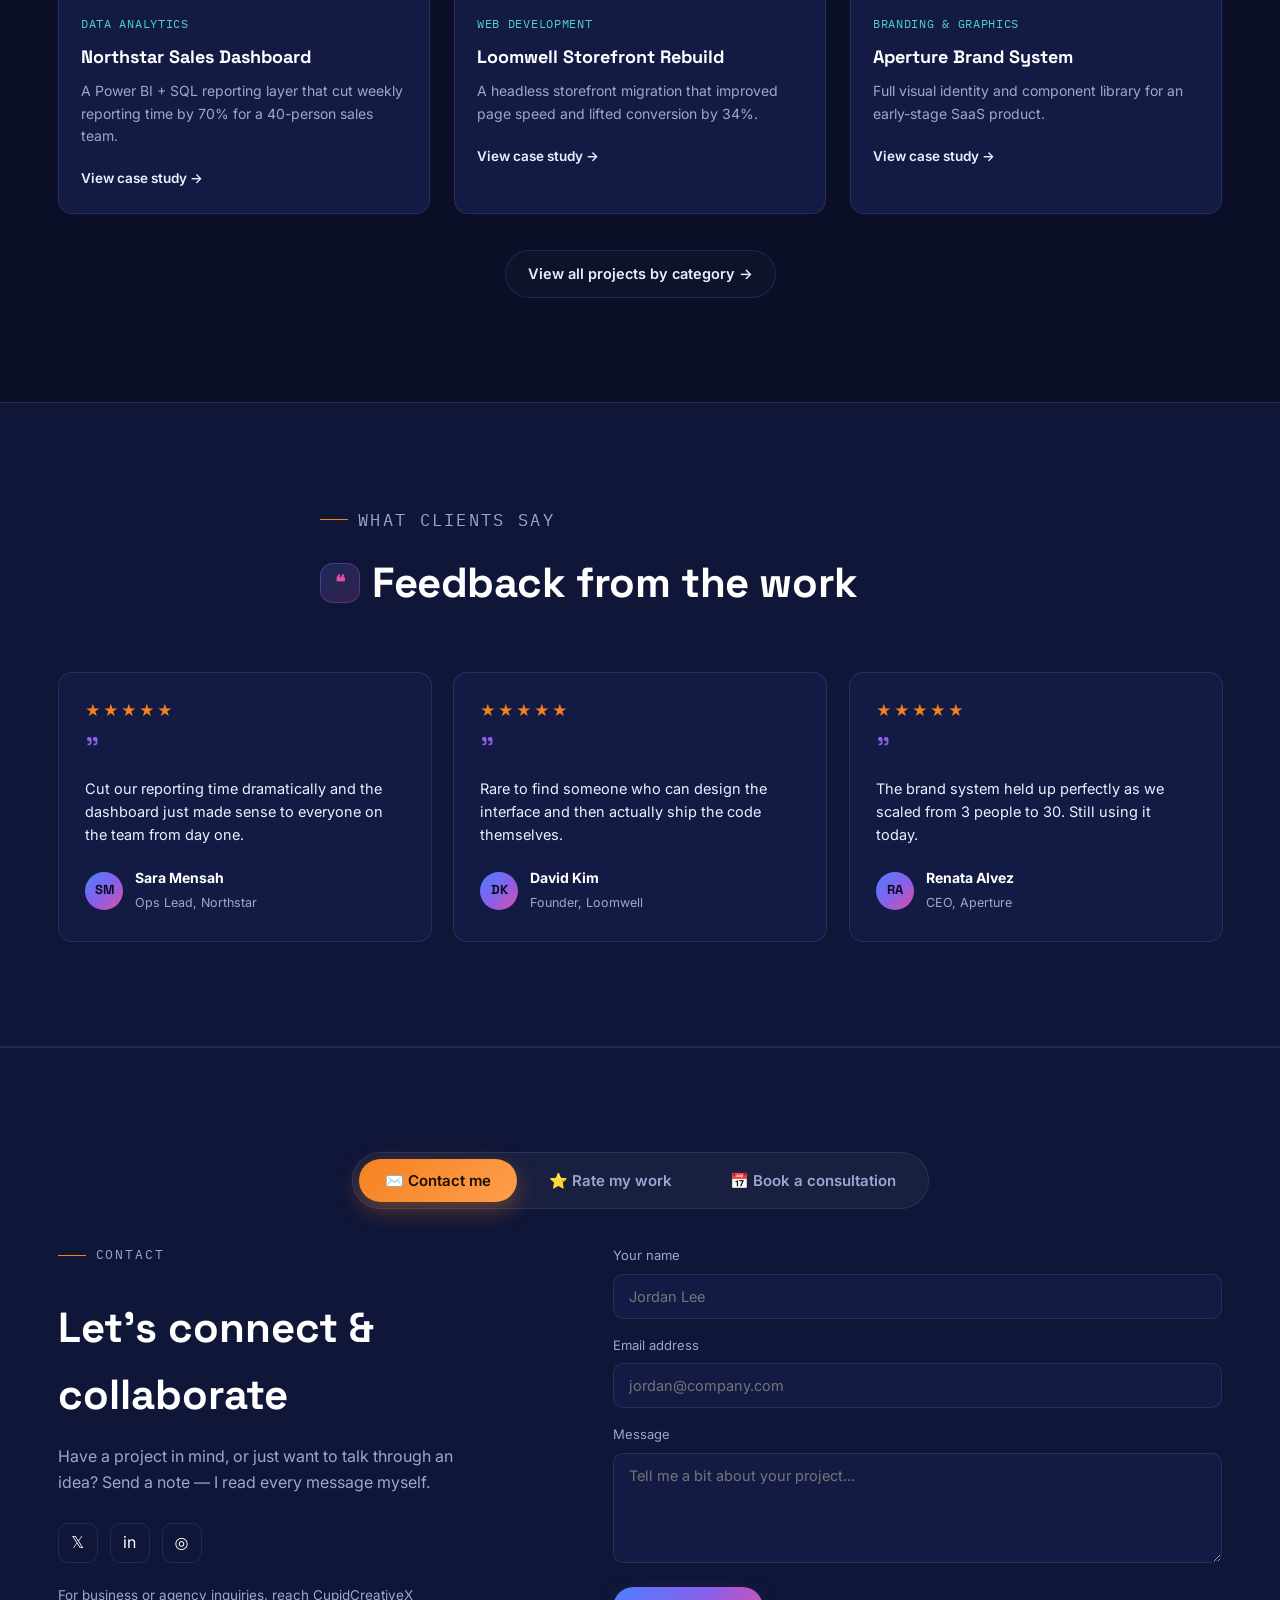
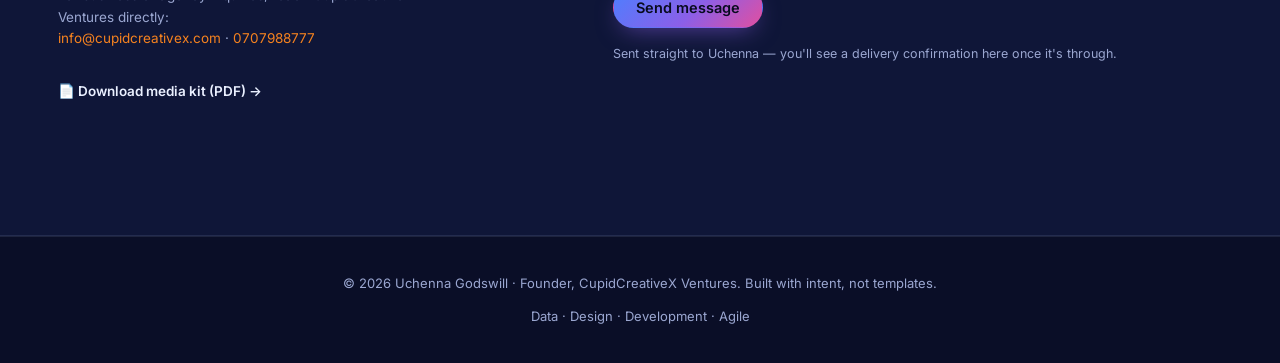
==== commit 1ea8769f: "Remove merge conflict markers" ====
--- a/index.html
+++ b/index.html
@@ -12,25 +12,6 @@
 <link href="https://fonts.googleapis.com/css2?family=Space+Grotesk:wght@400;500;600;700&amp;family=Inter:wght@400;500;600&amp;family=IBM+Plex+Mono:wght@400;500&amp;display=swap" rel="stylesheet"/>
 <link href="styles.css" rel="stylesheet"/>
 </head>
-<<<<<<< Updated upstream
-<!--Start of Tawk.to Script-->
-<script type="text/javascript">
-var Tawk_API=Tawk_API||{}, Tawk_LoadStart=new Date();
-(function(){
-var s1=document.createElement("script"),s0=document.getElementsByTagName("script")[0];
-s1.async=true;
-s1.src='https://embed.tawk.to/6aea817297b08c3c377f78e3/1k6i0jaj3';
-s1.charset='UTF-8';
-s1.setAttribute('crossorigin','*');
-s0.parentNode.insertBefore(s1,s0);
-})();
-</script>
-<!--End of Tawk.to Script-->
-<body>
-
-=======
-=======
->>>>>>> Stashed changes
 <body data-pg="home">
 <div class="bg-glow"></div>
 <header>
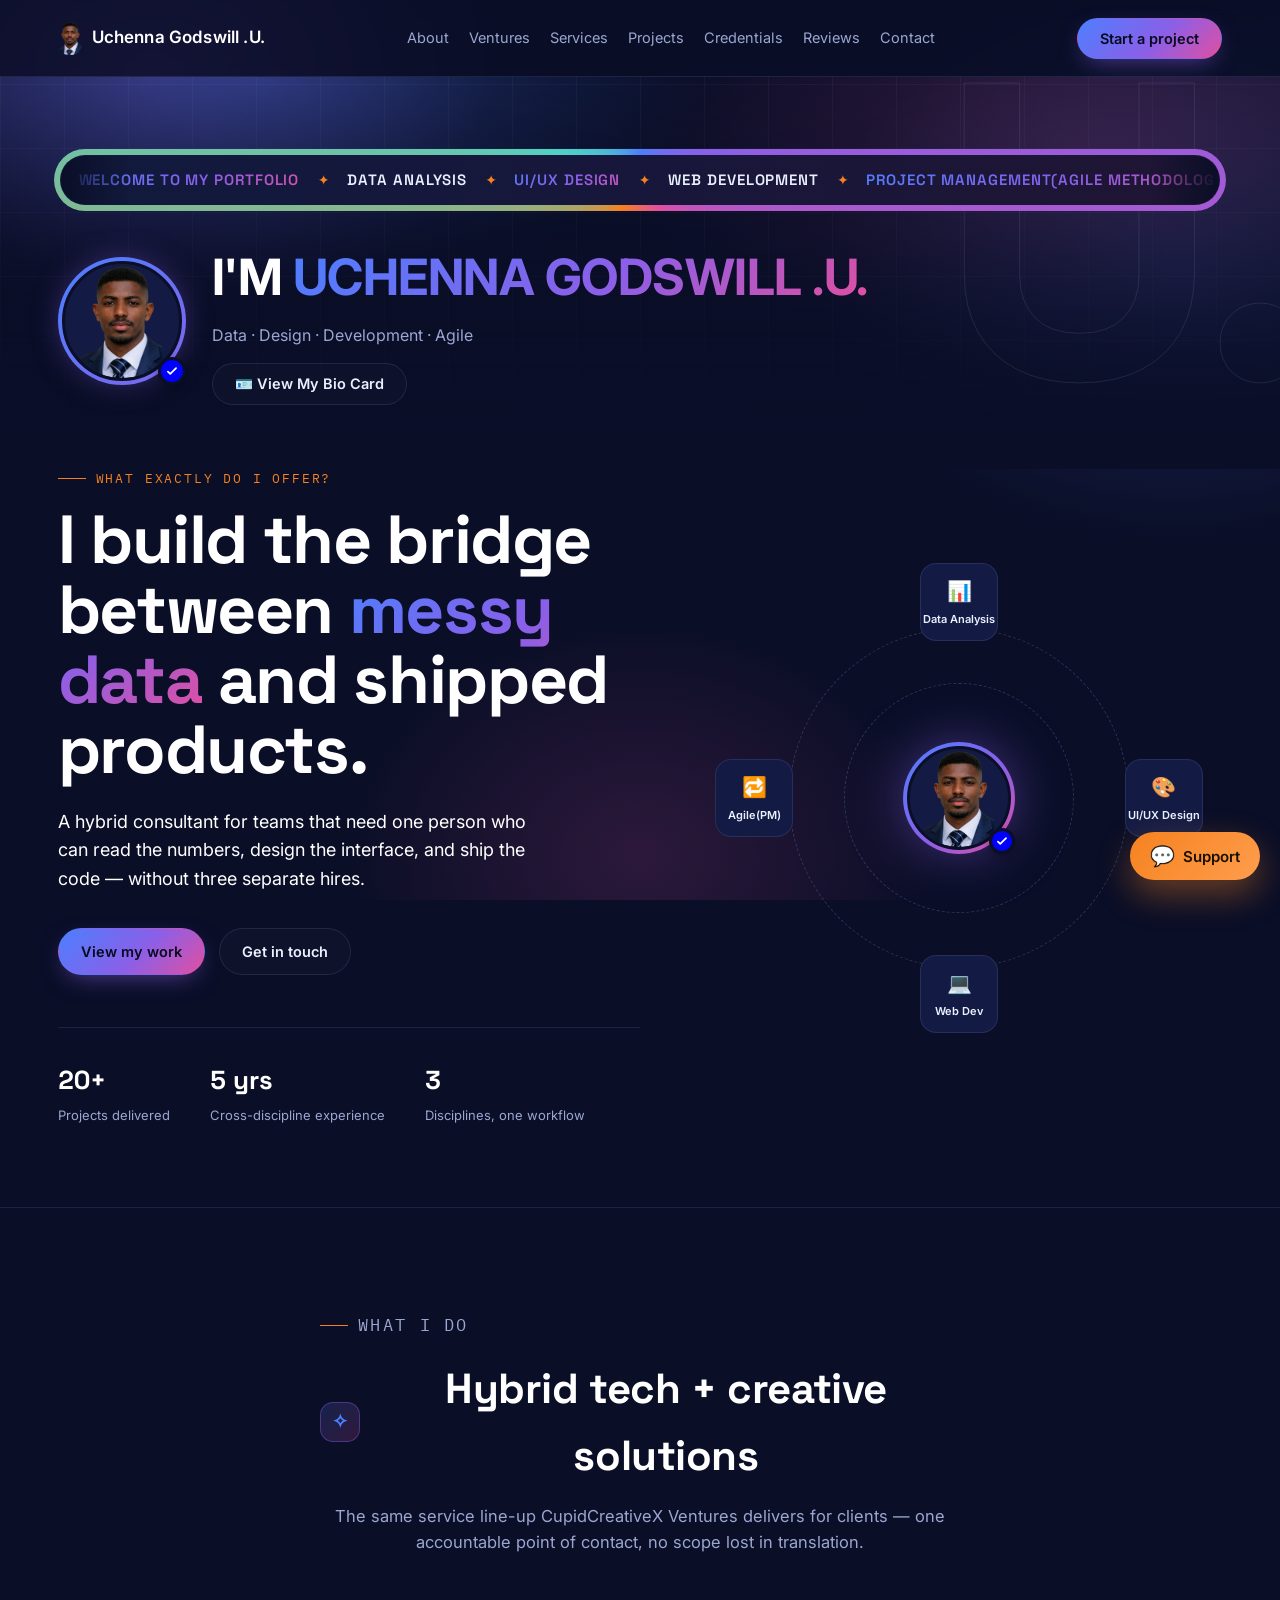
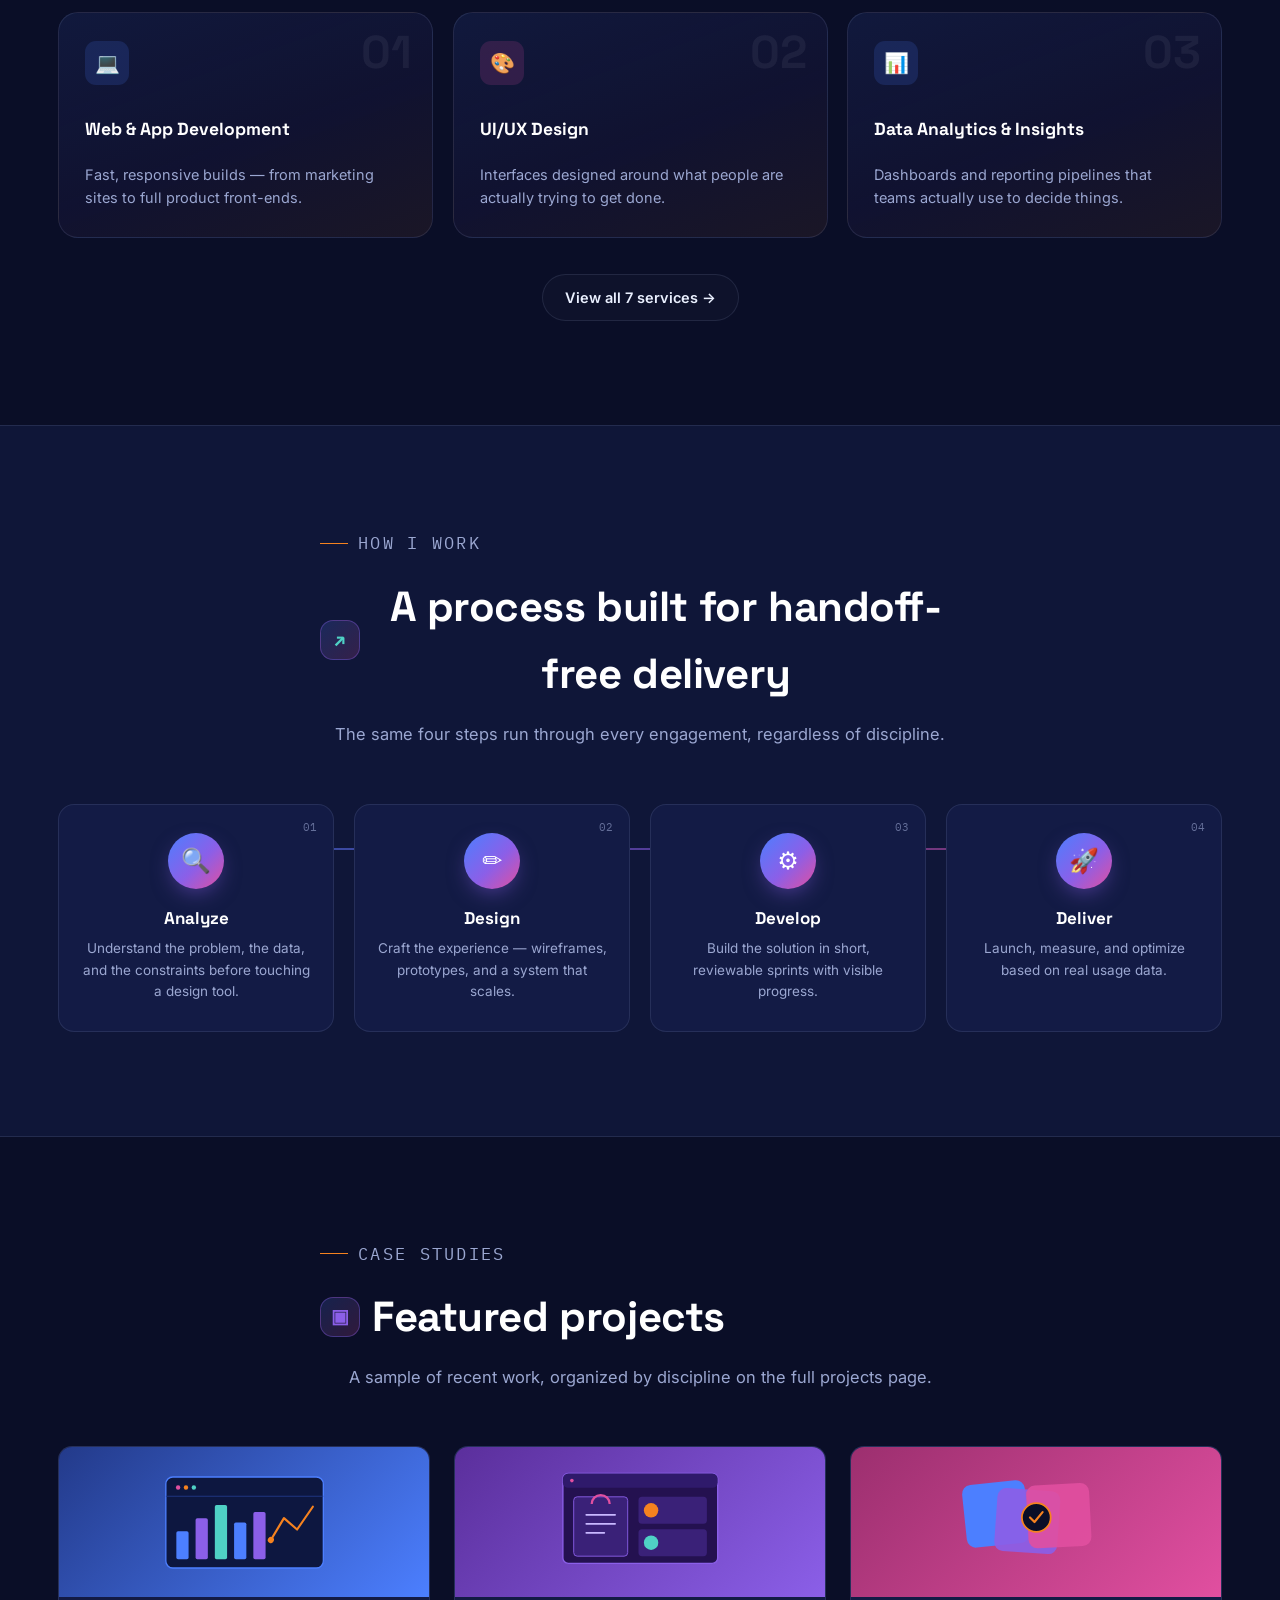
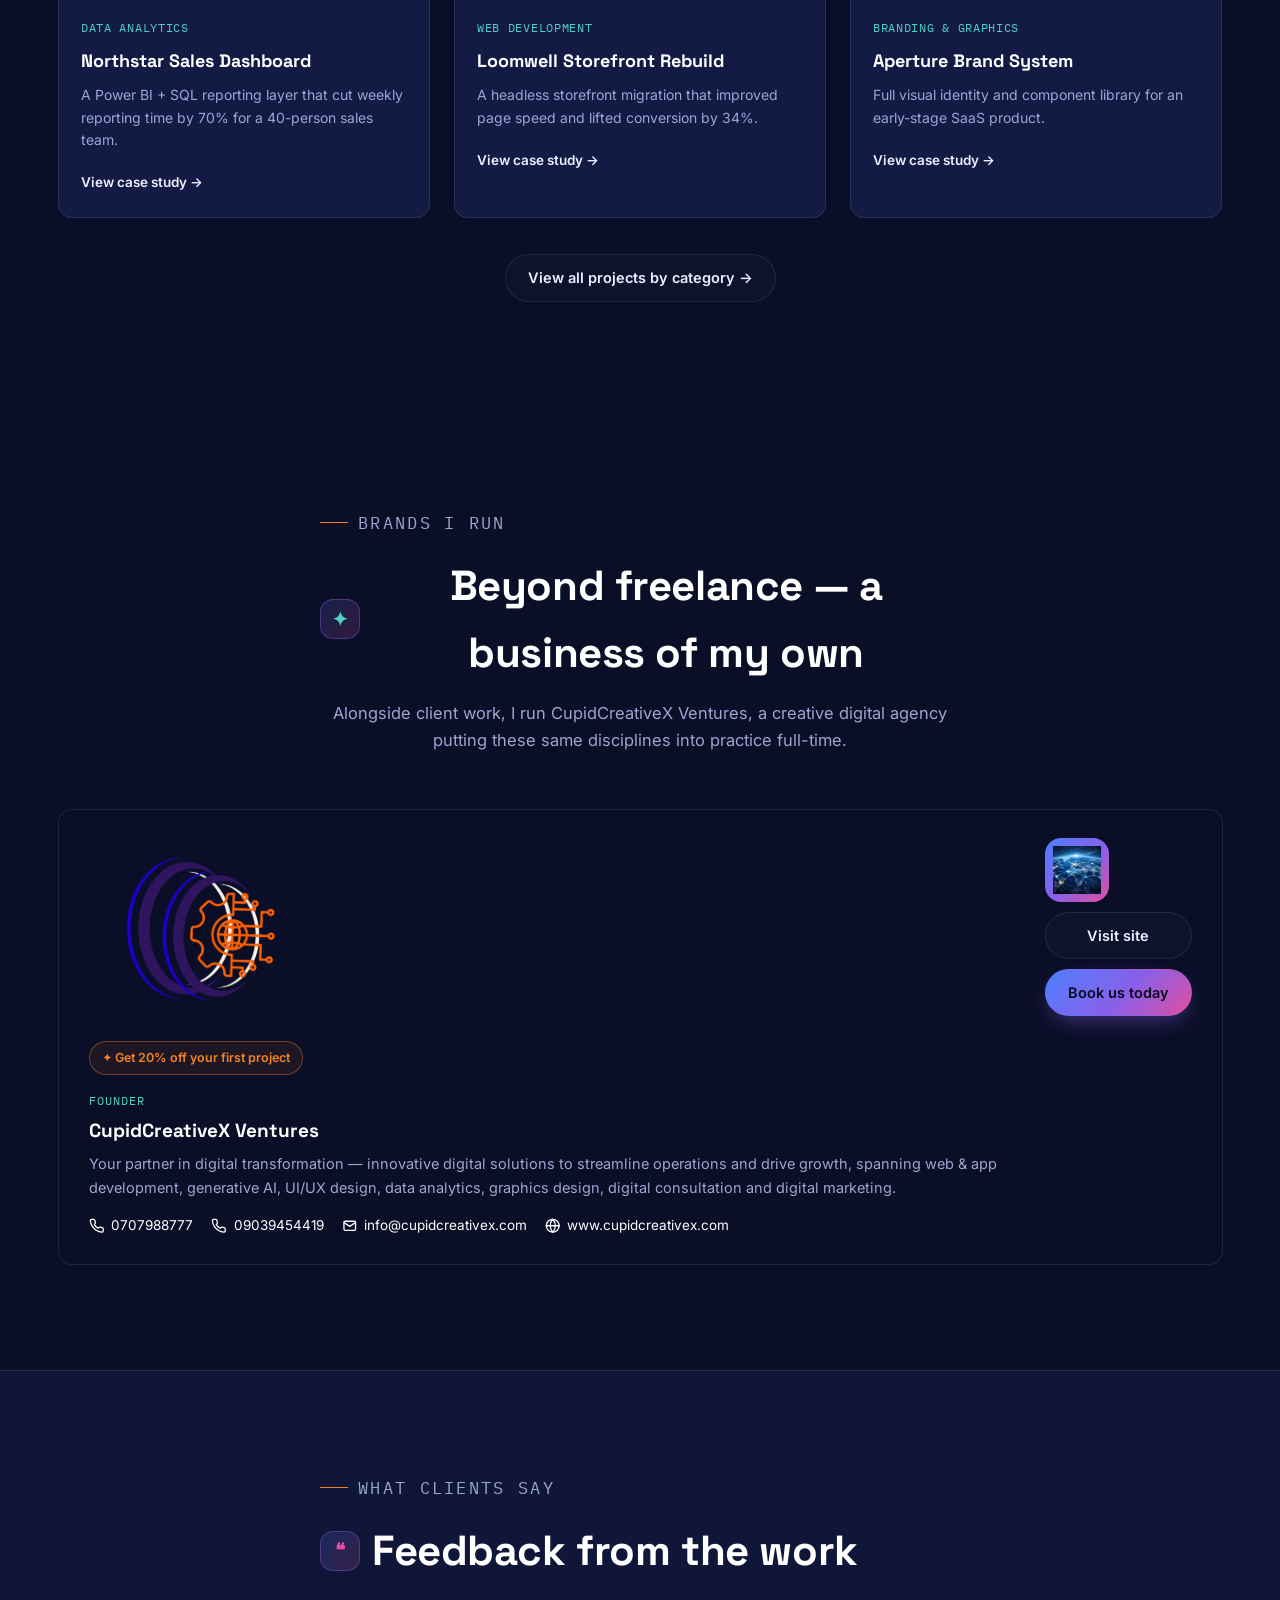
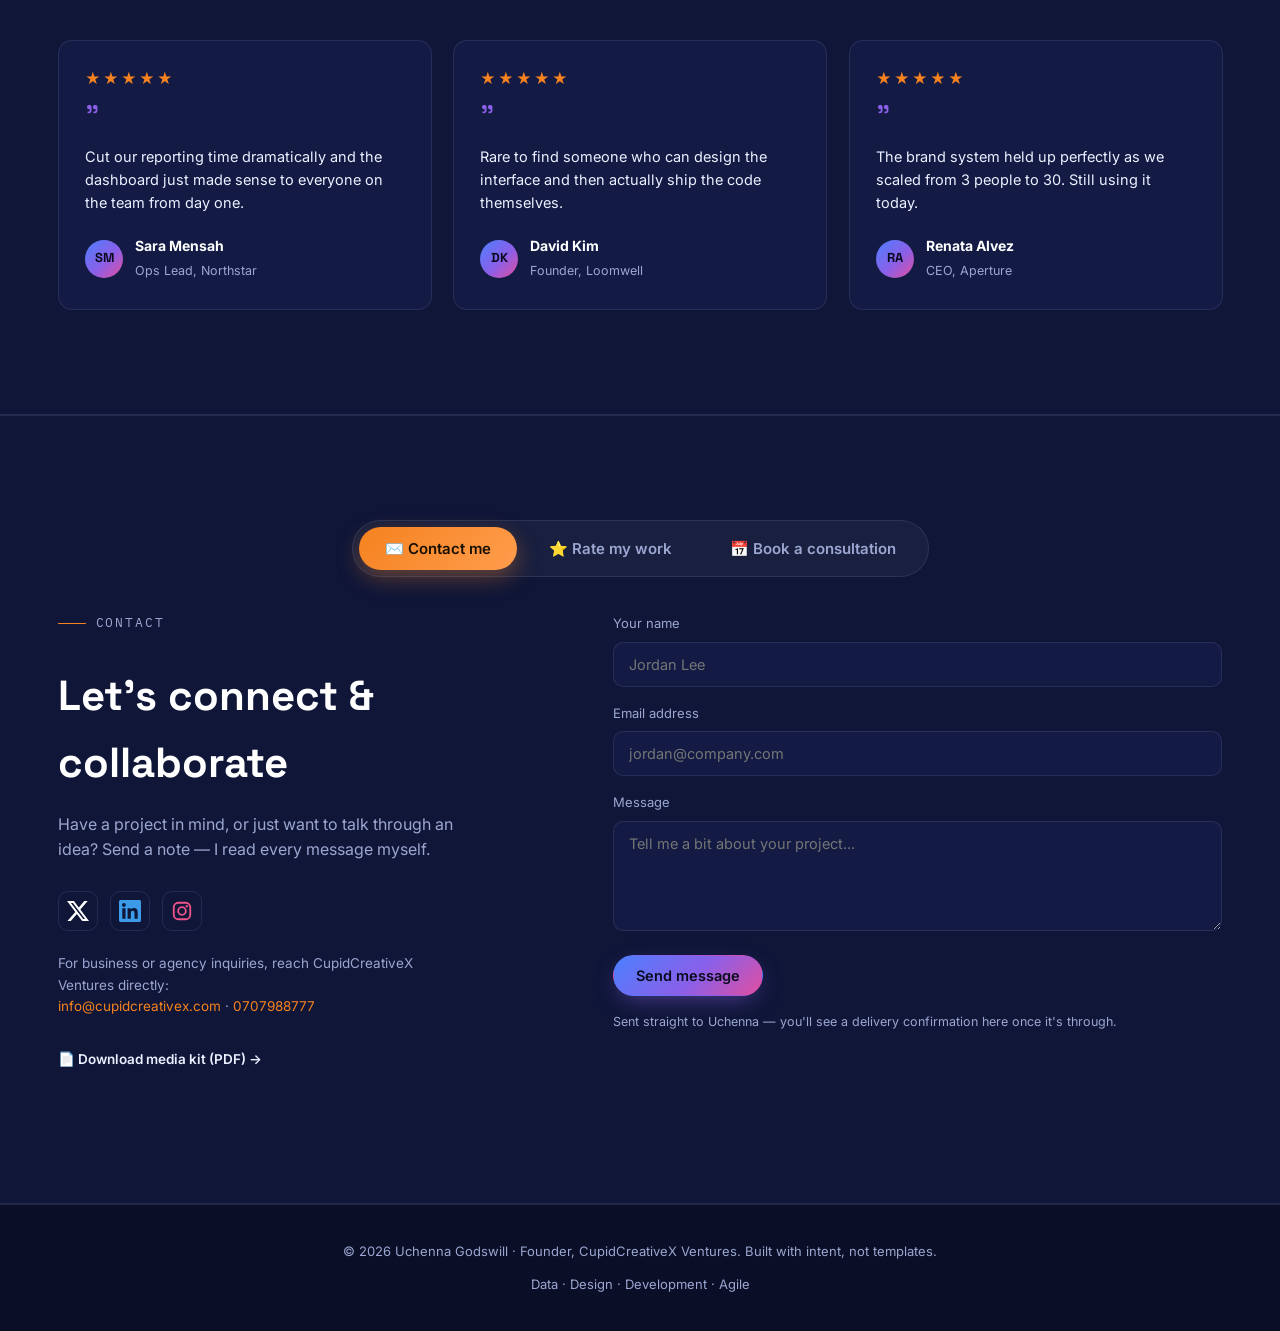
==== commit d5882da9: "Real contact icons, brand-coloured social icons, cache busting" ====
--- a/index.html
+++ b/index.html
@@ -10,7 +10,7 @@
 <link href="https://fonts.googleapis.com" rel="preconnect"/>
 <link crossorigin="" href="https://fonts.gstatic.com" rel="preconnect"/>
 <link href="https://fonts.googleapis.com/css2?family=Space+Grotesk:wght@400;500;600;700&amp;family=Inter:wght@400;500;600&amp;family=IBM+Plex+Mono:wght@400;500&amp;display=swap" rel="stylesheet"/>
-<link href="styles.css" rel="stylesheet"/>
+<link href="styles.css?v=1793780163" rel="stylesheet"/>
 </head>
 <body data-pg="home">
 <div class="bg-glow"></div>
@@ -37,7 +37,7 @@
 <div class="hero-banner">
 <div class="wrap">
 <p class="sr-only" data-edit="home.1">Welcome to my portfolio</p>
-<div aria-hidden="true" class="marquee">
+<div class="marquee-fx"><div aria-hidden="true" class="marquee">
 <div class="marquee-track">
 <div class="marquee-group">
 <span class="txt grad">Welcome to my portfolio</span><span class="dot">✦</span>
@@ -54,7 +54,7 @@
 <span class="txt">Project Management(Agile methodologies)</span><span class="dot">✦</span>
 </div>
 </div>
-</div>
+</div></div>
 <div class="hero-top">
 <div class="avatar-frame">
 <div class="avatar-inner">
@@ -268,6 +268,38 @@
 <a class="btn btn-ghost" data-edit="home.27" href="projects.html">View all projects by category →</a>
 </div>
 </div>
+</section><section data-sec="home.7" id="ventures">
+<div class="wrap">
+<div class="section-head">
+<p class="eyebrow" data-edit="home.46">Brands I Run</p>
+<h2 data-edit="home.47">Beyond freelance — a business of my own</h2>
+<p data-edit="home.48">Alongside client work, I run CupidCreativeX Ventures, a creative digital agency putting these same disciplines into practice full-time.</p>
+</div>
+<div class="venture-card venture-card-split" data-reveal="">
+<div>
+<img alt="CupidCreativeX — Visually Transforming..." class="venture-full-logo" data-edit="home.49" src="assets/cupidcreativex-logo1.png"/>
+<span class="venture-badge">✦ Get 20% off your first project</span>
+<div class="venture-copy">
+<span class="tag">Founder</span>
+<h3 data-edit="home.50">CupidCreativeX Ventures</h3>
+<p data-edit="home.51">Your partner in digital transformation — innovative digital solutions to streamline
+          operations and drive growth, spanning web &amp; app development, generative AI, UI/UX design,
+          data analytics, graphics design, digital consultation and digital marketing.</p>
+</div>
+<div class="venture-contact">
+<a class="has-gi" href="tel:0707988777"><svg aria-hidden="true" class="gi" fill="none" stroke="currentColor" stroke-linecap="round" stroke-linejoin="round" stroke-width="2" viewbox="0 0 24 24"><path d="M22 16.92v3a2 2 0 0 1-2.18 2 19.79 19.79 0 0 1-8.63-3.07 19.5 19.5 0 0 1-6-6 19.79 19.79 0 0 1-3.07-8.67A2 2 0 0 1 4.11 2h3a2 2 0 0 1 2 1.72 12.84 12.84 0 0 0 .7 2.81 2 2 0 0 1-.45 2.11L8.09 9.91a16 16 0 0 0 6 6l1.27-1.27a2 2 0 0 1 2.11-.45 12.84 12.84 0 0 0 2.81.7A2 2 0 0 1 22 16.92z"></path></svg> 0707988777</a>
+<a class="has-gi" href="tel:09039454419"><svg aria-hidden="true" class="gi" fill="none" stroke="currentColor" stroke-linecap="round" stroke-linejoin="round" stroke-width="2" viewbox="0 0 24 24"><path d="M22 16.92v3a2 2 0 0 1-2.18 2 19.79 19.79 0 0 1-8.63-3.07 19.5 19.5 0 0 1-6-6 19.79 19.79 0 0 1-3.07-8.67A2 2 0 0 1 4.11 2h3a2 2 0 0 1 2 1.72 12.84 12.84 0 0 0 .7 2.81 2 2 0 0 1-.45 2.11L8.09 9.91a16 16 0 0 0 6 6l1.27-1.27a2 2 0 0 1 2.11-.45 12.84 12.84 0 0 0 2.81.7A2 2 0 0 1 22 16.92z"></path></svg> 09039454419</a>
+<a class="has-gi" href="mailto:info@cupidcreativex.com"><svg aria-hidden="true" class="gi" fill="none" stroke="currentColor" stroke-linecap="round" stroke-linejoin="round" stroke-width="2" viewbox="0 0 24 24"><rect height="14" rx="2" width="18" x="3" y="5"></rect><path d="m3 7 9 6 9-6"></path></svg> info@cupidcreativex.com</a>
+<a class="has-gi" href="https://cupidcreativex.com" rel="noopener" target="_blank"><svg aria-hidden="true" class="gi" fill="none" stroke="currentColor" stroke-linecap="round" stroke-linejoin="round" stroke-width="2" viewbox="0 0 24 24"><circle cx="12" cy="12" r="10"></circle><path d="M2 12h20M12 2a15.3 15.3 0 0 1 4 10 15.3 15.3 0 0 1-4 10 15.3 15.3 0 0 1-4-10 15.3 15.3 0 0 1 4-10z"></path></svg> www.cupidcreativex.com</a>
+</div>
+</div>
+<div style="display:flex; flex-direction:column; gap:10px;">
+<div class="venture-logo"><img alt="CupidCreativeX icon logo" data-edit="home.52" src="assets/globe.png"/></div>
+<a class="btn btn-ghost" data-edit="home.53" href="https://cupidcreativex.com" rel="noopener" target="_blank">Visit site</a>
+<a class="btn btn-primary" data-edit="home.54" href="mailto:info@cupidcreativex.com">Book us today</a>
+</div>
+</div>
+</div>
 </section>
 <!-- ============ CLIENTS & TESTIMONIALS ============ -->
 <section class="section-alt" data-sec="home.5" id="testimonials">
@@ -318,9 +350,9 @@
 <h2 data-edit="home.31">Let's connect &amp; collaborate</h2>
 <p data-edit="home.32">Have a project in mind, or just want to talk through an idea? Send a note — I read every message myself.</p>
 <div class="social-row">
-<a aria-label="Twitter / X" href="#">𝕏</a>
-<a aria-label="LinkedIn" href="#">in</a>
-<a aria-label="Instagram" href="#">◎</a>
+<a aria-label="Twitter / X" data-n="x" href="#" style="--bc:#000000"><svg aria-hidden="true" viewbox="0 0 24 24"><path d="M18.901 1.153h3.68l-8.04 9.19L24 22.846h-7.406l-5.8-7.584-6.638 7.584H.474l8.6-9.83L0 1.154h7.594l5.243 6.932ZM17.61 20.644h2.039L6.486 3.24H4.298Z"></path></svg></a>
+<a aria-label="LinkedIn" data-n="linkedin" href="#" style="--bc:#0A66C2"><svg aria-hidden="true" viewbox="0 0 24 24"><path d="M20.447 20.452h-3.554v-5.569c0-1.328-.027-3.037-1.852-3.037-1.853 0-2.136 1.445-2.136 2.939v5.667H9.351V9h3.414v1.561h.046c.477-.9 1.637-1.85 3.37-1.85 3.601 0 4.267 2.37 4.267 5.455v6.286zM5.337 7.433c-1.144 0-2.063-.926-2.063-2.065 0-1.138.92-2.063 2.063-2.063 1.14 0 2.064.925 2.064 2.063 0 1.139-.925 2.065-2.064 2.065zm1.782 13.019H3.555V9h3.564v11.452zM22.225 0H1.771C.792 0 0 .774 0 1.729v20.542C0 23.227.792 24 1.771 24h20.451C23.2 24 24 23.227 24 22.271V1.729C24 .774 23.2 0 22.222 0h.003z"></path></svg></a>
+<a aria-label="Instagram" data-n="instagram" href="#" style="--bc:#E1306C"><svg aria-hidden="true" viewbox="0 0 24 24"><rect fill="none" height="18" rx="5" stroke="currentColor" stroke-width="2" width="18" x="3" y="3"></rect><circle cx="12" cy="12" fill="none" r="4.2" stroke="currentColor" stroke-width="2"></circle><circle cx="17.3" cy="6.7" r="1.3"></circle></svg></a>
 </div>
 <p data-edit="home.33" style="margin-top:22px; font-size:13.5px; color:var(--ink-dim);">
         For business or agency inquiries, reach CupidCreativeX Ventures directly:<br/>
@@ -446,9 +478,9 @@
 <div class="bio-id"><h3 id="bioName">Uchenna Godswill</h3><p class="bio-title" data-edit="bio.1">Founder, CupidCreativeX Ventures</p><span class="bio-badge"><i class="pulse"></i> Available for new projects</span></div>
 </div>
 <div class="bio-actions">
-<a class="btn btn-primary" data-edit="bio.2" href="mailto:uchennagodswill9@gmail.com">✉️ Email</a>
-<a class="btn btn-ghost" data-edit="bio.3" href="tel:+2349039454419">📞 Call</a>
-<a class="btn btn-ghost" data-edit="bio.4" href="https://wa.me/2349039454419" rel="noopener" target="_blank">💬 WhatsApp</a>
+<a class="btn btn-primary has-gi" data-edit="bio.2" href="mailto:uchennagodswill9@gmail.com"><svg aria-hidden="true" class="gi" fill="none" stroke="currentColor" stroke-linecap="round" stroke-linejoin="round" stroke-width="2" viewbox="0 0 24 24"><rect height="14" rx="2" width="18" x="3" y="5"></rect><path d="m3 7 9 6 9-6"></path></svg> Email</a>
+<a class="btn btn-ghost has-gi" data-edit="bio.3" href="tel:+2349039454419"><svg aria-hidden="true" class="gi" fill="none" stroke="currentColor" stroke-linecap="round" stroke-linejoin="round" stroke-width="2" viewbox="0 0 24 24"><path d="M22 16.92v3a2 2 0 0 1-2.18 2 19.79 19.79 0 0 1-8.63-3.07 19.5 19.5 0 0 1-6-6 19.79 19.79 0 0 1-3.07-8.67A2 2 0 0 1 4.11 2h3a2 2 0 0 1 2 1.72 12.84 12.84 0 0 0 .7 2.81 2 2 0 0 1-.45 2.11L8.09 9.91a16 16 0 0 0 6 6l1.27-1.27a2 2 0 0 1 2.11-.45 12.84 12.84 0 0 0 2.81.7A2 2 0 0 1 22 16.92z"></path></svg> Call</a>
+<a class="btn btn-ghost has-gi" data-edit="bio.4" href="https://wa.me/2349039454419" rel="noopener" target="_blank"><svg aria-hidden="true" class="gi gi-fill" viewbox="0 0 24 24"><path d="M17.472 14.382c-.297-.149-1.758-.867-2.03-.967-.273-.099-.471-.148-.67.15-.197.297-.767.966-.94 1.164-.173.199-.347.223-.644.075-.297-.15-1.255-.463-2.39-1.475-.883-.788-1.48-1.761-1.653-2.059-.173-.297-.018-.458.13-.606.134-.133.298-.347.446-.52.149-.174.198-.298.298-.497.099-.198.05-.371-.025-.52-.075-.149-.669-1.612-.916-2.207-.242-.579-.487-.5-.669-.51-.173-.008-.371-.01-.57-.01-.198 0-.52.074-.792.372-.272.297-1.04 1.016-1.04 2.479 0 1.462 1.065 2.875 1.213 3.074.149.198 2.096 3.2 5.077 4.487.709.306 1.262.489 1.694.625.712.227 1.36.195 1.871.118.571-.085 1.758-.719 2.006-1.413.248-.694.248-1.289.173-1.413-.074-.124-.272-.198-.57-.347m-5.421 7.403h-.004a9.87 9.87 0 01-5.031-1.378l-.361-.214-3.741.982.998-3.648-.235-.374a9.86 9.86 0 01-1.51-5.26c.001-5.45 4.436-9.884 9.888-9.884 2.64 0 5.122 1.03 6.988 2.898a9.825 9.825 0 012.893 6.994c-.003 5.45-4.437 9.884-9.885 9.884m8.413-18.297A11.815 11.815 0 0012.05 0C5.495 0 .16 5.335.157 11.892c0 2.096.547 4.142 1.588 5.945L.057 24l6.305-1.654a11.882 11.882 0 005.683 1.448h.005c6.554 0 11.89-5.335 11.893-11.893a11.821 11.821 0 00-3.48-8.413Z"></path></svg> WhatsApp</a>
 <button class="btn btn-ghost" data-cv-open="" data-edit="bio.5" type="button">📄 View CV</button>
 </div>
 <div class="bio-stats"><div><b>5+</b><span>Years experience</span></div><div><b>7</b><span>Core services</span></div><div><b>2026</b><span>Leading full-SDLC teams</span></div></div>
@@ -487,7 +519,7 @@
 <span>🧭 Digital Consultation</span>
 <span>📣 Digital Marketing</span>
 </div></div>
-<div class="bio-pane" data-bp="connect" hidden=""><h4 data-edit="bio.11">Find me online</h4><div class="social-row"><a aria-label="Twitter / X" href="#">𝕏</a><a aria-label="LinkedIn" href="#">in</a><a aria-label="Instagram" href="#">◎</a></div>
+<div class="bio-pane" data-bp="connect" hidden=""><h4 data-edit="bio.11">Find me online</h4><div class="social-row"><a aria-label="Twitter / X" data-n="x" href="#" style="--bc:#000000"><svg aria-hidden="true" viewbox="0 0 24 24"><path d="M18.901 1.153h3.68l-8.04 9.19L24 22.846h-7.406l-5.8-7.584-6.638 7.584H.474l8.6-9.83L0 1.154h7.594l5.243 6.932ZM17.61 20.644h2.039L6.486 3.24H4.298Z"></path></svg></a><a aria-label="LinkedIn" data-n="linkedin" href="#" style="--bc:#0A66C2"><svg aria-hidden="true" viewbox="0 0 24 24"><path d="M20.447 20.452h-3.554v-5.569c0-1.328-.027-3.037-1.852-3.037-1.853 0-2.136 1.445-2.136 2.939v5.667H9.351V9h3.414v1.561h.046c.477-.9 1.637-1.85 3.37-1.85 3.601 0 4.267 2.37 4.267 5.455v6.286zM5.337 7.433c-1.144 0-2.063-.926-2.063-2.065 0-1.138.92-2.063 2.063-2.063 1.14 0 2.064.925 2.064 2.063 0 1.139-.925 2.065-2.064 2.065zm1.782 13.019H3.555V9h3.564v11.452zM22.225 0H1.771C.792 0 0 .774 0 1.729v20.542C0 23.227.792 24 1.771 24h20.451C23.2 24 24 23.227 24 22.271V1.729C24 .774 23.2 0 22.222 0h.003z"></path></svg></a><a aria-label="Instagram" data-n="instagram" href="#" style="--bc:#E1306C"><svg aria-hidden="true" viewbox="0 0 24 24"><rect fill="none" height="18" rx="5" stroke="currentColor" stroke-width="2" width="18" x="3" y="3"></rect><circle cx="12" cy="12" fill="none" r="4.2" stroke="currentColor" stroke-width="2"></circle><circle cx="17.3" cy="6.7" r="1.3"></circle></svg></a></div>
 <p class="bio-cta-line" data-edit="bio.12">Have a project in mind?</p><div class="bio-actions"><button class="btn btn-primary" data-edit="bio.13" data-open-quiz="" type="button">Start a project</button><a class="btn btn-ghost" data-edit="bio.14" href="contact.html">Contact page</a></div></div>
 </div>
 </div>
@@ -562,10 +594,10 @@
 </div>
 </div>
 <!-- ============ CONSULTATION BOOKING ============ -->
-<script src="fx.js"></script>
-<script src="config.js"></script>
-<script src="script.js"></script>
-<script src="cms.js"></script>
-<script src="support.js"></script>
+<script src="fx.js?v=1793780163"></script>
+<script src="config.js?v=1793780163"></script>
+<script src="script.js?v=1793780163"></script>
+<script src="cms.js?v=1793780163"></script>
+<script src="support.js?v=1793780163"></script>
 </body>
 </html>
--- a/styles.css
+++ b/styles.css
@@ -1260,3 +1260,31 @@
 .sup-link:hover{border-color:var(--orange);transform:translateX(3px)}.sup-link span{font-size:22px}.sup-link b{display:block;font-size:14.5px}.sup-link small{color:var(--ink-dim);font-size:12.5px;word-break:break-all}
 #supMsg{font-size:13.5px;color:var(--ink-dim);margin-top:8px}.sup-body .btn{width:100%;justify-content:center}.sup-empty{color:var(--ink-dim)}
 @media(max-width:560px){.sup-btn{right:14px;bottom:14px;padding:13px}.sup-lbl{display:none}.sup-panel{right:8px;left:8px;width:auto;bottom:78px}}
+
+/* ===== marquee: glowing, fading, rotating-colour border ===== */
+@property --ang{syntax:'<angle>';initial-value:0deg;inherits:false}
+@keyframes angSpin{to{--ang:360deg}}
+@keyframes glowFade{0%,100%{opacity:.22}50%{opacity:.85}}
+@keyframes glowHue{from{filter:blur(16px) hue-rotate(0deg)}to{filter:blur(16px) hue-rotate(360deg)}}
+.marquee-fx{position:relative;isolation:isolate;border-radius:999px;padding:2px;margin-bottom:30px;
+  background:conic-gradient(from var(--ang),#4c7fff,#8b5fe8,#e14fa0,#f5821f,#4fd1c5,#4c7fff);animation:angSpin 6s linear infinite}
+.marquee-fx::after{content:"";position:absolute;inset:-4px;border-radius:inherit;z-index:-1;pointer-events:none;
+  background:conic-gradient(from var(--ang),#4c7fff,#8b5fe8,#e14fa0,#f5821f,#4fd1c5,#4c7fff);
+  animation:angSpin 6s linear infinite,glowFade 3.4s ease-in-out infinite,glowHue 14s linear infinite}
+.marquee-fx .marquee{margin-bottom:0;border-color:transparent;background:linear-gradient(90deg,rgba(76,127,255,.10),rgba(139,95,232,.10) 50%,rgba(225,79,160,.10)),var(--bg)}
+/* ===== social icons ===== */
+.social-row a svg{width:20px;height:20px;fill:currentColor;display:block}
+.social-row a{color:inherit;transition:background .2s,border-color .2s,color .2s,transform .2s}
+.social-row a:hover{background:var(--bc,var(--teal));border-color:var(--bc,var(--teal));color:#fff;transform:translateY(-3px)}
+.social-row a[data-n="x"]:hover,.social-row a[data-n="tiktok"]:hover,.social-row a[data-n="github"]:hover{border-color:rgba(255,255,255,.5)}
+
+/* ===== brand-coloured social icons ===== */
+.social-row a svg{width:22px;height:22px}
+.social-row a[data-n="linkedin"]{color:#3b9be8}.social-row a[data-n="instagram"]{color:#f0558a}.social-row a[data-n="facebook"]{color:#4a90f5}
+.social-row a[data-n="youtube"]{color:#ff4040}.social-row a[data-n="whatsapp"]{color:#25D366}.social-row a[data-n="telegram"]{color:#37b3ee}
+.social-row a:hover{color:#fff!important}
+/* ===== contact link icons ===== */
+.gi{width:1.15em;height:1.15em;vertical-align:-.2em;margin-right:.35em;flex:none}.gi-fill{fill:currentColor}
+a.has-gi{display:inline-flex;align-items:center;gap:.1em}a.has-gi .gi{margin-right:.4em}
+a[href*="wa.me"] .gi-fill{color:#25D366}.btn[href*="wa.me"]:hover .gi-fill{color:inherit}
+.sup-gi{width:30px;height:30px;display:grid;place-items:center;flex:none}.sup-gi .gi{width:24px;height:24px;margin:0}
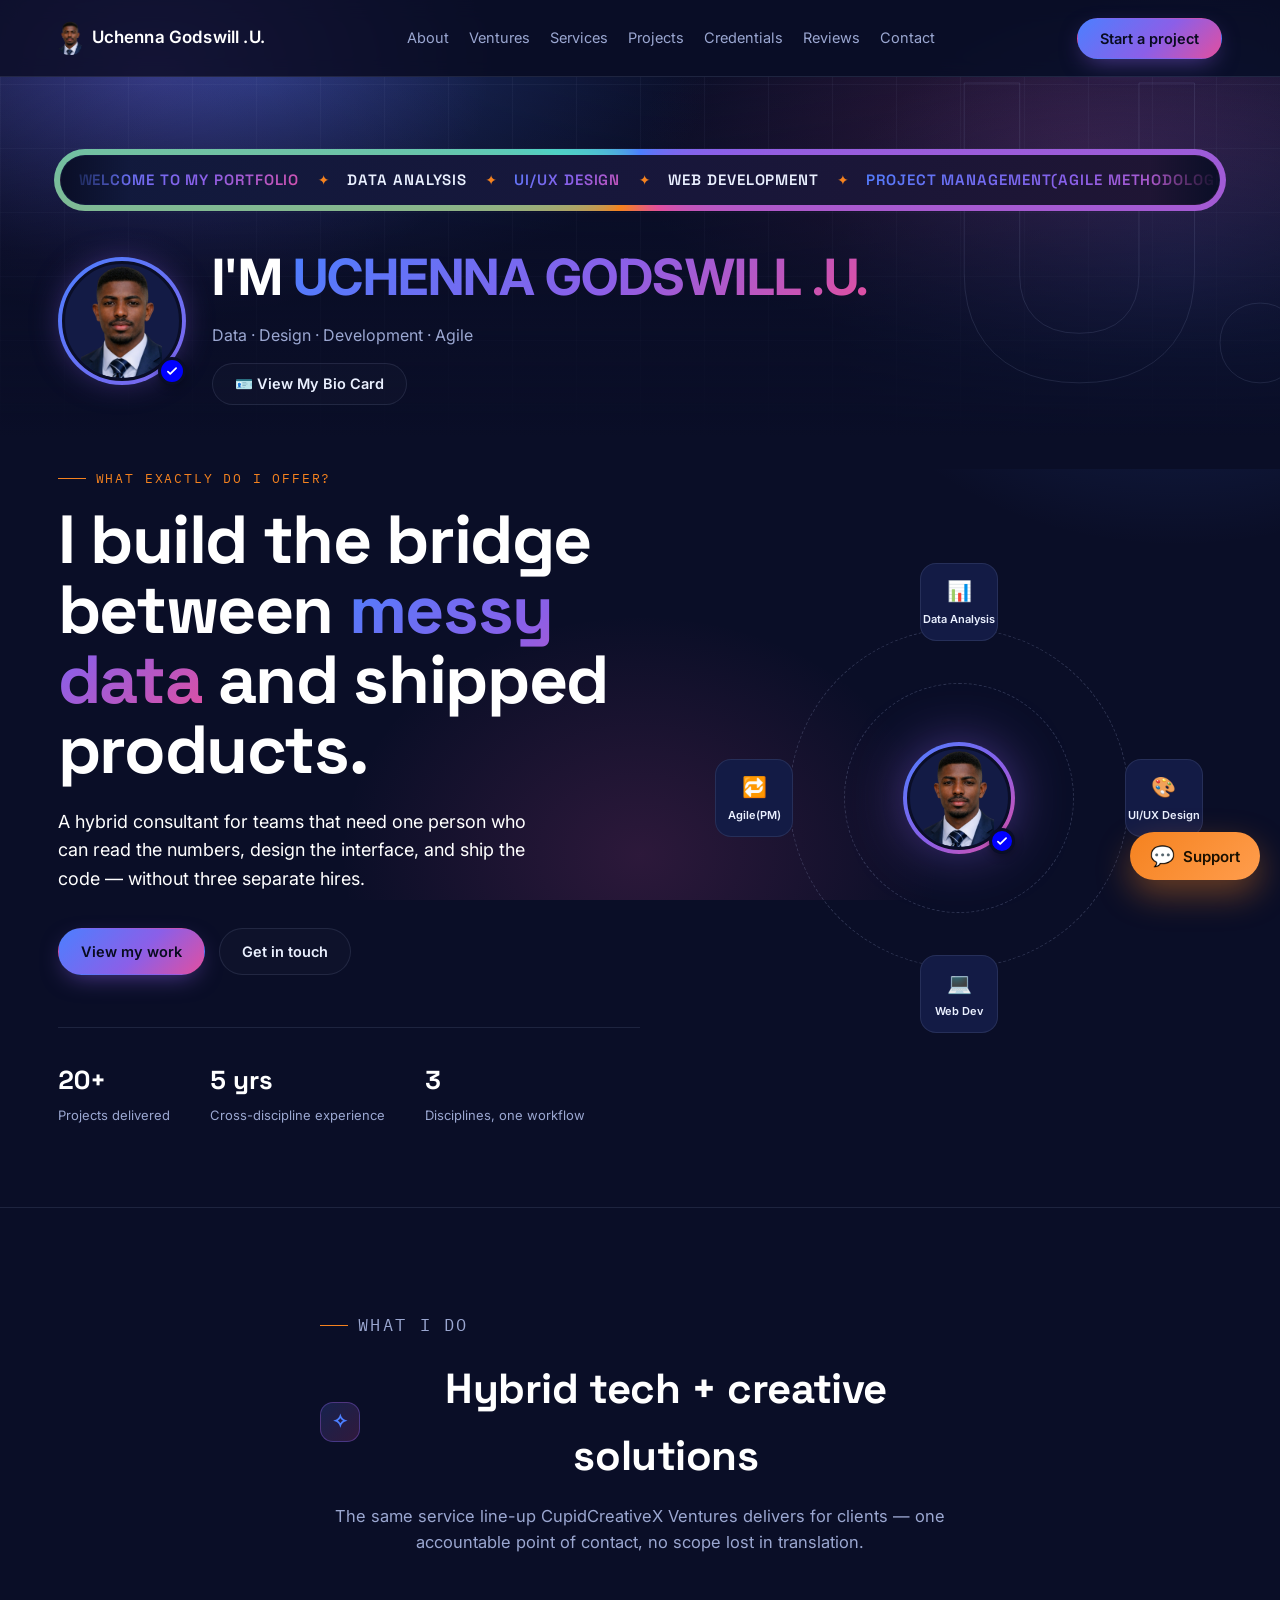
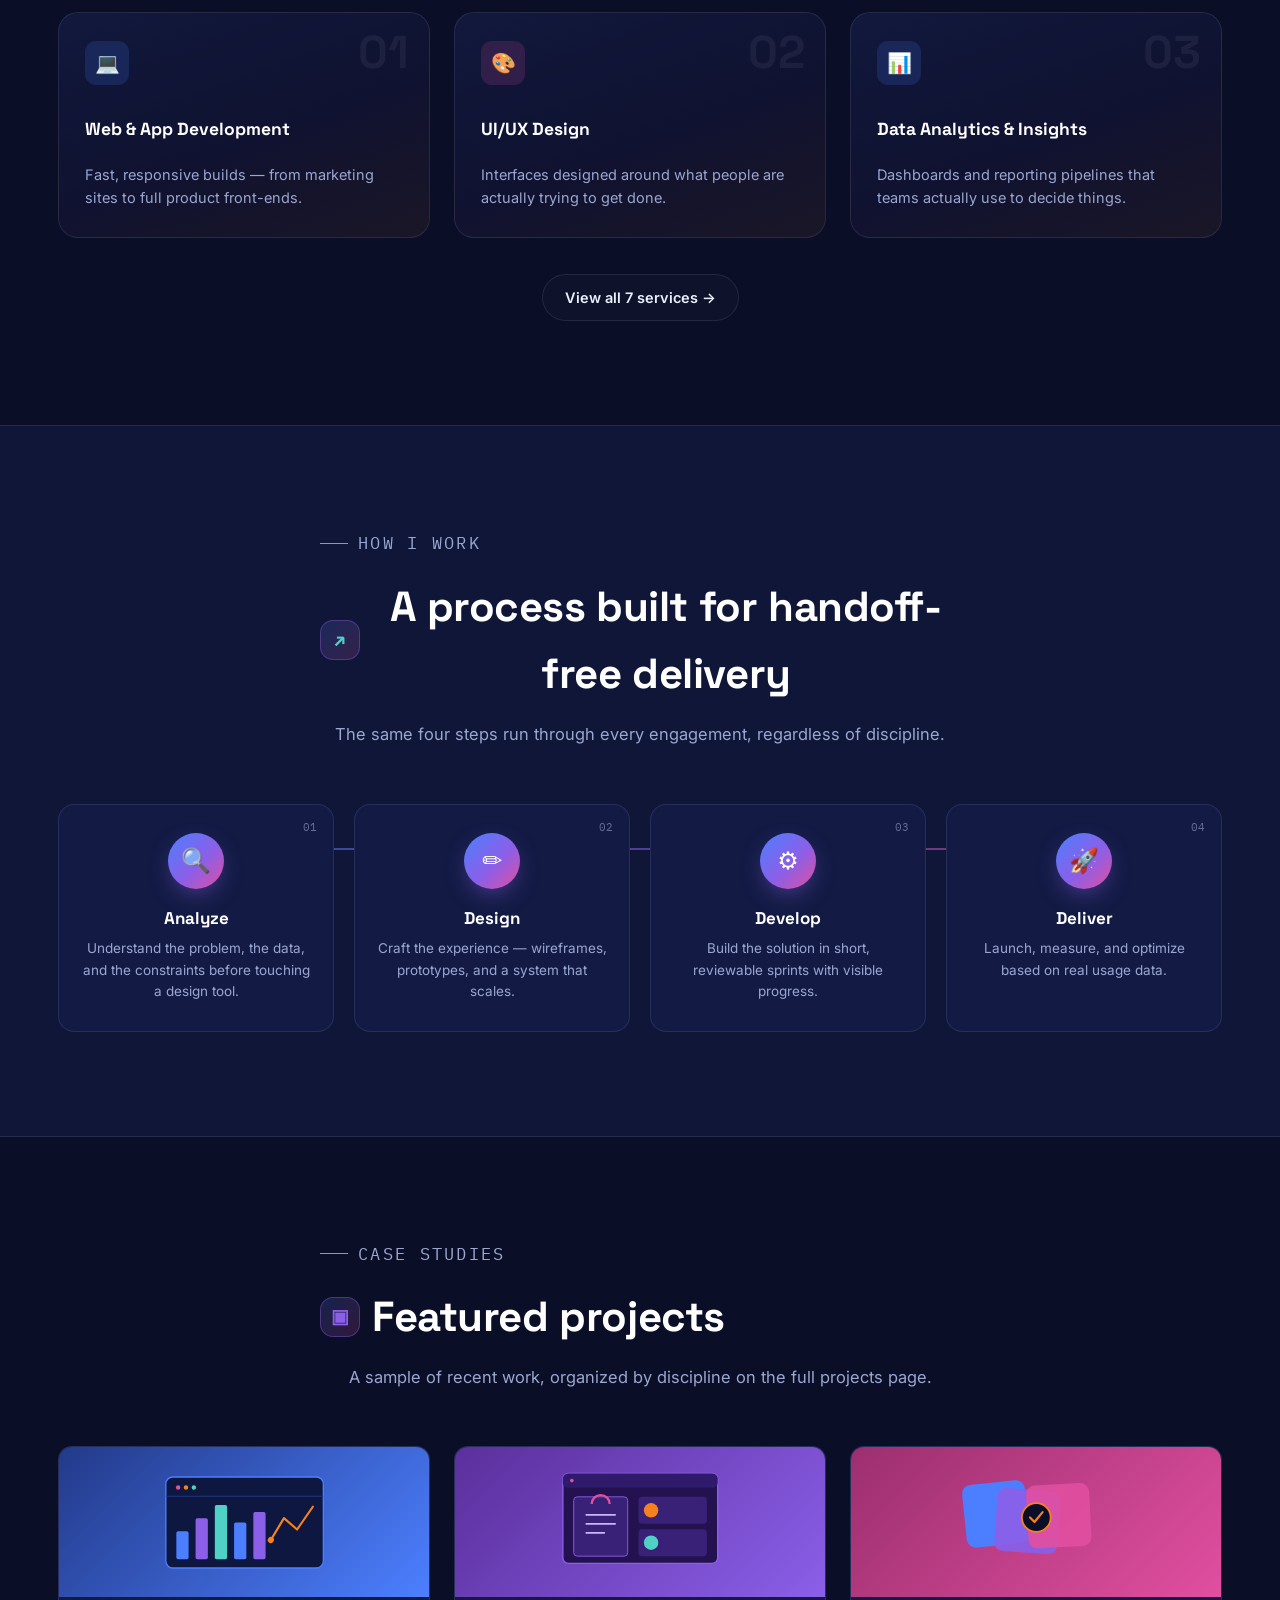
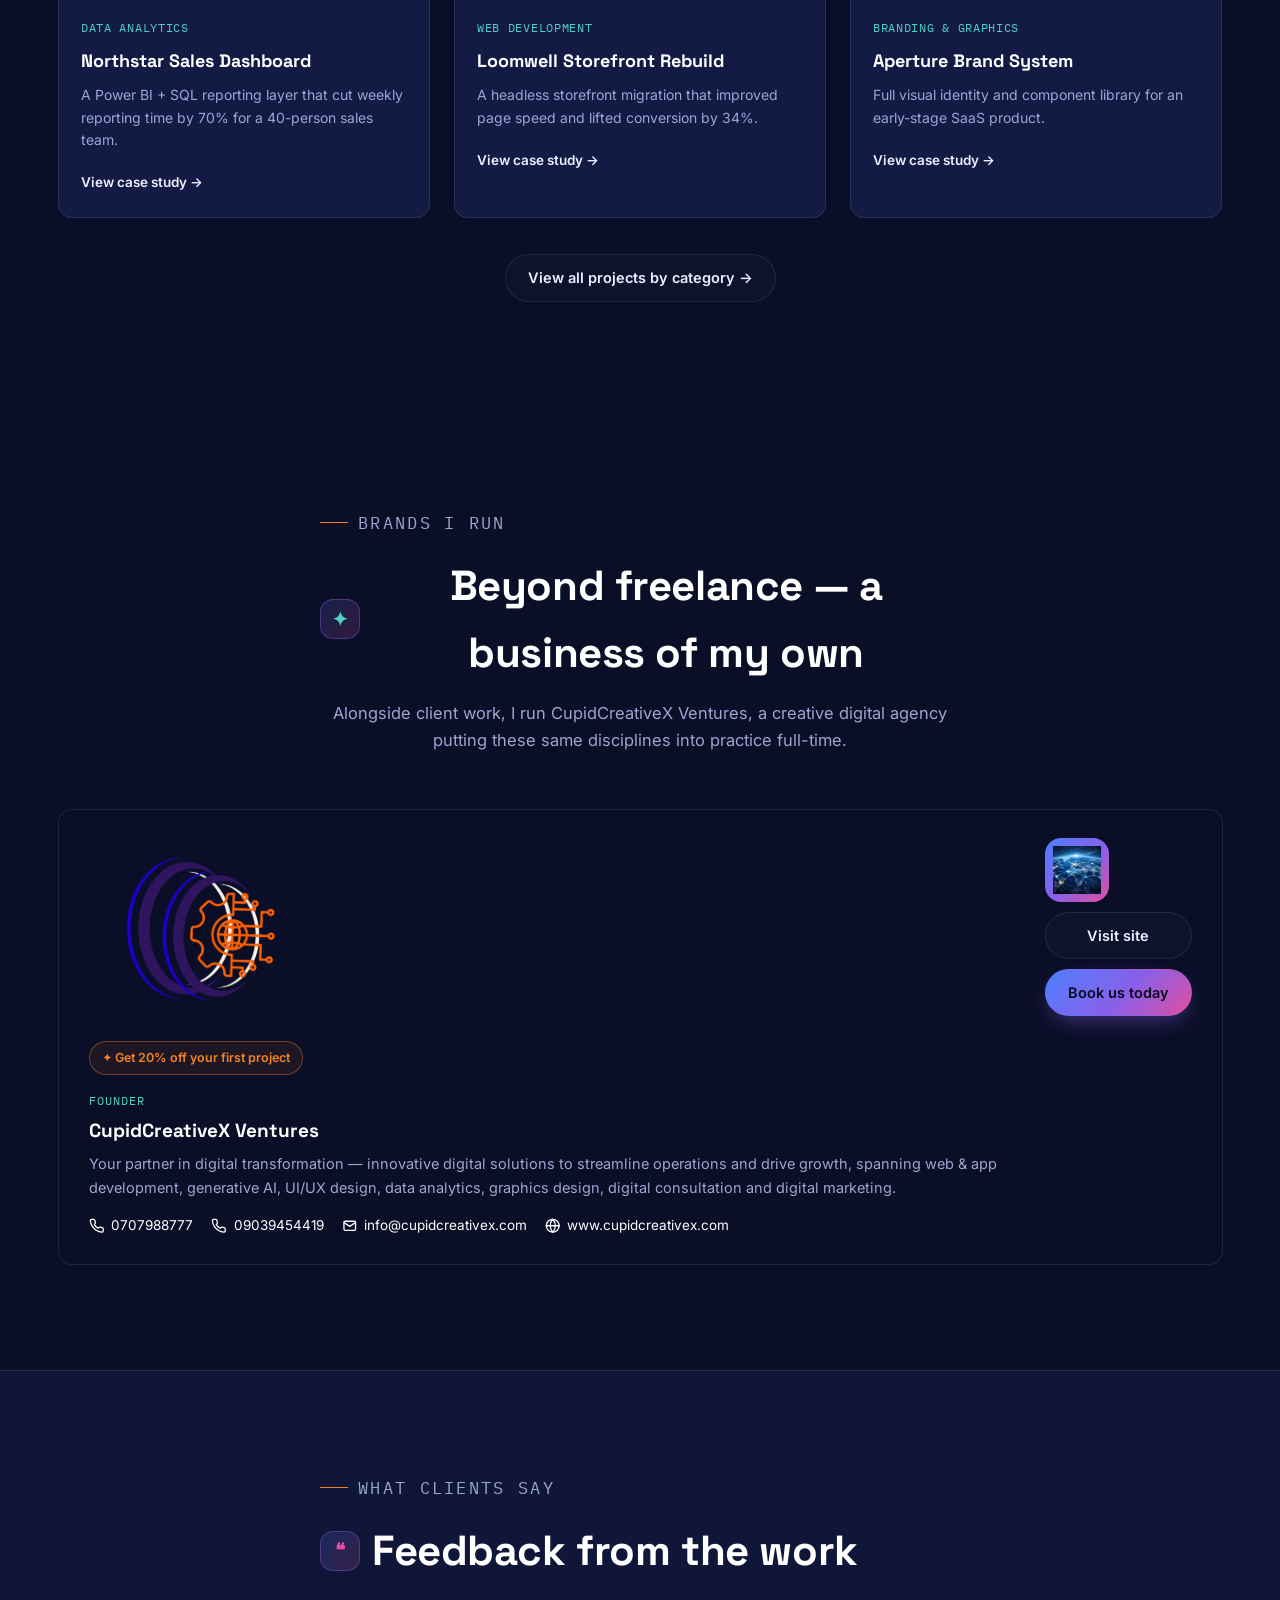
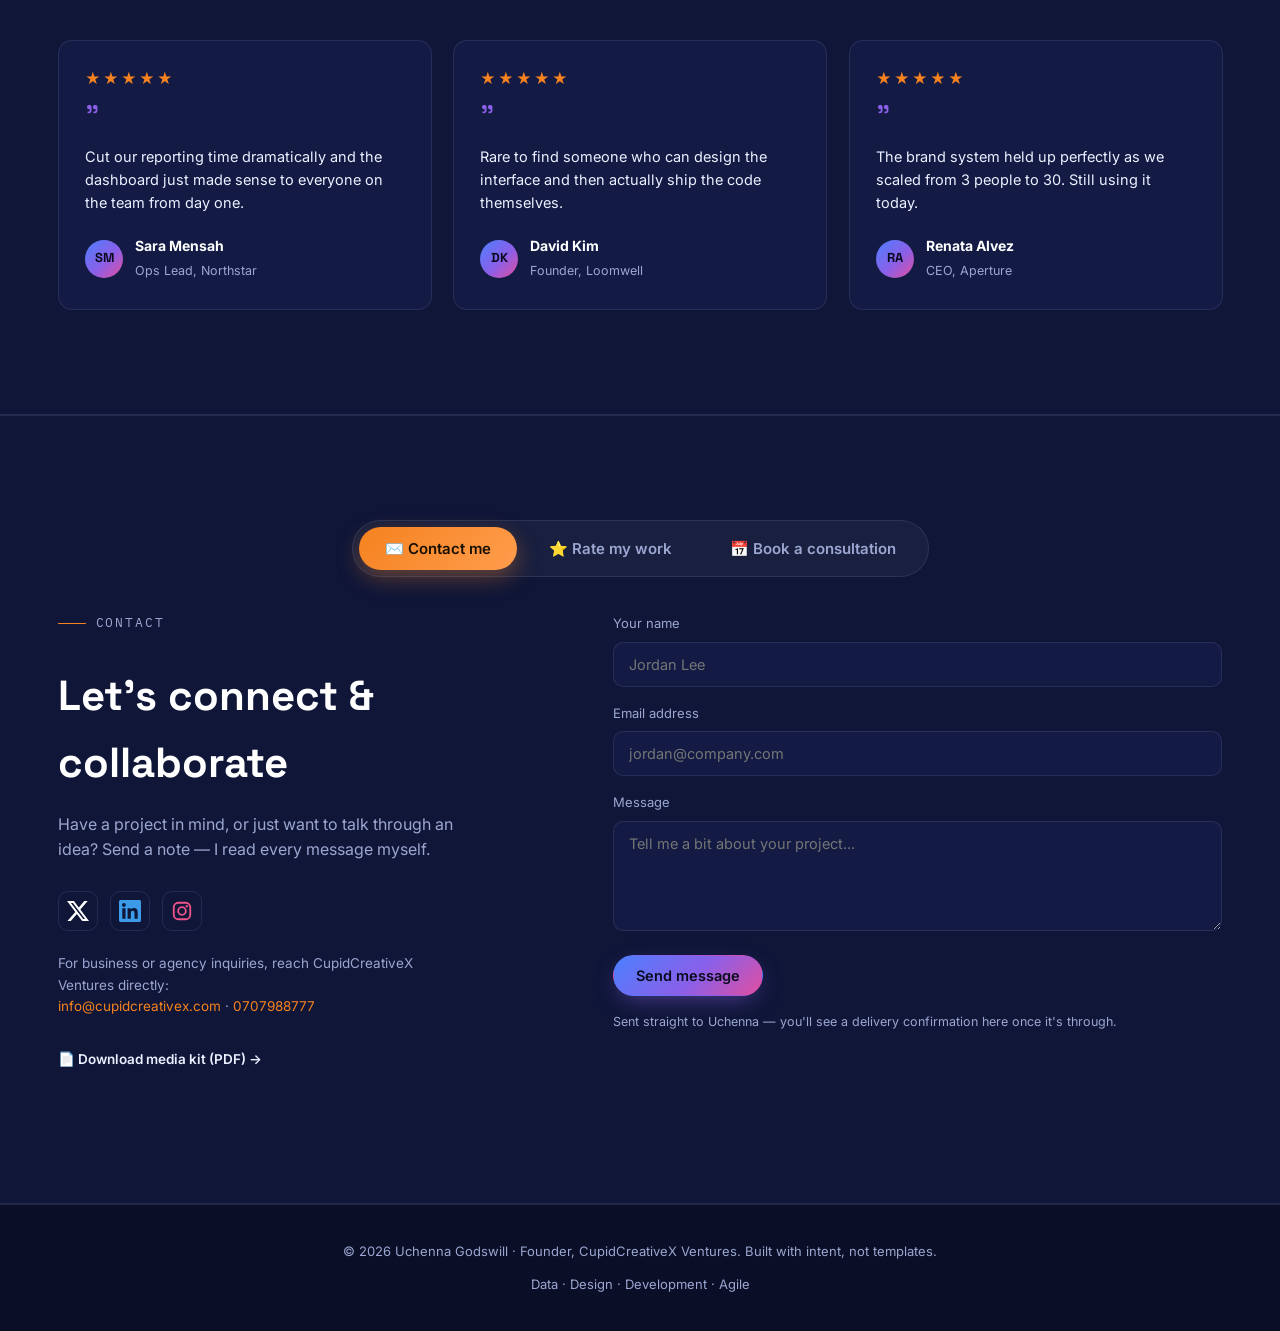
==== commit 754592a7: "Services: list on mobile, 3-column grid on desktop" ====
--- a/index.html
+++ b/index.html
@@ -10,7 +10,7 @@
 <link href="https://fonts.googleapis.com" rel="preconnect"/>
 <link crossorigin="" href="https://fonts.gstatic.com" rel="preconnect"/>
 <link href="https://fonts.googleapis.com/css2?family=Space+Grotesk:wght@400;500;600;700&amp;family=Inter:wght@400;500;600&amp;family=IBM+Plex+Mono:wght@400;500&amp;display=swap" rel="stylesheet"/>
-<link href="styles.css?v=1793780163" rel="stylesheet"/>
+<link href="styles.css?v=1793804528" rel="stylesheet"/>
 </head>
 <body data-pg="home">
 <div class="bg-glow"></div>
@@ -594,10 +594,10 @@
 </div>
 </div>
 <!-- ============ CONSULTATION BOOKING ============ -->
-<script src="fx.js?v=1793780163"></script>
-<script src="config.js?v=1793780163"></script>
-<script src="script.js?v=1793780163"></script>
-<script src="cms.js?v=1793780163"></script>
-<script src="support.js?v=1793780163"></script>
+<script src="fx.js?v=1793804528"></script>
+<script src="config.js?v=1793804528"></script>
+<script src="script.js?v=1793804528"></script>
+<script src="cms.js?v=1793804528"></script>
+<script src="support.js?v=1793804528"></script>
 </body>
 </html>
--- a/styles.css
+++ b/styles.css
@@ -1288,3 +1288,16 @@
 a.has-gi{display:inline-flex;align-items:center;gap:.1em}a.has-gi .gi{margin-right:.4em}
 a[href*="wa.me"] .gi-fill{color:#25D366}.btn[href*="wa.me"]:hover .gi-fill{color:inherit}
 .sup-gi{width:30px;height:30px;display:grid;place-items:center;flex:none}.sup-gi .gi{width:24px;height:24px;margin:0}
+
+/* ===== services layout: list on mobile, 3-column grid on desktop (home + services page) ===== */
+#services .grid-6,div:has(> .service-detail){display:grid!important;grid-template-columns:1fr!important;gap:14px!important}
+@media(min-width:700px){#services .grid-6,div:has(> .service-detail){grid-template-columns:repeat(2,minmax(0,1fr))!important;gap:20px!important}}
+@media(min-width:1024px){#services .grid-6,div:has(> .service-detail){grid-template-columns:repeat(3,minmax(0,1fr))!important;gap:24px!important}}
+@media(max-width:699px){
+  #services .grid-6>.card,.service-detail{display:grid;grid-template-columns:54px minmax(0,1fr);column-gap:16px;row-gap:4px;align-items:start;padding:18px 16px}
+  #services .grid-6>.card .card-ic,.service-detail>.card-ic{grid-row:1/span 2;grid-column:1;width:54px;height:54px;font-size:24px;margin:0}
+  #services .grid-6>.card h3,#services .grid-6>.card p,.service-detail>div:last-child{grid-column:2;margin:0}
+  #services .grid-6>.card .card-img,.service-detail>.card-img{grid-column:1/-1;grid-row:auto;width:100%;height:150px;margin-bottom:8px}
+  #services .grid-6>.card .card-img~h3,#services .grid-6>.card .card-img~p,.service-detail>.card-img~div{grid-column:1/-1}
+  #services .grid-6>.card::after,.service-detail::after{font-size:30px;top:6px;right:14px}
+}
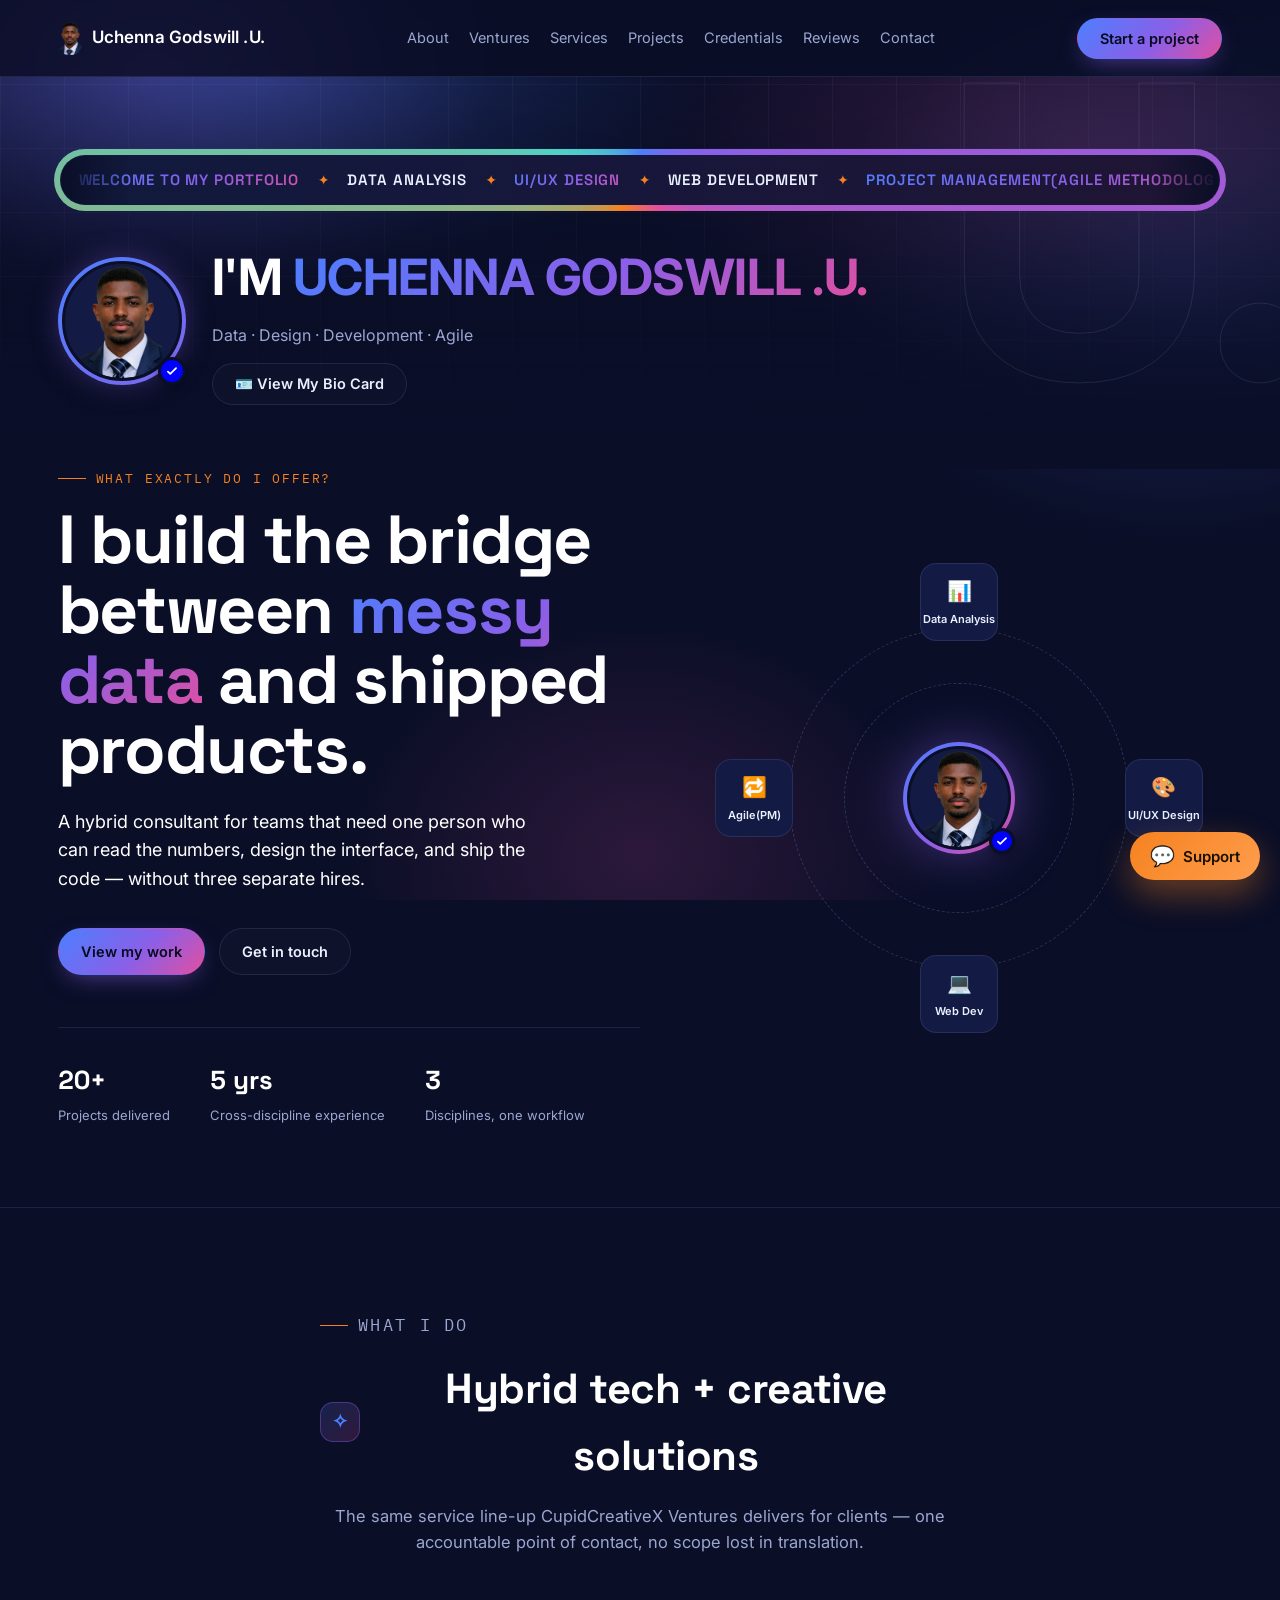
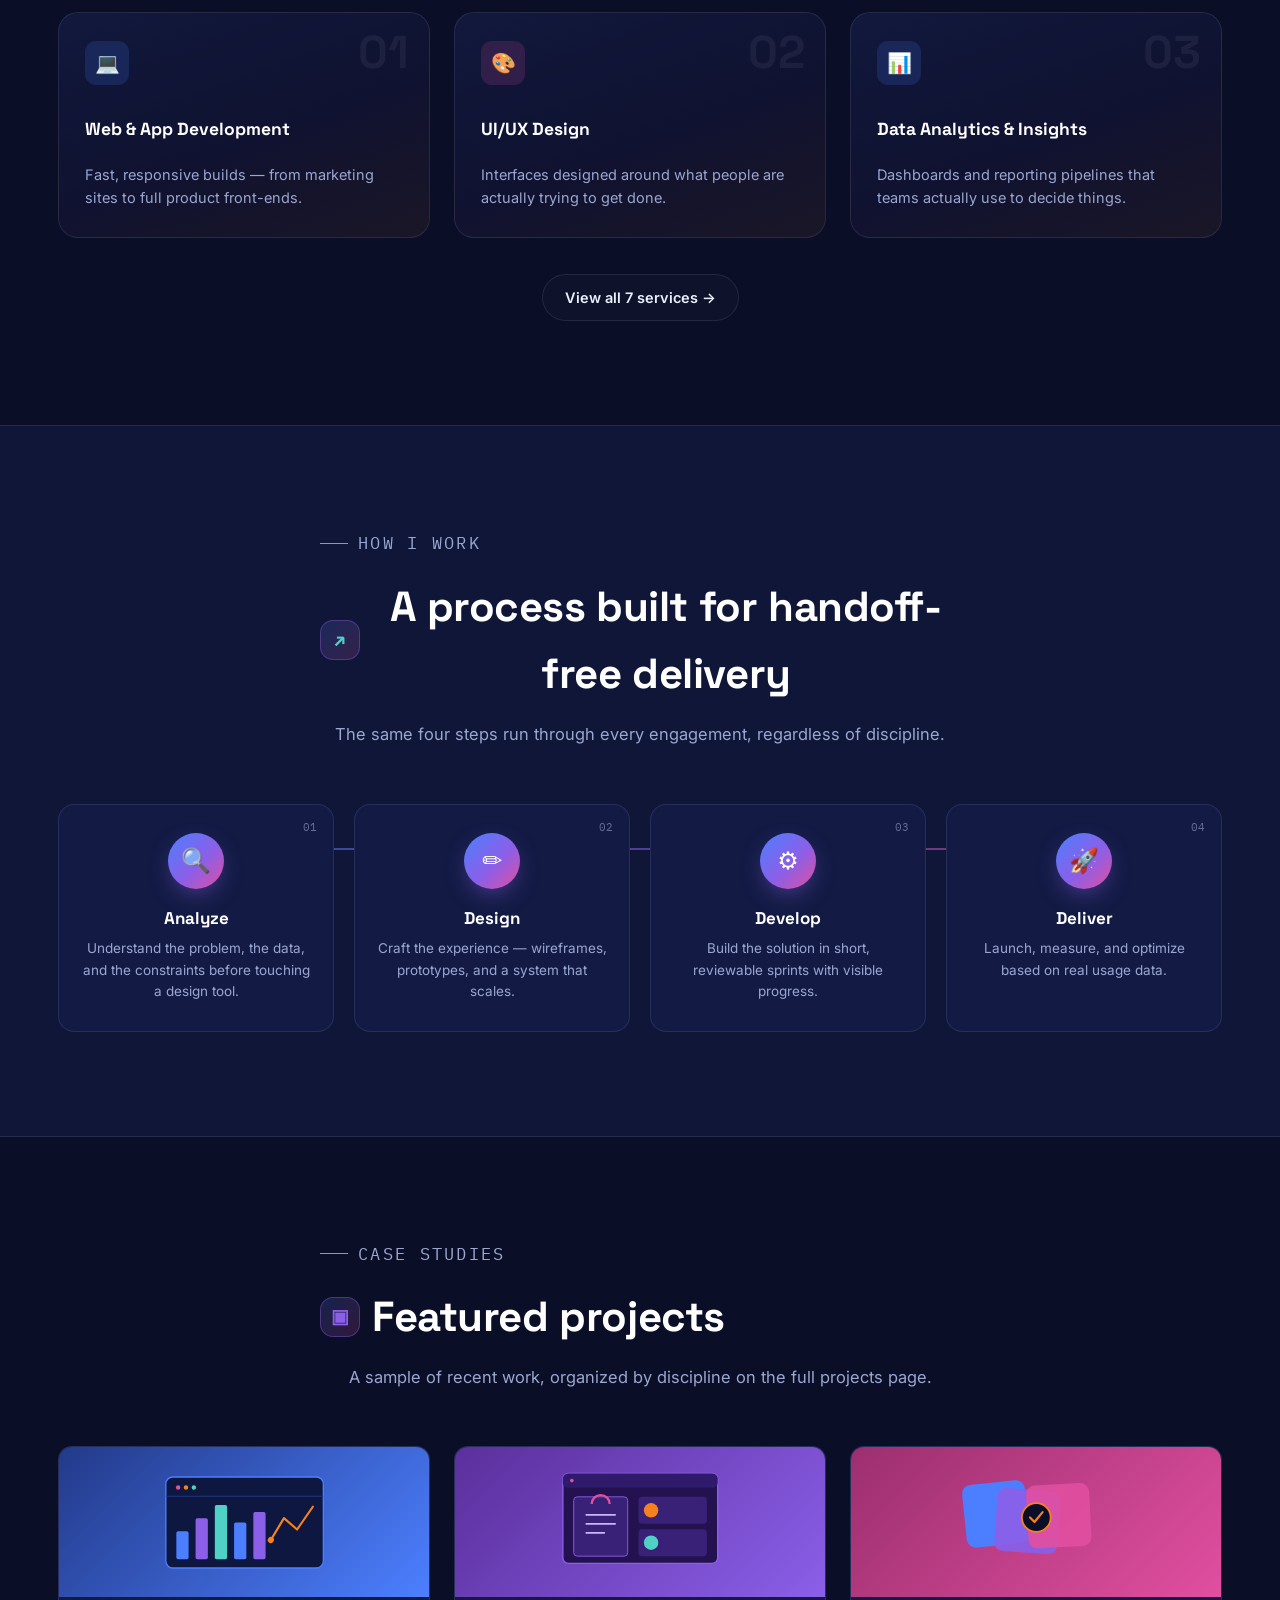
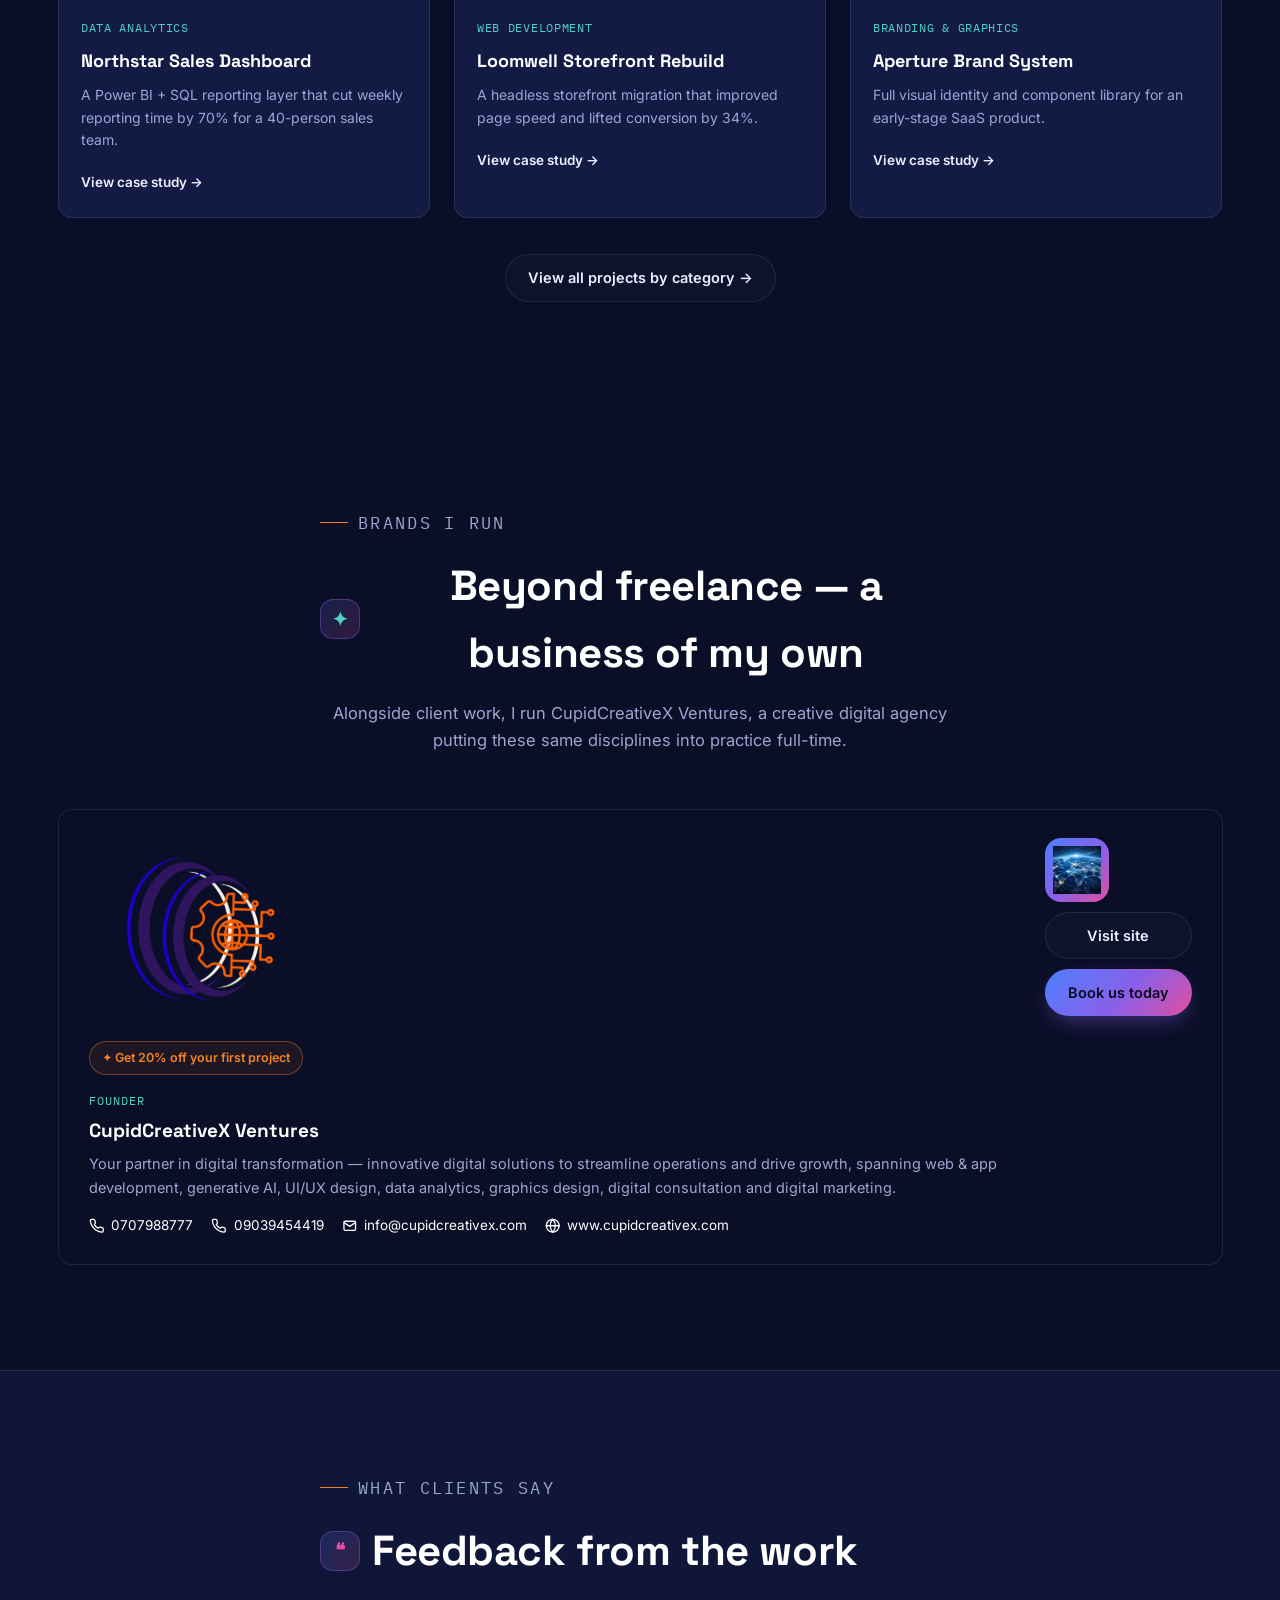
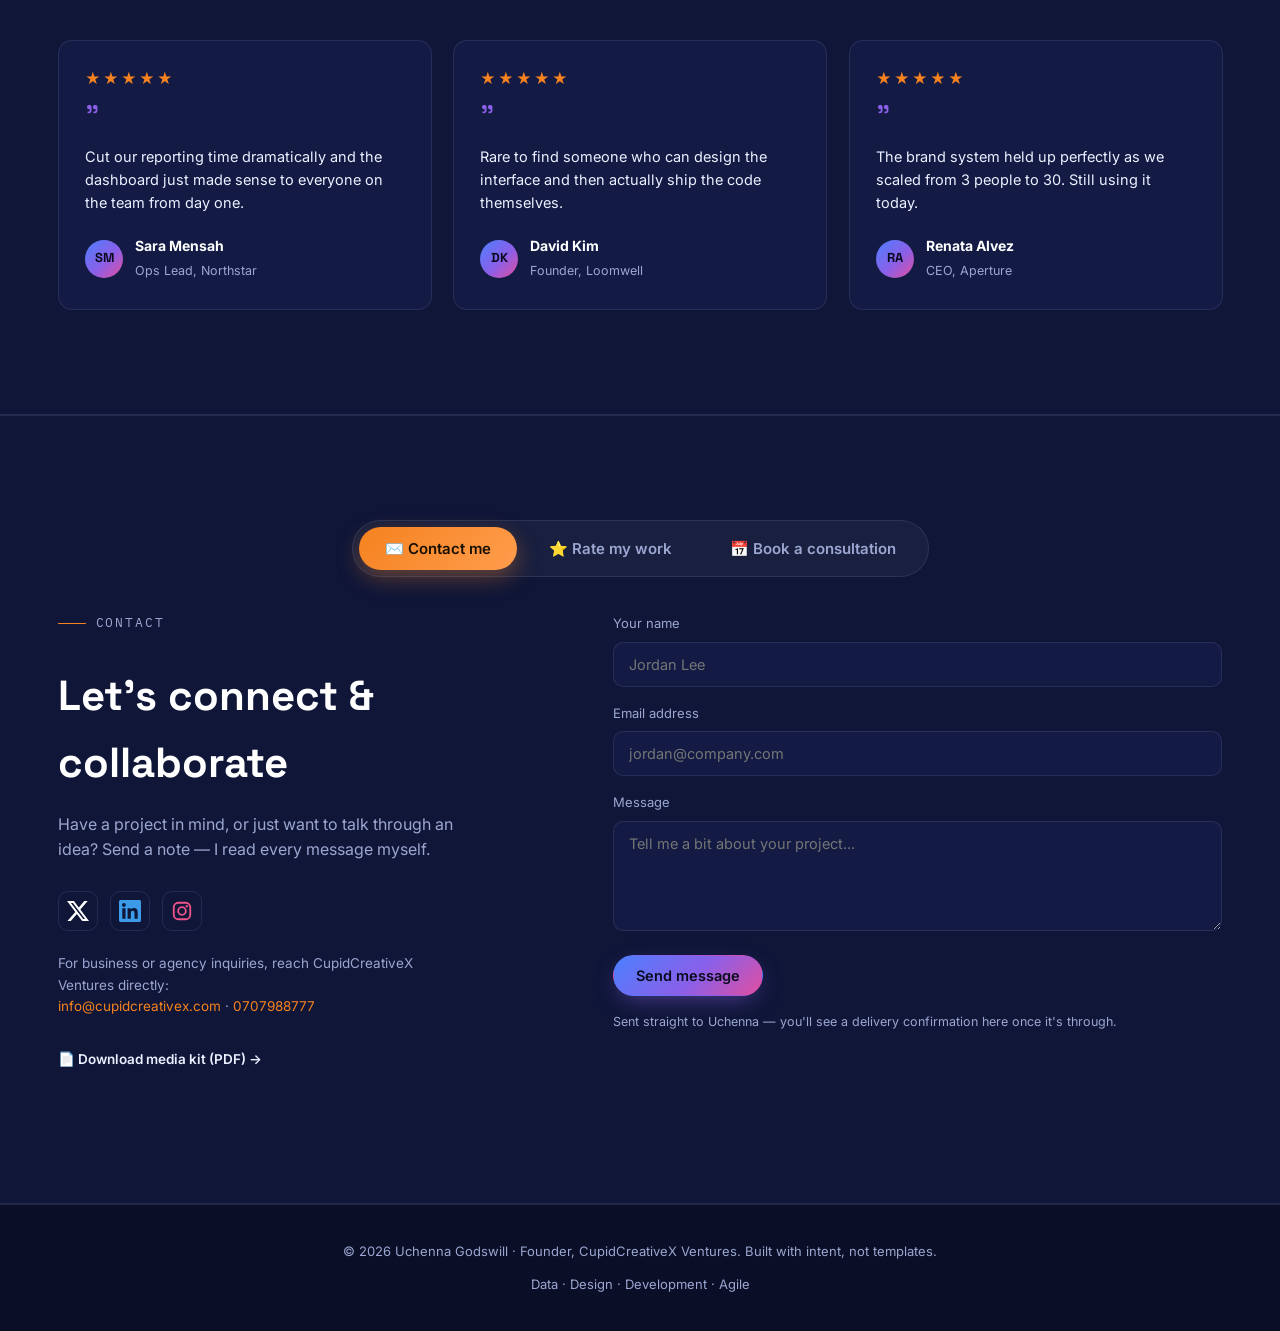
==== commit 51244cde: "Services grid: replace :has() with .services-list class, bump cache" ====
--- a/index.html
+++ b/index.html
@@ -10,7 +10,7 @@
 <link href="https://fonts.googleapis.com" rel="preconnect"/>
 <link crossorigin="" href="https://fonts.gstatic.com" rel="preconnect"/>
 <link href="https://fonts.googleapis.com/css2?family=Space+Grotesk:wght@400;500;600;700&amp;family=Inter:wght@400;500;600&amp;family=IBM+Plex+Mono:wght@400;500&amp;display=swap" rel="stylesheet"/>
-<link href="styles.css?v=1793804528" rel="stylesheet"/>
+<link href="styles.css?v=1793900002" rel="stylesheet"/>
 </head>
 <body data-pg="home">
 <div class="bg-glow"></div>
@@ -133,7 +133,7 @@
 <h2 data-edit="home.10">Hybrid tech + creative solutions</h2>
 <p data-edit="home.11">The same service line-up CupidCreativeX Ventures delivers for clients — one accountable point of contact, no scope lost in translation.</p>
 </div>
-<div class="grid-6" data-reveal-stagger="" style="grid-template-columns:repeat(3,1fr);">
+<div class="grid-6" data-reveal-stagger="">
 <div class="card">
 <div class="card-ic ic-blue">💻</div>
 <h3 data-edit="home.39">Web &amp; App Development</h3>
@@ -597,7 +597,7 @@
 <script src="fx.js?v=1793804528"></script>
 <script src="config.js?v=1793804528"></script>
 <script src="script.js?v=1793804528"></script>
-<script src="cms.js?v=1793804528"></script>
+<script src="cms.js?v=1793900002"></script>
 <script src="support.js?v=1793804528"></script>
 </body>
 </html>
--- a/styles.css
+++ b/styles.css
@@ -192,7 +192,7 @@
   }
   @keyframes marquee{ from{ transform:translateX(0); } to{ transform:translateX(-50%); } }
   @media (prefers-reduced-motion: reduce){
-    .marquee-track{ animation:bg-glow; }
+    .marquee-track{ animation:none; }
   }
 
   /* ---------- Avatar frame ---------- */
@@ -322,9 +322,7 @@
 
   /* ---------- Services grid ---------- */
   .grid-6{ display:grid; grid-template-columns:repeat(3,1fr); gap:22px; }
-  @media (min-width:861px){
-    .grid-6 .card:last-child:nth-child(3n+1){ grid-column:2; }
-  }
+  
   .card{
     background:var(--bg-card); border:1px solid var(--line); border-radius:var(--radius);
     padding:26px; transition:border-color .15s ease, transform .15s ease;
@@ -1040,7 +1038,6 @@
     .verify-badge{ width:22px; height:22px; }
     .verify-badge svg{ width:11px; height:11px; }
   }
-'
 .nav-links a.active{ color:var(--orange); }
 .pg-hero{ position:relative; overflow:hidden; padding:88px 0 60px; border-bottom:1px solid var(--line);
   background:linear-gradient(180deg,rgba(76,127,255,.07),transparent 70%); }
@@ -1106,7 +1103,7 @@
 }
 
 /* ===== services: animated catching grid ===== */
-#services .grid-6,div:has(> .service-detail){display:grid;grid-template-columns:repeat(auto-fit,minmax(280px,1fr));gap:20px;counter-reset:svc}
+#services .grid-6,.services-list{display:grid;grid-template-columns:repeat(auto-fit,minmax(280px,1fr));gap:20px;counter-reset:svc}
 #services .grid-6>.card,.service-detail{counter-increment:svc;position:relative;display:flex;flex-direction:column;align-items:flex-start;gap:12px;padding:28px 26px;border-radius:20px;border:1px solid var(--line);isolation:isolate;overflow:hidden;
   background:linear-gradient(160deg,rgba(76,127,255,.10),rgba(139,95,232,.05) 55%,rgba(245,130,31,.07))}
 #services .grid-6>.card::after,.service-detail::after{content:counter(svc,decimal-leading-zero);position:absolute;top:10px;right:20px;font:700 46px 'Space Grotesk',sans-serif;color:rgba(255,255,255,.06);transition:.4s;background:none}
@@ -1289,15 +1286,31 @@
 a[href*="wa.me"] .gi-fill{color:#25D366}.btn[href*="wa.me"]:hover .gi-fill{color:inherit}
 .sup-gi{width:30px;height:30px;display:grid;place-items:center;flex:none}.sup-gi .gi{width:24px;height:24px;margin:0}
 
-/* ===== services layout: list on mobile, 3-column grid on desktop (home + services page) ===== */
-#services .grid-6,div:has(> .service-detail){display:grid!important;grid-template-columns:1fr!important;gap:14px!important}
-@media(min-width:700px){#services .grid-6,div:has(> .service-detail){grid-template-columns:repeat(2,minmax(0,1fr))!important;gap:20px!important}}
-@media(min-width:1024px){#services .grid-6,div:has(> .service-detail){grid-template-columns:repeat(3,minmax(0,1fr))!important;gap:24px!important}}
+/* ===== services: 1 col mobile / 2 tablet / 3 desktop, equal-height cards ===== */
+#services .grid-6,.services-list{
+  display:grid!important; grid-template-columns:minmax(0,1fr)!important;
+  gap:16px!important; align-items:stretch;
+}
+#services .grid-6>.card,.service-detail{ height:100%; min-width:0; }
+
+@media(min-width:700px) and (max-width:1023px){
+  #services .grid-6,.services-list{ grid-template-columns:repeat(2,minmax(0,1fr))!important; gap:20px!important; }
+  #services .grid-6>.card:last-child:nth-child(odd),
+  .service-detail:last-child:nth-child(odd){ grid-column:1/-1; }
+}
+@media(min-width:1024px){
+  #services .grid-6,.services-list{ grid-template-columns:repeat(3,minmax(0,1fr))!important; gap:24px!important; }
+  #services .grid-6>.card:last-child:nth-child(3n+1),
+  .service-detail:last-child:nth-child(3n+1){ grid-column:1/-1; }
+}
 @media(max-width:699px){
-  #services .grid-6>.card,.service-detail{display:grid;grid-template-columns:54px minmax(0,1fr);column-gap:16px;row-gap:4px;align-items:start;padding:18px 16px}
-  #services .grid-6>.card .card-ic,.service-detail>.card-ic{grid-row:1/span 2;grid-column:1;width:54px;height:54px;font-size:24px;margin:0}
-  #services .grid-6>.card h3,#services .grid-6>.card p,.service-detail>div:last-child{grid-column:2;margin:0}
-  #services .grid-6>.card .card-img,.service-detail>.card-img{grid-column:1/-1;grid-row:auto;width:100%;height:150px;margin-bottom:8px}
-  #services .grid-6>.card .card-img~h3,#services .grid-6>.card .card-img~p,.service-detail>.card-img~div{grid-column:1/-1}
-  #services .grid-6>.card::after,.service-detail::after{font-size:30px;top:6px;right:14px}
+  #services .grid-6>.card,.service-detail{
+    display:grid; grid-template-columns:54px minmax(0,1fr);
+    column-gap:16px; row-gap:4px; align-items:start; padding:18px 16px;
+  }
+  #services .grid-6>.card .card-ic,.service-detail>.card-ic{ grid-row:1/span 2; grid-column:1; width:54px; height:54px; font-size:24px; margin:0; }
+  #services .grid-6>.card h3,#services .grid-6>.card p,.service-detail>div:last-child{ grid-column:2; margin:0; }
+  #services .grid-6>.card .card-img,.service-detail>.card-img{ grid-column:1/-1; grid-row:auto; width:100%; height:150px; margin-bottom:8px; }
+  #services .grid-6>.card .card-img~h3,#services .grid-6>.card .card-img~p,.service-detail>.card-img~div{ grid-column:1/-1; }
+  #services .grid-6>.card::after,.service-detail::after{ font-size:30px; top:6px; right:14px; }
 }
